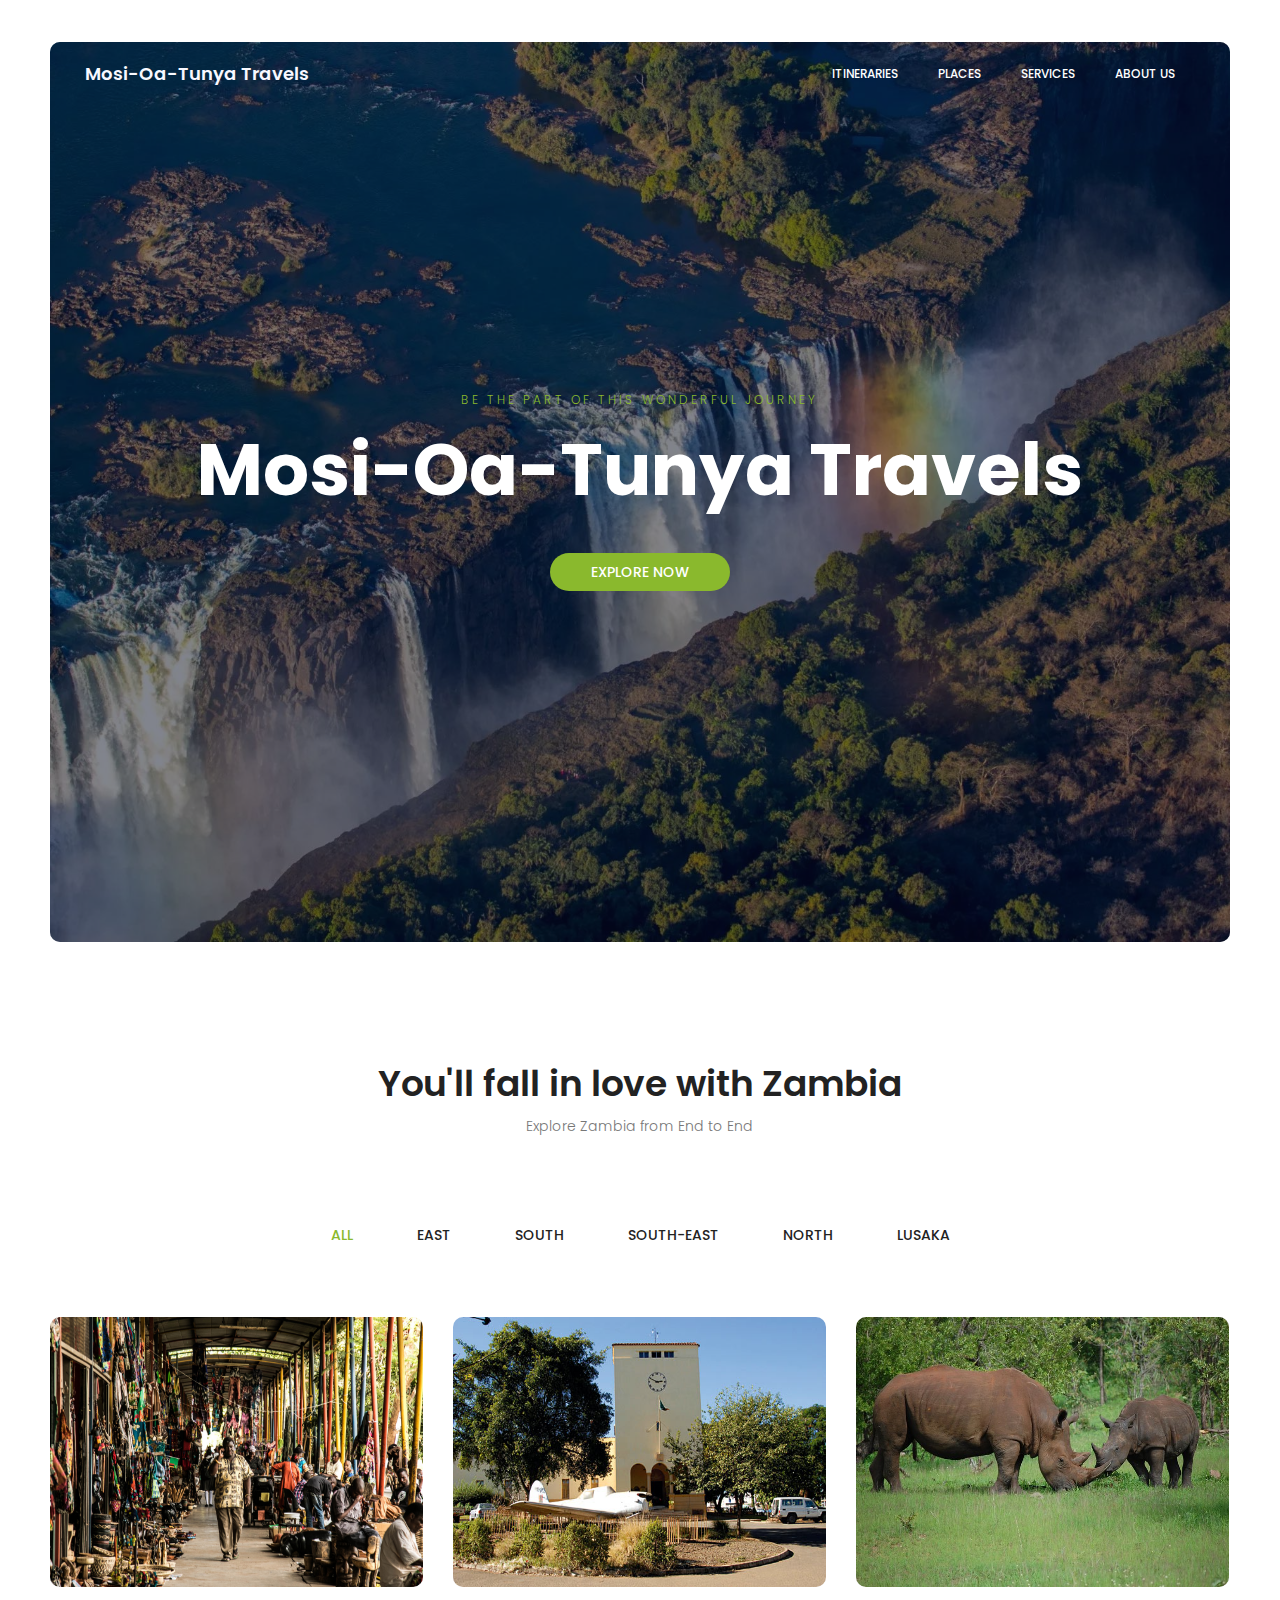
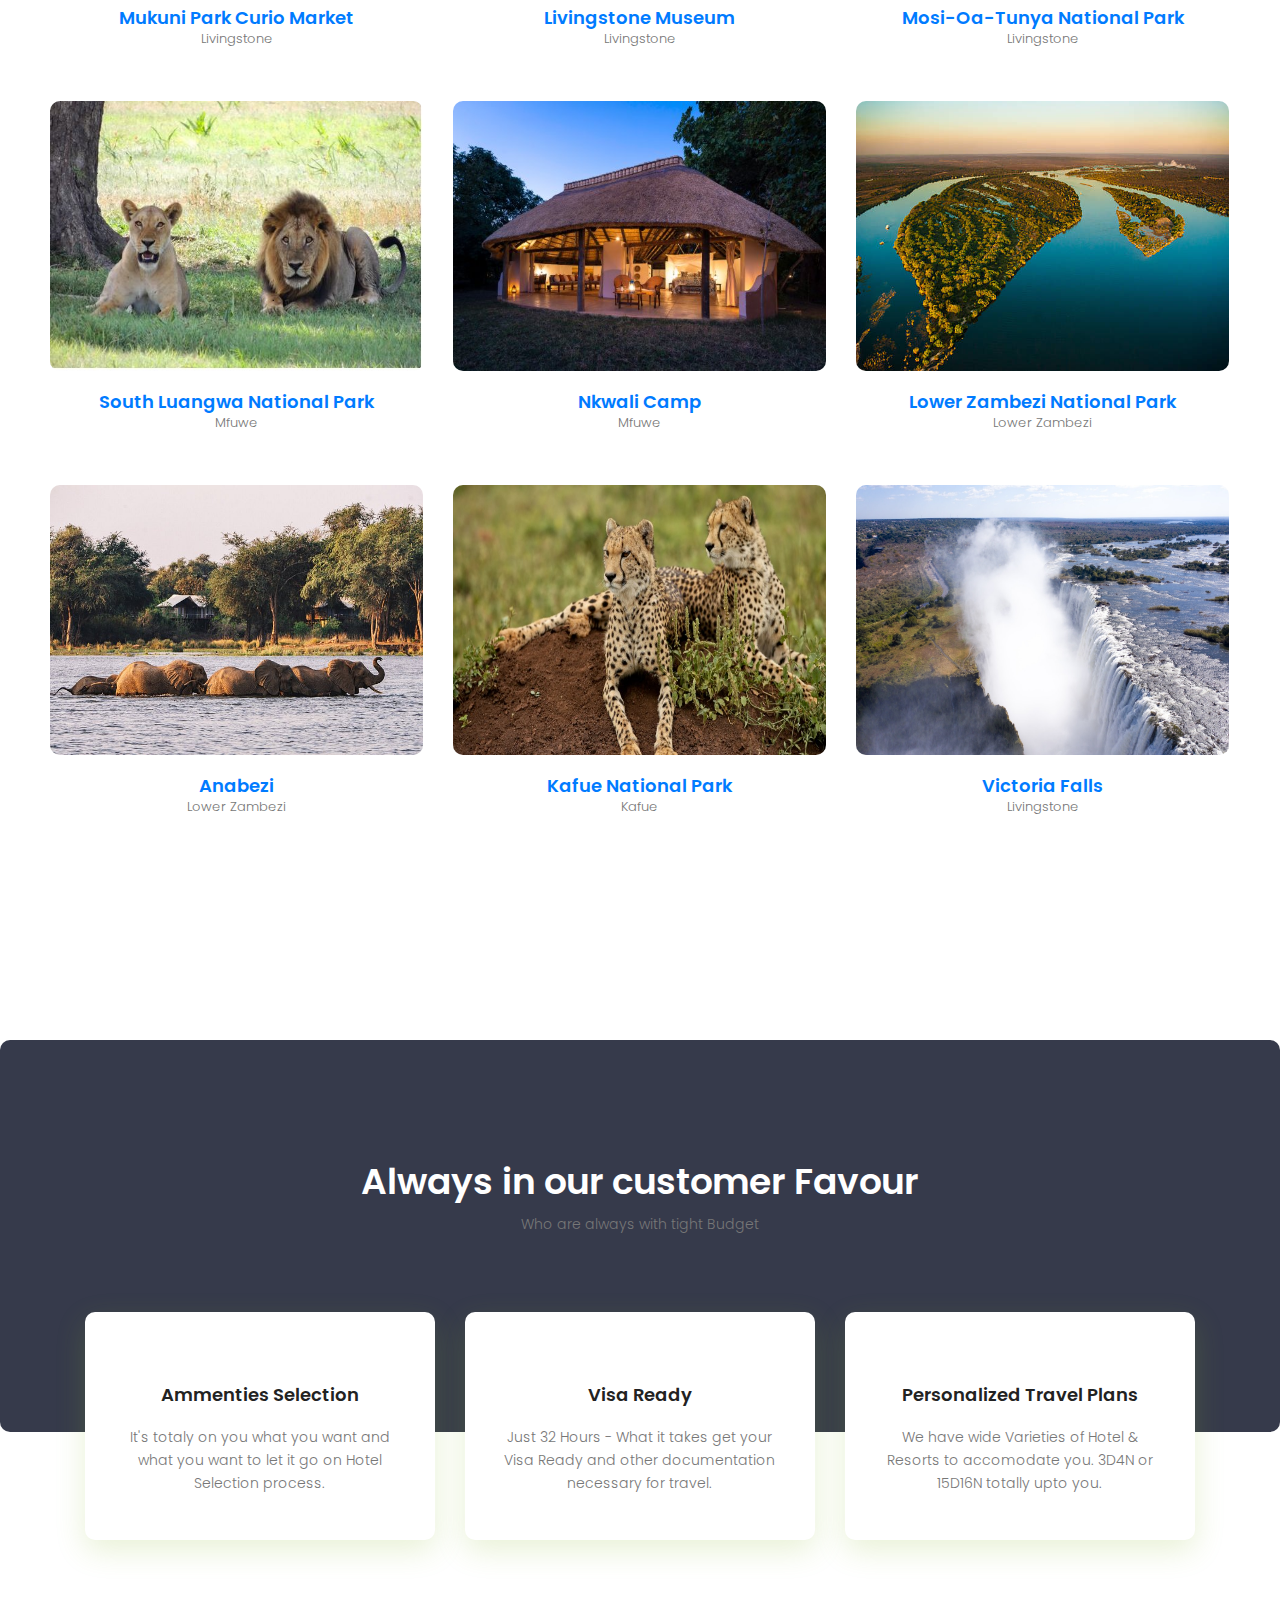
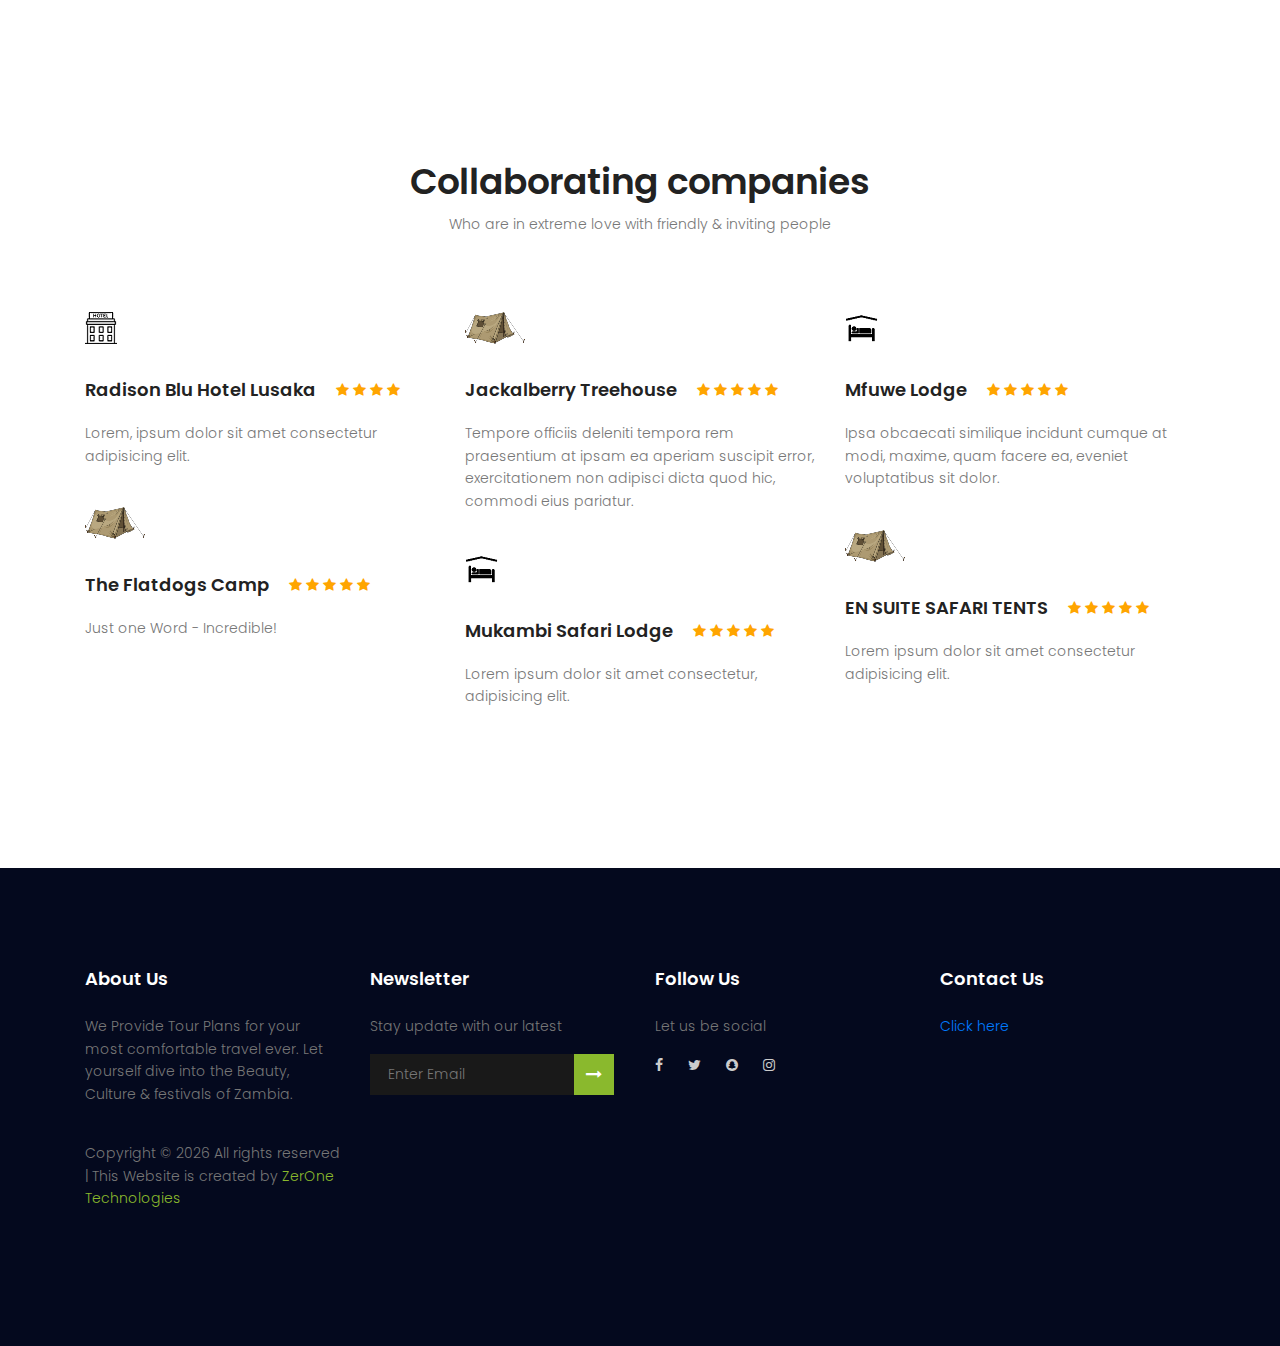
==== index.html @ 1f24ebfe "link and image delete update" ====
<!DOCTYPE html>
<html lang="zxx" class="no-js">

<head>
	<!-- Mobile Specific Meta -->
	<meta name="viewport" content="width=device-width, initial-scale=1, shrink-to-fit=no">
	<!-- Favicon-->
	<link rel="shortcut icon" href="img/fav.png">
	<!-- Author Meta -->
	<meta name="author" content="">
	<!-- Meta Description -->
	<meta name="description" content="">
	<!-- Meta Keyword -->
	<meta name="keywords" content="">
	<!-- meta character set -->
	<meta charset="UTF-8">
	<!-- Site Title -->
	<title>Mosi Travels</title>
	<link rel="icon" href="./img/vicparaglidding.jpg" type="image/jpg">
	<link href="https://fonts.googleapis.com/css?family=Poppins:100,200,400,300,500,600,700" rel="stylesheet">
	<!--CSS============================================= -->
	<link rel="stylesheet" href="css/linearicons.css">
	<link rel="stylesheet" href="css/font-awesome.min.css">
	<link rel="stylesheet" href="css/bootstrap.css">
	<link rel="stylesheet" href="css/magnific-popup.css">
	<link rel="stylesheet" href="css/nice-select.css">
	<link rel="stylesheet" href="css/animate.min.css">
	<link rel="stylesheet" href="css/owl.carousel.css">
	<link rel="stylesheet" href="css/main.css">
</head>

<body>
	<div class="protfolio-wrap">

		<!-- Start Header Area -->
		<header class="default-header">
			<nav class="navbar navbar-expand-lg  navbar-light">
				<div class="container">
					<a class="navbar-brand" href="index.html">
						<!-- <img src="img/logo.png" alt=""> -->
						<h4 style="color: ghostwhite;">Mosi-Oa-Tunya Travels</h4>
					</a>
					<button class="navbar-toggler" type="button" data-toggle="collapse"
						data-target="#navbarSupportedContent" aria-controls="navbarSupportedContent"
						aria-expanded="false" aria-label="Toggle navigation">
						<span class="text-white lnr lnr-menu"></span>
					</button>

					<div class="collapse navbar-collapse justify-content-end align-items-center"
						id="navbarSupportedContent">
						<ul class="navbar-nav">
							<li><a href="./Pages-inside/itenarary.html">Itineraries</a></li>
							<li><a href="#portfolio">Places</a></li>
							<li><a href="#service">Services</a></li>
							<li><a href="#about">About Us</a></li>
						</ul>
					</div>
				</div>
			</nav>
		</header>
		<!-- End Header Area -->
		<!-- start banner Area -->
		<section class="banner-area relative" id="home">
			<div class="overlay overlay-bg"></div>
			<div class="container">
				<div class="row fullscreen d-flex align-items-center justify-content-center">
					<div class="banner-content col-lg-10">
						<h5 class="text-uppercase">Be the part of this Wonderful Journey</h5>
						<h1>
							Mosi-Oa-Tunya Travels
						</h1>
						<a href="#portfolio" class="primary-btn text-uppercase">Explore Now</a>
					</div>
				</div>
			</div>
		</section>
		<!-- End banner Area -->

		<!-- Start portfolio-area Area -->
		<section class="portfolio-area section-gap" id="portfolio">
			<div class="container">
				<div class="row d-flex justify-content-center">
					<div class="menu-content col-lg-10">
						<div class="title text-center">
							<h1 class="mb-10">You'll fall in love with Zambia</h1>
							<p>Explore Zambia from End to End</p>
						</div>
					</div>
				</div>
			</div>
			<div class="filters">
				<ul>
					<li class="active" data-filter="*">All</li>
					<li data-filter=".east">East</li>
					<li data-filter=".south">South</li>
					<li data-filter=".southeast">South-East</li>
					<li data-filter=".north">North</li>
					<li data-filter=".lusaka">Lusaka</li>
				</ul>
			</div>

			<div class="filters-content">
				<div class="row grid">
					<div class="single-portfolio col-sm-12 col-md-6 col-lg-4 all south">
						<div class="item">
							<img src="pictures/Mukuni-park-curio-market/mukuni-park-curio-market.jpg" alt="Work 1">
							<div class="p-inner">
								<h4><a href="./Pages-inside/Mukuni-Market-Info.html">Mukuni Park Curio Market</a></h4>
								<div class="cat">Livingstone</div>
							</div>
						</div>
					</div>
					<div class="single-portfolio col-sm-12 col-md-6 col-lg-4 all south">
						<div class="item">
							<img src="img/museum.jpg" alt="Work 1">
							<div class="p-inner">
								<h4><a href="./Pages-inside/Livingstone-Museum.html">Livingstone Museum</a></h4>
								<div class="cat">Livingstone</div>
							</div>
						</div>
					</div>
					<div class="single-portfolio col-sm-12 col-md-6 col-lg-4 all south">
						<div class="item">
							<img src="img/mosipark.jpg" alt="Work 1">
							<div class="p-inner">
								<h4><a href="./Pages-inside/Mosi-Oa-Tunya-National-Park.html">Mosi-Oa-Tunya National
										Park</a></h4>
								<div class="cat">Livingstone</div>
							</div>
						</div>
					</div>
					<div class="single-portfolio col-sm-12 col-md-6 col-lg-4 all south">
						<div class="item">
							<img src="img/lions.jpg" alt="Work 1">
							<div class="p-inner">
								<h4><a href="./Pages-inside/South-Luangwa-National-Park.html">South Luangwa National
										Park</a></h4>
								<div class="cat">Mfuwe</div>
							</div>
						</div>
					</div>

					<div class="single-portfolio col-sm-12 col-md-6 col-lg-4 all east">
						<div class="item">
							<img src="img/nkwalicamp.jpg" alt="Work 1">
							<div class="p-inner">
								<h4><a href="./Pages-inside/Nkwali-Camp.html">Nkwali Camp</a></h4>
								<div class="cat">Mfuwe</div>
							</div>
						</div>
					</div>
					<div class="single-portfolio col-sm-12 col-md-6 col-lg-4 all southeast">
						<div class="item">
							<img src="img/lzambezi.jpg" alt="Work 1">
							<div class="p-inner">
								<h4><a href="./Pages-inside/Lower-Zambezi-National-Park.html">Lower Zambezi National
										Park</a></h4>
								<div class="cat">Lower Zambezi</div>
							</div>
						</div>
					</div>
					<div class="single-portfolio col-sm-12 col-md-6 col-lg-4 all southeast">
						<div class="item">
							<img src="img/anabezi.jpg" alt="Work 1">
							<div class="p-inner">
								<h4><a href="./Pages-inside/Anabezi.html">Anabezi</a></h4>
								<div class="cat">Lower Zambezi</div>
							</div>
						</div>
					</div>
					<div class="single-portfolio col-sm-12 col-md-6 col-lg-4 all lusaka">
						<div class="item">
							<img src="img/kafue.jpg" alt="Work 1">
							<div class="p-inner">
								<h4><a href="./Pages-inside/Kafue-National-Park.html">Kafue National Park</a></h4>
								<div class="cat">Kafue</div>
							</div>
						</div>
					</div>
					<div class="single-portfolio col-sm-12 col-md-6 col-lg-4 all south">
						<div class="item">
							<img src="img/thunderfalls.jpg" alt="Work 1">
							<div class="p-inner">
								<h4><a href="./Pages-inside/Vicfalls-Info.html">Victoria Falls</a></h4>
								<div class="cat">Livingstone</div>
							</div>
						</div>
					</div>

				</div>
			</div>
		</section>
	</div>

	<!-- End portfolio-area Area -->


	<!-- Start service Area -->
	<section class="service-area section-gap relative" id="service">
		<div class="overlay overlay-bg"></div>
		<div class="container">
			<div class="row d-flex justify-content-center">
				<div class="menu-content pb-60 col-lg-10">
					<div class="title text-center">
						<h1 class="mb-10 text-white">Always in our customer Favour</h1>
						<p>Who are always with tight Budget</p>
					</div>
				</div>
			</div>
		</div>
	</section>
	<!-- End service Area -->

	<!-- Start services Area -->
	<section class="services-area pb-100">
		<div class="container">
			<div class="row">
				<div class="col-lg-4">
					<div class="single-service">
						<img class="img-fluid" src="img/s1.png" alt="">
						<h4>Ammenties Selection</h4>
						<p>
							It's totaly on you what you want and what you want to let it go on Hotel Selection process.
						</p>
					</div>
				</div>
				<div class="col-lg-4">
					<div class="single-service">
						<img class="img-fluid" src="img/s2.png" alt="">
						<h4>Visa Ready</h4>
						<p>
							Just 32 Hours - What it takes get your Visa Ready and other documentation necessary for
							travel.
						</p>
					</div>
				</div>
				<div class="col-lg-4">
					<div class="single-service">
						<img class="img-fluid" src="img/s3.png" alt="">
						<h4>Personalized Travel Plans</h4>
						<p>
							We have wide Varieties of Hotel &amp; Resorts to accomodate you. 3D4N or 15D16N totally upto
							you.
						</p>
					</div>
				</div>
			</div>
		</div>
	</section>
	<!-- End services Area -->

	<!-- Start review Area -->
	<section class="review-area section-gap" id="testimonial">
		<div class="container">
			<div class="row d-flex justify-content-center">
				<div class="menu-content pb-60 col-lg-10">
					<div class="title text-center">
						<h1 class="mb-10">Collaborating companies</h1>
						<p>Who are in extreme love with friendly &amp; inviting people</p>
					</div>
				</div>
			</div>
			<div class="row">
				<div class="col-lg-4">
					<div class="single-review">
						<img src="img/hotel.png" alt="">
						<div class="title d-flex flex-row">
							<a href="#">
								<h4>Radison Blu Hotel Lusaka</h4>
							</a>
							<div class="star">
								<span class="fa fa-star checked"></span>
								<span class="fa fa-star checked"></span>
								<span class="fa fa-star checked"></span>
								<span class="fa fa-star checked"></span>
							</div>
						</div>
						<p>
							Lorem, ipsum dolor sit amet consectetur adipisicing elit.
						</p>
					</div>
					<div class="single-review">
						<img src="img/camp.png" alt="">
						<div class="title d-flex flex-row">
							<a href="#">
								<h4>The Flatdogs Camp</h4>
							</a>
							<div class="star">
								<span class="fa fa-star checked"></span>
								<span class="fa fa-star checked"></span>
								<span class="fa fa-star checked"></span>
								<span class="fa fa-star checked"></span>
								<span class="fa fa-star checked"></span>
							</div>
						</div>
						<p>
							Just one Word - Incredible!
						</p>
					</div>
				</div>
				<div class="col-lg-4">
					<div class="single-review">
						<img src="img/camp.png" alt="">
						<div class="title d-flex flex-row">
							<a href="#">
								<h4>Jackalberry Treehouse</h4>
							</a>
							<div class="star">
								<span class="fa fa-star checked"></span>
								<span class="fa fa-star checked"></span>
								<span class="fa fa-star checked"></span>
								<span class="fa fa-star checked"></span>
								<span class="fa fa-star checked"></span>
							</div>
						</div>
						<p>
							Tempore officiis deleniti tempora rem praesentium at ipsam ea aperiam suscipit error, exercitationem non adipisci dicta quod hic, commodi eius pariatur.
						</p>
					</div>
					<div class="single-review">
						<img src="img/lodge.png" alt="">
						<div class="title d-flex flex-row">
							<a href="#">
								<h4>Mukambi Safari Lodge</h4>
							</a>
							<div class="star">
								<span class="fa fa-star checked"></span>
								<span class="fa fa-star checked"></span>
								<span class="fa fa-star checked"></span>
								<span class="fa fa-star checked"></span>
								<span class="fa fa-star checked"></span>
							</div>
						</div>
						<p>
							Lorem ipsum dolor sit amet consectetur, adipisicing elit.
						</p>
					</div>
				</div>
				<div class="col-lg-4">
					<div class="single-review">
						<img src="img/lodge.png" alt="">
						<div class="title d-flex flex-row">
							<a href="#">
								<h4>Mfuwe Lodge</h4>
							</a>
							<div class="star">
								<span class="fa fa-star checked"></span>
								<span class="fa fa-star checked"></span>
								<span class="fa fa-star checked"></span>
								<span class="fa fa-star checked"></span>
								<span class="fa fa-star checked"></span>
							</div>
						</div>
						<p>
							Ipsa obcaecati similique incidunt cumque at modi, maxime, quam facere ea, eveniet voluptatibus sit dolor.
						</p>
					</div>
					<div class="single-review">
						<img src="img/camp.png" alt="">
						<div class="title d-flex flex-row">
							<a href="#">
								<h4>EN SUITE SAFARI TENTS</h4>
							</a>
							<div class="star">
								<span class="fa fa-star checked"></span>
								<span class="fa fa-star checked"></span>
								<span class="fa fa-star checked"></span>
								<span class="fa fa-star checked"></span>
								<span class="fa fa-star checked"></span>
							</div>
						</div>
						<p>
							Lorem ipsum dolor sit amet consectetur adipisicing elit. 
						</p>
					</div>
				</div>
			</div>
		</div>
	</section>
	<!-- End review Area -->


	<!-- start footer Area -->
	<footer class="footer-area section-gap">
		<div class="container">
			<div class="row">
				<div class="col-lg-3 col-md-3 col-sm-6">
					<div class="single-footer-widget">
						<h6 id="about">About Us</h6>
						<p>
							We Provide Tour Plans for your most comfortable travel ever. Let yourself dive into the
							Beauty, Culture &amp; festivals of Zambia.
						</p>
						<p class="footer-text">
							Copyright &copy;
							<script>document.write(new Date().getFullYear());</script> All rights reserved | This
							Website is created by <a href="https://zeronetechlimited.com/index.html" target="_blank">ZerOne Technologies</a>
						</p>
					</div>
				</div>
				<div class="col-lg-3 col-md-3 col-sm-6">
					<div class="single-footer-widget">
						<h6>Newsletter</h6>
						<p>Stay update with our latest</p>
						<div class="" id="mc_embed_signup">
							<form target="_blank" action="" method="get" class="form-inline">
								<input class="form-control" name="EMAIL" placeholder="Enter Email"
									onfocus="this.placeholder = ''" onblur="this.placeholder = 'Enter Your Email Here '"
									required="" type="email">
								<button class="click-btn btn btn-default"><i class="fa fa-long-arrow-right"
										aria-hidden="true"></i></button>

								<div class="info"></div>
							</form>
						</div>
					</div>
				</div>
				<div class="col-lg-3 col-md-3 col-sm-6 social-widget">
					<div class="single-footer-widget">
						<h6>Follow Us</h6>
						<p>Let us be social</p>
						<div class="footer-social d-flex align-items-center">
							<a href="#"><i class="fa fa-facebook"></i></a>
							<a href="#"><i class="fa fa-twitter"></i></a>
							<a href="#"><i class="fa fa-snapchat"></i></a>
							<a href="#"><i class="fa fa-instagram"></i></a>
						</div>
					</div>
				</div>
				<div class="col-lg-3 col-md-3 col-sm-6 social-widget">
					<div class="single-footer-widget">
						<h6>Contact Us</h6>
						<a href="" data-toggle="modal" data-target="#exampleModalCenter"> Click here</a>
					</div>
				</div>
			</div>
		</div>
	</footer>

	<!-- Modal -->
	<div class="modal fade" id="exampleModalCenter" tabindex="-1" role="dialog"
		aria-labelledby="exampleModalCenterTitle" aria-hidden="true" style="border-radius: 0px;">
		<div class="modal-dialog modal-dialog-centered" role="document">
			<div class="modal-content">
				<div class="modal-header">
					<h5 class="modal-title" id="exampleModalLongTitle">Contact Us</h5>
					<button type="button" class="close" data-dismiss="modal" style="color: ghostwhite;" aria-label="Close">
						<span aria-hidden="true">&times;</span>
					</button>
				</div>
				<div class="modal-body">
					<form>
						<div class="mb-2">
							<label for="customer-name" class="col-form-label">Name:</label>
							<input type="text" class="form-control" id="recipient-name" required>
						</div>
						<div class="mb-2">
							<label for="customer-number" class="col-form-label">Phone:</label>
							<input type="number" class="form-control" id="recipient-number" required>
						</div>
						<div class="mb-2">
							<label for="customer-email" class="col-form-label">Email:</label>
							<input type="email" class="form-control" id="email" required>
						</div>
						<div class="mb-2">
							<label for="travel-date" class="col-form-label">Travel Date: </label>
							<input type="date" class="form-control" id="date" required>
						</div>
						<div class="mb-2">
							<label for="message-text" class="col-form-label">Message:</label>
							<textarea class="form-control" id="message-text"></textarea>
						</div>
					</form>
				</div>
				<div class="modal-footer">
					<button type="button" class="tbutton" data-dismiss="modal">Close</button>
					<button type="button" class="tbutton">Save changes</button>
				</div>
			</div>
		</div>
	</div>
	<!-- modals -->
	<!-- End footer Area -->

	<script src="js/vendor/jquery-2.2.4.min.js"></script>
	<script src="https://cdnjs.cloudflare.com/ajax/libs/popper.js/1.12.9/umd/popper.min.js"
		integrity="sha384-ApNbgh9B+Y1QKtv3Rn7W3mgPxhU9K/ScQsAP7hUibX39j7fakFPskvXusvfa0b4Q"
		crossorigin="anonymous"></script>
	<script src="js/vendor/bootstrap.min.js"></script>
	<script src="js/easing.min.js"></script>
	<script src="js/jquery.ajaxchimp.min.js"></script>
	<script src="js/jquery.magnific-popup.min.js"></script>
	<script src="js/owl.carousel.min.js"></script>
	<script src="js/jquery.sticky.js"></script>
	<script src="js/jquery.nice-select.min.js"></script>
	<script src="js/parallax.min.js"></script>
	<script src="js/mail-script.js"></script>
	<script src="js/isotope.pkgd.min.js"></script>
	<script src="js/main.js"></script>
</body>

</html>
---- css/linearicons.css ----
@font-face {
	font-family: 'Linearicons-Free';
	src:url('../fonts/Linearicons-Free.eot?w118d');
	src:url('../fonts/Linearicons-Free.eot?#iefixw118d') format('embedded-opentype'),
		url('../fonts/Linearicons-Free.woff2?w118d') format('woff2'),
		url('../fonts/Linearicons-Free.woff?w118d') format('woff'),
		url('../fonts/Linearicons-Free.ttf?w118d') format('truetype'),
		url('../fonts/Linearicons-Free.svg?w118d#Linearicons-Free') format('svg');
	font-weight: normal;
	font-style: normal;
}

.lnr {
	font-family: 'Linearicons-Free';
	speak: none;
	font-style: normal;
	font-weight: normal;
	font-variant: normal;
	text-transform: none;
	line-height: 1;

	/* Better Font Rendering =========== */
	-webkit-font-smoothing: antialiased;
	-moz-osx-font-smoothing: grayscale;
}

.lnr-home:before {
	content: "\e800";
}
.lnr-apartment:before {
	content: "\e801";
}
.lnr-pencil:before {
	content: "\e802";
}
.lnr-magic-wand:before {
	content: "\e803";
}
.lnr-drop:before {
	content: "\e804";
}
.lnr-lighter:before {
	content: "\e805";
}
.lnr-poop:before {
	content: "\e806";
}
.lnr-sun:before {
	content: "\e807";
}
.lnr-moon:before {
	content: "\e808";
}
.lnr-cloud:before {
	content: "\e809";
}
.lnr-cloud-upload:before {
	content: "\e80a";
}
.lnr-cloud-download:before {
	content: "\e80b";
}
.lnr-cloud-sync:before {
	content: "\e80c";
}
.lnr-cloud-check:before {
	content: "\e80d";
}
.lnr-database:before {
	content: "\e80e";
}
.lnr-lock:before {
	content: "\e80f";
}
.lnr-cog:before {
	content: "\e810";
}
.lnr-trash:before {
	content: "\e811";
}
.lnr-dice:before {
	content: "\e812";
}
.lnr-heart:before {
	content: "\e813";
}
.lnr-star:before {
	content: "\e814";
}
.lnr-star-half:before {
	content: "\e815";
}
.lnr-star-empty:before {
	content: "\e816";
}
.lnr-flag:before {
	content: "\e817";
}
.lnr-envelope:before {
	content: "\e818";
}
.lnr-paperclip:before {
	content: "\e819";
}
.lnr-inbox:before {
	content: "\e81a";
}
.lnr-eye:before {
	content: "\e81b";
}
.lnr-printer:before {
	content: "\e81c";
}
.lnr-file-empty:before {
	content: "\e81d";
}
.lnr-file-add:before {
	content: "\e81e";
}
.lnr-enter:before {
	content: "\e81f";
}
.lnr-exit:before {
	content: "\e820";
}
.lnr-graduation-hat:before {
	content: "\e821";
}
.lnr-license:before {
	content: "\e822";
}
.lnr-music-note:before {
	content: "\e823";
}
.lnr-film-play:before {
	content: "\e824";
}
.lnr-camera-video:before {
	content: "\e825";
}
.lnr-camera:before {
	content: "\e826";
}
.lnr-picture:before {
	content: "\e827";
}
.lnr-book:before {
	content: "\e828";
}
.lnr-bookmark:before {
	content: "\e829";
}
.lnr-user:before {
	content: "\e82a";
}
.lnr-users:before {
	content: "\e82b";
}
.lnr-shirt:before {
	content: "\e82c";
}
.lnr-store:before {
	content: "\e82d";
}
.lnr-cart:before {
	content: "\e82e";
}
.lnr-tag:before {
	content: "\e82f";
}
.lnr-phone-handset:before {
	content: "\e830";
}
.lnr-phone:before {
	content: "\e831";
}
.lnr-pushpin:before {
	content: "\e832";
}
.lnr-map-marker:before {
	content: "\e833";
}
.lnr-map:before {
	content: "\e834";
}
.lnr-location:before {
	content: "\e835";
}
.lnr-calendar-full:before {
	content: "\e836";
}
.lnr-keyboard:before {
	content: "\e837";
}
.lnr-spell-check:before {
	content: "\e838";
}
.lnr-screen:before {
	content: "\e839";
}
.lnr-smartphone:before {
	content: "\e83a";
}
.lnr-tablet:before {
	content: "\e83b";
}
.lnr-laptop:before {
	content: "\e83c";
}
.lnr-laptop-phone:before {
	content: "\e83d";
}
.lnr-power-switch:before {
	content: "\e83e";
}
.lnr-bubble:before {
	content: "\e83f";
}
.lnr-heart-pulse:before {
	content: "\e840";
}
.lnr-construction:before {
	content: "\e841";
}
.lnr-pie-chart:before {
	content: "\e842";
}
.lnr-chart-bars:before {
	content: "\e843";
}
.lnr-gift:before {
	content: "\e844";
}
.lnr-diamond:before {
	content: "\e845";
}
.lnr-linearicons:before {
	content: "\e846";
}
.lnr-dinner:before {
	content: "\e847";
}
.lnr-coffee-cup:before {
	content: "\e848";
}
.lnr-leaf:before {
	content: "\e849";
}
.lnr-paw:before {
	content: "\e84a";
}
.lnr-rocket:before {
	content: "\e84b";
}
.lnr-briefcase:before {
	content: "\e84c";
}
.lnr-bus:before {
	content: "\e84d";
}
.lnr-car:before {
	content: "\e84e";
}
.lnr-train:before {
	content: "\e84f";
}
.lnr-bicycle:before {
	content: "\e850";
}
.lnr-wheelchair:before {
	content: "\e851";
}
.lnr-select:before {
	content: "\e852";
}
.lnr-earth:before {
	content: "\e853";
}
.lnr-smile:before {
	content: "\e854";
}
.lnr-sad:before {
	content: "\e855";
}
.lnr-neutral:before {
	content: "\e856";
}
.lnr-mustache:before {
	content: "\e857";
}
.lnr-alarm:before {
	content: "\e858";
}
.lnr-bullhorn:before {
	content: "\e859";
}
.lnr-volume-high:before {
	content: "\e85a";
}
.lnr-volume-medium:before {
	content: "\e85b";
}
.lnr-volume-low:before {
	content: "\e85c";
}
.lnr-volume:before {
	content: "\e85d";
}
.lnr-mic:before {
	content: "\e85e";
}
.lnr-hourglass:before {
	content: "\e85f";
}
.lnr-undo:before {
	content: "\e860";
}
.lnr-redo:before {
	content: "\e861";
}
.lnr-sync:before {
	content: "\e862";
}
.lnr-history:before {
	content: "\e863";
}
.lnr-clock:before {
	content: "\e864";
}
.lnr-download:before {
	content: "\e865";
}
.lnr-upload:before {
	content: "\e866";
}
.lnr-enter-down:before {
	content: "\e867";
}
.lnr-exit-up:before {
	content: "\e868";
}
.lnr-bug:before {
	content: "\e869";
}
.lnr-code:before {
	content: "\e86a";
}
.lnr-link:before {
	content: "\e86b";
}
.lnr-unlink:before {
	content: "\e86c";
}
.lnr-thumbs-up:before {
	content: "\e86d";
}
.lnr-thumbs-down:before {
	content: "\e86e";
}
.lnr-magnifier:before {
	content: "\e86f";
}
.lnr-cross:before {
	content: "\e870";
}
.lnr-menu:before {
	content: "\e871";
}
.lnr-list:before {
	content: "\e872";
}
.lnr-chevron-up:before {
	content: "\e873";
}
.lnr-chevron-down:before {
	content: "\e874";
}
.lnr-chevron-left:before {
	content: "\e875";
}
.lnr-chevron-right:before {
	content: "\e876";
}
.lnr-arrow-up:before {
	content: "\e877";
}
.lnr-arrow-down:before {
	content: "\e878";
}
.lnr-arrow-left:before {
	content: "\e879";
}
.lnr-arrow-right:before {
	content: "\e87a";
}
.lnr-move:before {
	content: "\e87b";
}
.lnr-warning:before {
	content: "\e87c";
}
.lnr-question-circle:before {
	content: "\e87d";
}
.lnr-menu-circle:before {
	content: "\e87e";
}
.lnr-checkmark-circle:before {
	content: "\e87f";
}
.lnr-cross-circle:before {
	content: "\e880";
}
.lnr-plus-circle:before {
	content: "\e881";
}
.lnr-circle-minus:before {
	content: "\e882";
}
.lnr-arrow-up-circle:before {
	content: "\e883";
}
.lnr-arrow-down-circle:before {
	content: "\e884";
}
.lnr-arrow-left-circle:before {
	content: "\e885";
}
.lnr-arrow-right-circle:before {
	content: "\e886";
}
.lnr-chevron-up-circle:before {
	content: "\e887";
}
.lnr-chevron-down-circle:before {
	content: "\e888";
}
.lnr-chevron-left-circle:before {
	content: "\e889";
}
.lnr-chevron-right-circle:before {
	content: "\e88a";
}
.lnr-crop:before {
	content: "\e88b";
}
.lnr-frame-expand:before {
	content: "\e88c";
}
.lnr-frame-contract:before {
	content: "\e88d";
}
.lnr-layers:before {
	content: "\e88e";
}
.lnr-funnel:before {
	content: "\e88f";
}
.lnr-text-format:before {
	content: "\e890";
}
.lnr-text-format-remove:before {
	content: "\e891";
}
.lnr-text-size:before {
	content: "\e892";
}
.lnr-bold:before {
	content: "\e893";
}
.lnr-italic:before {
	content: "\e894";
}
.lnr-underline:before {
	content: "\e895";
}
.lnr-strikethrough:before {
	content: "\e896";
}
.lnr-highlight:before {
	content: "\e897";
}
.lnr-text-align-left:before {
	content: "\e898";
}
.lnr-text-align-center:before {
	content: "\e899";
}
.lnr-text-align-right:before {
	content: "\e89a";
}
.lnr-text-align-justify:before {
	content: "\e89b";
}
.lnr-line-spacing:before {
	content: "\e89c";
}
.lnr-indent-increase:before {
	content: "\e89d";
}
.lnr-indent-decrease:before {
	content: "\e89e";
}
.lnr-pilcrow:before {
	content: "\e89f";
}
.lnr-direction-ltr:before {
	content: "\e8a0";
}
.lnr-direction-rtl:before {
	content: "\e8a1";
}
.lnr-page-break:before {
	content: "\e8a2";
}
.lnr-sort-alpha-asc:before {
	content: "\e8a3";
}
.lnr-sort-amount-asc:before {
	content: "\e8a4";
}
.lnr-hand:before {
	content: "\e8a5";
}
.lnr-pointer-up:before {
	content: "\e8a6";
}
.lnr-pointer-right:before {
	content: "\e8a7";
}
.lnr-pointer-down:before {
	content: "\e8a8";
}
.lnr-pointer-left:before {
	content: "\e8a9";
}
---- css/nice-select.css ----
.nice-select {
  -webkit-tap-highlight-color: transparent;
  background-color: #fff;
  border-radius: 5px;
  border: solid 1px #e8e8e8;
  box-sizing: border-box;
  clear: both;
  cursor: pointer;
  display: block;
  float: left;
  font-family: inherit;
  font-size: 14px;
  font-weight: normal;
  height: 42px;
  line-height: 40px;
  outline: none;
  padding-left: 18px;
  padding-right: 30px;
  position: relative;
  text-align: left !important;
  -webkit-transition: all 0.2s ease-in-out;
  transition: all 0.2s ease-in-out;
  -webkit-user-select: none;
     -moz-user-select: none;
      -ms-user-select: none;
          user-select: none;
  white-space: nowrap;
  width: auto; }
  .nice-select:hover {
    border-color: #dbdbdb; }
  .nice-select:active, .nice-select.open, .nice-select:focus {
    border-color: #999; }
  .nice-select:after {
    border-bottom: 2px solid #999;
    border-right: 2px solid #999;
    content: '';
    display: block;
    height: 5px;
    margin-top: -4px;
    pointer-events: none;
    position: absolute;
    right: 12px;
    top: 50%;
    -webkit-transform-origin: 66% 66%;
        -ms-transform-origin: 66% 66%;
            transform-origin: 66% 66%;
    -webkit-transform: rotate(45deg);
        -ms-transform: rotate(45deg);
            transform: rotate(45deg);
    -webkit-transition: all 0.15s ease-in-out;
    transition: all 0.15s ease-in-out;
    width: 5px; }
  .nice-select.open:after {
    -webkit-transform: rotate(-135deg);
        -ms-transform: rotate(-135deg);
            transform: rotate(-135deg); }
  .nice-select.open .list {
    opacity: 1;
    pointer-events: auto;
    -webkit-transform: scale(1) translateY(0);
        -ms-transform: scale(1) translateY(0);
            transform: scale(1) translateY(0); }
  .nice-select.disabled {
    border-color: #ededed;
    color: #999;
    pointer-events: none; }
    .nice-select.disabled:after {
      border-color: #cccccc; }
  .nice-select.wide {
    width: 100%; }
    .nice-select.wide .list {
      left: 0 !important;
      right: 0 !important; }
  .nice-select.right {
    float: right; }
    .nice-select.right .list {
      left: auto;
      right: 0; }
  .nice-select.small {
    font-size: 12px;
    height: 36px;
    line-height: 34px; }
    .nice-select.small:after {
      height: 4px;
      width: 4px; }
    .nice-select.small .option {
      line-height: 34px;
      min-height: 34px; }
  .nice-select .list {
    background-color: #fff;
    border-radius: 5px;
    box-shadow: 0 0 0 1px rgba(68, 68, 68, 0.11);
    box-sizing: border-box;
    margin-top: 4px;
    opacity: 0;
    overflow: hidden;
    padding: 0;
    pointer-events: none;
    position: absolute;
    top: 100%;
    left: 0;
    -webkit-transform-origin: 50% 0;
        -ms-transform-origin: 50% 0;
            transform-origin: 50% 0;
    -webkit-transform: scale(0.75) translateY(-21px);
        -ms-transform: scale(0.75) translateY(-21px);
            transform: scale(0.75) translateY(-21px);
    -webkit-transition: all 0.2s cubic-bezier(0.5, 0, 0, 1.25), opacity 0.15s ease-out;
    transition: all 0.2s cubic-bezier(0.5, 0, 0, 1.25), opacity 0.15s ease-out;
    z-index: 9; }
    .nice-select .list:hover .option:not(:hover) {
      background-color: transparent !important; }
  .nice-select .option {
    cursor: pointer;
    font-weight: 400;
    line-height: 40px;
    list-style: none;
    min-height: 40px;
    outline: none;
    padding-left: 18px;
    padding-right: 29px;
    text-align: left;
    -webkit-transition: all 0.2s;
    transition: all 0.2s; }
    .nice-select .option:hover, .nice-select .option.focus, .nice-select .option.selected.focus {
      background-color: #f6f6f6; }
    .nice-select .option.selected {
      font-weight: bold; }
    .nice-select .option.disabled {
      background-color: transparent;
      color: #999;
      cursor: default; }

.no-csspointerevents .nice-select .list {
  display: none; }

.no-csspointerevents .nice-select.open .list {
  display: block; }
---- css/main.css ----
/*--------------------------- Color variations ----------------------*/
/* Medium Layout: 1280px */
/* Tablet Layout: 768px */
/* Mobile Layout: 320px */
/* Wide Mobile Layout: 480px */
/* =================================== */
/*  Basic Style 
/* =================================== */
::-moz-selection {
  /* Code for Firefox */
  background-color: #8ab92d;
  color: #fff;
}

::selection {
  background-color: #8ab92d;
  color: #fff;
}

::-webkit-input-placeholder {
  /* WebKit, Blink, Edge */
  color: #777777;
  font-weight: 300;
}

:-moz-placeholder {
  /* Mozilla Firefox 4 to 18 */
  color: #777777;
  opacity: 1;
  font-weight: 300;
}

::-moz-placeholder {
  /* Mozilla Firefox 19+ */
  color: #777777;
  opacity: 1;
  font-weight: 300;
}

:-ms-input-placeholder {
  /* Internet Explorer 10-11 */
  color: #777777;
  font-weight: 300;
}

::-ms-input-placeholder {
  /* Microsoft Edge */
  color: #777777;
  font-weight: 300;
}

body {
  color: #777777;
  font-family: "Poppins", sans-serif;
  font-size: 14px;
  font-weight: 300;
  line-height: 1.625em;
  position: relative;
}

ol,
ul {
  margin: 0;
  padding: 0;
  list-style: none;
}

select {
  display: block;
}

figure {
  margin: 0;
}

a {
  -webkit-transition: all 0.3s ease 0s;
  -moz-transition: all 0.3s ease 0s;
  -o-transition: all 0.3s ease 0s;
  transition: all 0.3s ease 0s;
}

iframe {
  border: 0;
}

a,
a:focus,
a:hover {
  text-decoration: none;
  outline: 0;
}

.btn.active.focus,
.btn.active:focus,
.btn.focus,
.btn.focus:active,
.btn:active:focus,
.btn:focus {
  text-decoration: none;
  outline: 0;
}

.card-panel {
  margin: 0;
  padding: 60px;
}

/**
 *  Typography
 *
 **/
.btn i,
.btn-large i,
.btn-floating i,
.btn-large i,
.btn-flat i {
  font-size: 1em;
  line-height: inherit;
}

.gray-bg {
  background: #f9f9ff;
}

h1,
h2,
h3,
h4,
h5,
h6 {
  font-family: "Poppins", sans-serif;
  color: #222222;
  line-height: 1.2em !important;
  margin-bottom: 0;
  margin-top: 0;
  font-weight: 600;
}

.h1,
.h2,
.h3,
.h4,
.h5,
.h6 {
  margin-bottom: 0;
  margin-top: 0;
  font-family: "Poppins", sans-serif;
  font-weight: 600;
  color: #222222;
}

h1,
.h1 {
  font-size: 36px;
}

h2,
.h2 {
  font-size: 30px;
}

h3,
.h3 {
  font-size: 24px;
}

h4,
.h4 {
  font-size: 18px;
}

h5,
.h5 {
  font-size: 16px;
}

h6,
.h6 {
  font-size: 14px;
  color: #222222;
}

td,
th {
  border-radius: 0px;
}

/**
 * For modern browsers
 * 1. The space content is one way to avoid an Opera bug when the
 *    contenteditable attribute is included anywhere else in the document.
 *    Otherwise it causes space to appear at the top and bottom of elements
 *    that are clearfixed.
 * 2. The use of `table` rather than `block` is only necessary if using
 *    `:before` to contain the top-margins of child elements.
 */
.clear::before,
.clear::after {
  content: " ";
  display: table;
}

.clear::after {
  clear: both;
}

.fz-11 {
  font-size: 11px;
}

.fz-12 {
  font-size: 12px;
}

.fz-13 {
  font-size: 13px;
}

.fz-14 {
  font-size: 14px;
}

.fz-15 {
  font-size: 15px;
}

.fz-16 {
  font-size: 16px;
}

.fz-18 {
  font-size: 18px;
}

.fz-30 {
  font-size: 30px;
}

.fz-48 {
  font-size: 48px !important;
}

.fw100 {
  font-weight: 100;
}

.fw300 {
  font-weight: 300;
}

.fw400 {
  font-weight: 400 !important;
}

.fw500 {
  font-weight: 500;
}

.f700 {
  font-weight: 700;
}

.fsi {
  font-style: italic;
}

.mt-10 {
  margin-top: 10px;
}

.mt-15 {
  margin-top: 15px;
}

.mt-20 {
  margin-top: 20px;
}

.mt-25 {
  margin-top: 25px;
}

.mt-30 {
  margin-top: 30px;
}

.mt-35 {
  margin-top: 35px;
}

.mt-40 {
  margin-top: 40px;
}

.mt-50 {
  margin-top: 50px;
}

.mt-60 {
  margin-top: 60px;
}

.mt-70 {
  margin-top: 70px;
}

.mt-80 {
  margin-top: 80px;
}

.mt-100 {
  margin-top: 100px;
}

.mt-120 {
  margin-top: 120px;
}

.mt-150 {
  margin-top: 150px;
}

.ml-0 {
  margin-left: 0 !important;
}

.ml-5 {
  margin-left: 5px !important;
}

.ml-10 {
  margin-left: 10px;
}

.ml-15 {
  margin-left: 15px;
}

.ml-20 {
  margin-left: 20px;
}

.ml-30 {
  margin-left: 30px;
}

.ml-50 {
  margin-left: 50px;
}

.mr-0 {
  margin-right: 0 !important;
}

.mr-5 {
  margin-right: 5px !important;
}

.mr-15 {
  margin-right: 15px;
}

.mr-10 {
  margin-right: 10px;
}

.mr-20 {
  margin-right: 20px;
}

.mr-30 {
  margin-right: 30px;
}

.mr-50 {
  margin-right: 50px;
}

.mb-0 {
  margin-bottom: 0px;
}

.mb-0-i {
  margin-bottom: 0px !important;
}

.mb-5 {
  margin-bottom: 5px;
}

.mb-10 {
  margin-bottom: 10px;
}

.mb-15 {
  margin-bottom: 15px;
}

.mb-20 {
  margin-bottom: 20px;
}

.mb-25 {
  margin-bottom: 25px;
}

.mb-30 {
  margin-bottom: 30px;
}

.mb-40 {
  margin-bottom: 40px;
}

.mb-50 {
  margin-bottom: 50px;
}

.mb-60 {
  margin-bottom: 60px;
}

.mb-70 {
  margin-bottom: 70px;
}

.mb-80 {
  margin-bottom: 80px;
}

.mb-90 {
  margin-bottom: 90px;
}

.mb-100 {
  margin-bottom: 100px;
}

.pt-0 {
  padding-top: 0px;
}

.pt-10 {
  padding-top: 10px;
}

.pt-15 {
  padding-top: 15px;
}

.pt-20 {
  padding-top: 20px;
}

.pt-25 {
  padding-top: 25px;
}

.pt-30 {
  padding-top: 30px;
}

.pt-40 {
  padding-top: 40px;
}

.pt-50 {
  padding-top: 50px;
}

.pt-60 {
  padding-top: 60px;
}

.pt-70 {
  padding-top: 70px;
}

.pt-80 {
  padding-top: 80px;
}

.pt-90 {
  padding-top: 90px;
}

.pt-100 {
  padding-top: 100px;
}

.pt-120 {
  padding-top: 120px;
}

.pt-150 {
  padding-top: 150px;
}

.pt-170 {
  padding-top: 170px;
}

.pb-0 {
  padding-bottom: 0px;
}

.pb-10 {
  padding-bottom: 10px;
}

.pb-15 {
  padding-bottom: 15px;
}

.pb-20 {
  padding-bottom: 20px;
}

.pb-25 {
  padding-bottom: 25px;
}

.pb-30 {
  padding-bottom: 30px;
}

.pb-40 {
  padding-bottom: 40px;
}

.pb-50 {
  padding-bottom: 50px;
}

.pb-60 {
  padding-bottom: 60px;
}

.pb-70 {
  padding-bottom: 70px;
}

.pb-80 {
  padding-bottom: 80px;
}

.pb-90 {
  padding-bottom: 90px;
}

.pb-100 {
  padding-bottom: 100px;
}

.pb-120 {
  padding-bottom: 120px;
}

.pb-150 {
  padding-bottom: 150px;
}

.pr-30 {
  padding-right: 30px;
}

.pl-30 {
  padding-left: 30px;
}

.pl-90 {
  padding-left: 90px;
}

.p-40 {
  padding: 40px;
}

.float-left {
  float: left;
}

.float-right {
  float: right;
}

.text-italic {
  font-style: italic;
}

.text-white {
  color: #fff;
}

.text-black {
  color: #000;
}

.transition {
  -webkit-transition: all 0.3s ease 0s;
  -moz-transition: all 0.3s ease 0s;
  -o-transition: all 0.3s ease 0s;
  transition: all 0.3s ease 0s;
}

.section-full {
  padding: 100px 0;
}

.section-half {
  padding: 75px 0;
}

.text-center {
  text-align: center;
}

.text-left {
  text-align: left;
}

.text-rigth {
  text-align: right;
}

.flex {
  display: -webkit-box;
  display: -webkit-flex;
  display: -moz-flex;
  display: -ms-flexbox;
  display: flex;
}

.inline-flex {
  display: -webkit-inline-box;
  display: -webkit-inline-flex;
  display: -moz-inline-flex;
  display: -ms-inline-flexbox;
  display: inline-flex;
}

.flex-grow {
  -webkit-box-flex: 1;
  -webkit-flex-grow: 1;
  -moz-flex-grow: 1;
  -ms-flex-positive: 1;
  flex-grow: 1;
}

.flex-wrap {
  -webkit-flex-wrap: wrap;
  -moz-flex-wrap: wrap;
  -ms-flex-wrap: wrap;
  flex-wrap: wrap;
}

.flex-left {
  -webkit-box-pack: start;
  -ms-flex-pack: start;
  -webkit-justify-content: flex-start;
  -moz-justify-content: flex-start;
  justify-content: flex-start;
}

.flex-middle {
  -webkit-box-align: center;
  -ms-flex-align: center;
  -webkit-align-items: center;
  -moz-align-items: center;
  align-items: center;
}

.flex-right {
  -webkit-box-pack: end;
  -ms-flex-pack: end;
  -webkit-justify-content: flex-end;
  -moz-justify-content: flex-end;
  justify-content: flex-end;
}

.flex-top {
  -webkit-align-self: flex-start;
  -moz-align-self: flex-start;
  -ms-flex-item-align: start;
  align-self: flex-start;
}

.flex-center {
  -webkit-box-pack: center;
  -ms-flex-pack: center;
  -webkit-justify-content: center;
  -moz-justify-content: center;
  justify-content: center;
}

.flex-bottom {
  -webkit-align-self: flex-end;
  -moz-align-self: flex-end;
  -ms-flex-item-align: end;
  align-self: flex-end;
}

.space-between {
  -webkit-box-pack: justify;
  -ms-flex-pack: justify;
  -webkit-justify-content: space-between;
  -moz-justify-content: space-between;
  justify-content: space-between;
}

.space-around {
  -ms-flex-pack: distribute;
  -webkit-justify-content: space-around;
  -moz-justify-content: space-around;
  justify-content: space-around;
}

.flex-column {
  -webkit-box-direction: normal;
  -webkit-box-orient: vertical;
  -webkit-flex-direction: column;
  -moz-flex-direction: column;
  -ms-flex-direction: column;
  flex-direction: column;
}

.flex-cell {
  display: -webkit-box;
  display: -webkit-flex;
  display: -moz-flex;
  display: -ms-flexbox;
  display: flex;
  -webkit-box-flex: 1;
  -webkit-flex-grow: 1;
  -moz-flex-grow: 1;
  -ms-flex-positive: 1;
  flex-grow: 1;
}

.display-table {
  display: table;
}

.light {
  color: #fff;
}

.dark {
  color: #222;
}

.relative {
  position: relative;
}

.overflow-hidden {
  overflow: hidden;
}

.overlay {
  position: absolute;
  left: 0;
  right: 0;
  top: 0;
  bottom: 0;
}

.container.fullwidth {
  width: 100%;
}

.container.no-padding {
  padding-left: 0;
  padding-right: 0;
}

.no-padding {
  padding: 0;
}

.section-bg {
  background: #f9fafc;
}

@media (max-width: 767px) {
  .no-flex-xs {
    display: block !important;
  }
}

.row.no-margin {
  margin-left: 0;
  margin-right: 0;
}

.sample-text-area {
  background: #fff;
  padding: 100px 0 70px 0;
}

.text-heading {
  margin-bottom: 30px;
  font-size: 24px;
}

b,
sup,
sub,
u,
del {
  color: #8ab92d;
}

h1 {
  font-size: 36px;
}

h2 {
  font-size: 30px;
}

h3 {
  font-size: 24px;
}

h4 {
  font-size: 18px;
}

h5 {
  font-size: 16px;
}

h6 {
  font-size: 14px;
}

h1,
h2,
h3,
h4,
h5,
h6 {
  line-height: 1.5em;
}

.typography h1,
.typography h2,
.typography h3,
.typography h4,
.typography h5,
.typography h6 {
  color: #777777;
}

.button-area {
  background: #fff;
}

.button-area .border-top-generic {
  padding: 70px 15px;
  border-top: 1px dotted #eee;
}

.button-group-area .genric-btn {
  margin-right: 10px;
  margin-top: 10px;
}

.button-group-area .genric-btn:last-child {
  margin-right: 0;
}

.genric-btn {
  display: inline-block;
  outline: none;
  line-height: 40px;
  padding: 0 30px;
  font-size: 0.8em;
  text-align: center;
  text-decoration: none;
  font-weight: 500;
  cursor: pointer;
  -webkit-transition: all 0.3s ease 0s;
  -moz-transition: all 0.3s ease 0s;
  -o-transition: all 0.3s ease 0s;
  transition: all 0.3s ease 0s;
}

.genric-btn:focus {
  outline: none;
}

.genric-btn.e-large {
  padding: 0 40px;
  line-height: 50px;
}

.genric-btn.large {
  line-height: 45px;
}

.genric-btn.medium {
  line-height: 30px;
}

.genric-btn.small {
  line-height: 25px;
}

.genric-btn.radius {
  border-radius: 3px;
}

.genric-btn.circle {
  border-radius: 20px;
}

.genric-btn.arrow {
  display: -webkit-inline-box;
  display: -ms-inline-flexbox;
  display: inline-flex;
  -webkit-box-align: center;
  -ms-flex-align: center;
  align-items: center;
}

.genric-btn.arrow span {
  margin-left: 10px;
}

.genric-btn.default {
  color: #222222;
  background: #f9f9ff;
  border: 1px solid transparent;
}

.genric-btn.default:hover {
  border: 1px solid #f9f9ff;
  background: #fff;
}

.genric-btn.default-border {
  border: 1px solid #f9f9ff;
  background: #fff;
}

.genric-btn.default-border:hover {
  color: #222222;
  background: #f9f9ff;
  border: 1px solid transparent;
}

.genric-btn.primary {
  color: #fff;
  background: #8ab92d;
  border: 1px solid transparent;
}

.genric-btn.primary:hover {
  color: #8ab92d;
  border: 1px solid #8ab92d;
  background: #fff;
}

.genric-btn.primary-border {
  color: #8ab92d;
  border: 1px solid #8ab92d;
  background: #fff;
}

.genric-btn.primary-border:hover {
  color: #fff;
  background: #8ab92d;
  border: 1px solid transparent;
}

.genric-btn.success {
  color: #fff;
  background: #4cd3e3;
  border: 1px solid transparent;
}

.genric-btn.success:hover {
  color: #4cd3e3;
  border: 1px solid #4cd3e3;
  background: #fff;
}

.genric-btn.success-border {
  color: #4cd3e3;
  border: 1px solid #4cd3e3;
  background: #fff;
}

.genric-btn.success-border:hover {
  color: #fff;
  background: #4cd3e3;
  border: 1px solid transparent;
}

.genric-btn.info {
  color: #fff;
  background: #38a4ff;
  border: 1px solid transparent;
}

.genric-btn.info:hover {
  color: #38a4ff;
  border: 1px solid #38a4ff;
  background: #fff;
}

.genric-btn.info-border {
  color: #38a4ff;
  border: 1px solid #38a4ff;
  background: #fff;
}

.genric-btn.info-border:hover {
  color: #fff;
  background: #38a4ff;
  border: 1px solid transparent;
}

.genric-btn.warning {
  color: #fff;
  background: #f4e700;
  border: 1px solid transparent;
}

.genric-btn.warning:hover {
  color: #f4e700;
  border: 1px solid #f4e700;
  background: #fff;
}

.genric-btn.warning-border {
  color: #f4e700;
  border: 1px solid #f4e700;
  background: #fff;
}

.genric-btn.warning-border:hover {
  color: #fff;
  background: #f4e700;
  border: 1px solid transparent;
}

.genric-btn.danger {
  color: #fff;
  background: #f44a40;
  border: 1px solid transparent;
}

.genric-btn.danger:hover {
  color: #f44a40;
  border: 1px solid #f44a40;
  background: #fff;
}

.genric-btn.danger-border {
  color: #f44a40;
  border: 1px solid #f44a40;
  background: #fff;
}

.genric-btn.danger-border:hover {
  color: #fff;
  background: #f44a40;
  border: 1px solid transparent;
}

.genric-btn.link {
  color: #222222;
  background: #f9f9ff;
  text-decoration: underline;
  border: 1px solid transparent;
}

.genric-btn.link:hover {
  color: #222222;
  border: 1px solid #f9f9ff;
  background: #fff;
}

.genric-btn.link-border {
  color: #222222;
  border: 1px solid #f9f9ff;
  background: #fff;
  text-decoration: underline;
}

.genric-btn.link-border:hover {
  color: #222222;
  background: #f9f9ff;
  border: 1px solid transparent;
}

.genric-btn.disable {
  color: #222222, 0.3;
  background: #f9f9ff;
  border: 1px solid transparent;
  cursor: not-allowed;
}

.generic-blockquote {
  padding: 30px 50px 30px 30px;
  background: #f9f9ff;
  border-left: 2px solid #8ab92d;
}

@media (max-width: 990px) {
  .progress-table-wrap {
    overflow-x: scroll;
  }
}

.progress-table {
  background: #f9f9ff;
  padding: 15px 0px 30px 0px;
  min-width: 800px;
}

.progress-table .serial {
  width: 11.83%;
  padding-left: 30px;
}

.progress-table .country {
  width: 28.07%;
}

.progress-table .visit {
  width: 19.74%;
}

.progress-table .percentage {
  width: 40.36%;
  padding-right: 50px;
}

.progress-table .table-head {
  display: flex;
}

.progress-table .table-head .serial,
.progress-table .table-head .country,
.progress-table .table-head .visit,
.progress-table .table-head .percentage {
  color: #222222;
  line-height: 40px;
  text-transform: uppercase;
  font-weight: 500;
}

.progress-table .table-row {
  padding: 15px 0;
  border-top: 1px solid #edf3fd;
  display: flex;
}

.progress-table .table-row .serial,
.progress-table .table-row .country,
.progress-table .table-row .visit,
.progress-table .table-row .percentage {
  display: flex;
  align-items: center;
}

.progress-table .table-row .country img {
  margin-right: 15px;
}

.progress-table .table-row .percentage .progress {
  width: 80%;
  border-radius: 0px;
  background: transparent;
}

.progress-table .table-row .percentage .progress .progress-bar {
  height: 5px;
  line-height: 5px;
}

.progress-table .table-row .percentage .progress .progress-bar.color-1 {
  background-color: #6382e6;
}

.progress-table .table-row .percentage .progress .progress-bar.color-2 {
  background-color: #e66686;
}

.progress-table .table-row .percentage .progress .progress-bar.color-3 {
  background-color: #f09359;
}

.progress-table .table-row .percentage .progress .progress-bar.color-4 {
  background-color: #73fbaf;
}

.progress-table .table-row .percentage .progress .progress-bar.color-5 {
  background-color: #73fbaf;
}

.progress-table .table-row .percentage .progress .progress-bar.color-6 {
  background-color: #6382e6;
}

.progress-table .table-row .percentage .progress .progress-bar.color-7 {
  background-color: #a367e7;
}

.progress-table .table-row .percentage .progress .progress-bar.color-8 {
  background-color: #e66686;
}

.single-gallery-image {
  margin-top: 30px;
  background-repeat: no-repeat !important;
  background-position: center center !important;
  background-size: cover !important;
  height: 200px;
}

.list-style {
  width: 14px;
  height: 14px;
}

.unordered-list li {
  position: relative;
  padding-left: 30px;
  line-height: 1.82em !important;
}

.unordered-list li:before {
  content: "";
  position: absolute;
  width: 14px;
  height: 14px;
  border: 3px solid #8ab92d;
  background: #fff;
  top: 4px;
  left: 0;
  border-radius: 50%;
}

.ordered-list {
  margin-left: 30px;
}

.ordered-list li {
  list-style-type: decimal-leading-zero;
  color: #8ab92d;
  font-weight: 500;
  line-height: 1.82em !important;
}

.ordered-list li span {
  font-weight: 300;
  color: #777777;
}

.ordered-list-alpha li {
  margin-left: 30px;
  list-style-type: lower-alpha;
  color: #8ab92d;
  font-weight: 500;
  line-height: 1.82em !important;
}

.ordered-list-alpha li span {
  font-weight: 300;
  color: #777777;
}

.ordered-list-roman li {
  margin-left: 30px;
  list-style-type: lower-roman;
  color: #8ab92d;
  font-weight: 500;
  line-height: 1.82em !important;
}

.ordered-list-roman li span {
  font-weight: 300;
  color: #777777;
}

.single-input {
  display: block;
  width: 100%;
  line-height: 40px;
  border: none;
  outline: none;
  background: #f9f9ff;
  padding: 0 20px;
}

.single-input:focus {
  outline: none;
}

.input-group-icon {
  position: relative;
}

.input-group-icon .icon {
  position: absolute;
  left: 20px;
  top: 0;
  line-height: 40px;
  z-index: 3;
}

.input-group-icon .icon i {
  color: #797979;
}

.input-group-icon .single-input {
  padding-left: 45px;
}

.single-textarea {
  display: block;
  width: 100%;
  line-height: 40px;
  border: none;
  outline: none;
  background: #f9f9ff;
  padding: 0 20px;
  height: 100px;
  resize: none;
}

.single-textarea:focus {
  outline: none;
}

.single-input-primary {
  display: block;
  width: 100%;
  line-height: 40px;
  border: 1px solid transparent;
  outline: none;
  background: #f9f9ff;
  padding: 0 20px;
}

.single-input-primary:focus {
  outline: none;
  border: 1px solid #8ab92d;
}

.single-input-accent {
  display: block;
  width: 100%;
  line-height: 40px;
  border: 1px solid transparent;
  outline: none;
  background: #f9f9ff;
  padding: 0 20px;
}

.single-input-accent:focus {
  outline: none;
  border: 1px solid #eb6b55;
}

.single-input-secondary {
  display: block;
  width: 100%;
  line-height: 40px;
  border: 1px solid transparent;
  outline: none;
  background: #f9f9ff;
  padding: 0 20px;
}

.single-input-secondary:focus {
  outline: none;
  border: 1px solid #f09359;
}

.default-switch {
  width: 35px;
  height: 17px;
  border-radius: 8.5px;
  background: #f9f9ff;
  position: relative;
  cursor: pointer;
}

.default-switch input {
  position: absolute;
  left: 0;
  top: 0;
  right: 0;
  bottom: 0;
  width: 100%;
  height: 100%;
  opacity: 0;
  cursor: pointer;
}

.default-switch input + label {
  position: absolute;
  top: 1px;
  left: 1px;
  width: 15px;
  height: 15px;
  border-radius: 50%;
  background: #8ab92d;
  -webkit-transition: all 0.2s;
  -moz-transition: all 0.2s;
  -o-transition: all 0.2s;
  transition: all 0.2s;
  box-shadow: 0px 4px 5px 0px rgba(0, 0, 0, 0.2);
  cursor: pointer;
}

.default-switch input:checked + label {
  left: 19px;
}

.primary-switch {
  width: 35px;
  height: 17px;
  border-radius: 8.5px;
  background: #f9f9ff;
  position: relative;
  cursor: pointer;
}

.primary-switch input {
  position: absolute;
  left: 0;
  top: 0;
  right: 0;
  bottom: 0;
  width: 100%;
  height: 100%;
  opacity: 0;
}

.primary-switch input + label {
  position: absolute;
  left: 0;
  top: 0;
  right: 0;
  bottom: 0;
  width: 100%;
  height: 100%;
}

.primary-switch input + label:before {
  content: "";
  position: absolute;
  left: 0;
  top: 0;
  right: 0;
  bottom: 0;
  width: 100%;
  height: 100%;
  background: transparent;
  border-radius: 8.5px;
  cursor: pointer;
  -webkit-transition: all 0.2s;
  -moz-transition: all 0.2s;
  -o-transition: all 0.2s;
  transition: all 0.2s;
}

.primary-switch input + label:after {
  content: "";
  position: absolute;
  top: 1px;
  left: 1px;
  width: 15px;
  height: 15px;
  border-radius: 50%;
  background: #fff;
  -webkit-transition: all 0.2s;
  -moz-transition: all 0.2s;
  -o-transition: all 0.2s;
  transition: all 0.2s;
  box-shadow: 0px 4px 5px 0px rgba(0, 0, 0, 0.2);
  cursor: pointer;
}

.primary-switch input:checked + label:after {
  left: 19px;
}

.primary-switch input:checked + label:before {
  background: #8ab92d;
}

.confirm-switch {
  width: 35px;
  height: 17px;
  border-radius: 8.5px;
  background: #f9f9ff;
  position: relative;
  cursor: pointer;
}

.confirm-switch input {
  position: absolute;
  left: 0;
  top: 0;
  right: 0;
  bottom: 0;
  width: 100%;
  height: 100%;
  opacity: 0;
}

.confirm-switch input + label {
  position: absolute;
  left: 0;
  top: 0;
  right: 0;
  bottom: 0;
  width: 100%;
  height: 100%;
}

.confirm-switch input + label:before {
  content: "";
  position: absolute;
  left: 0;
  top: 0;
  right: 0;
  bottom: 0;
  width: 100%;
  height: 100%;
  background: transparent;
  border-radius: 8.5px;
  -webkit-transition: all 0.2s;
  -moz-transition: all 0.2s;
  -o-transition: all 0.2s;
  transition: all 0.2s;
  cursor: pointer;
}

.confirm-switch input + label:after {
  content: "";
  position: absolute;
  top: 1px;
  left: 1px;
  width: 15px;
  height: 15px;
  border-radius: 50%;
  background: #fff;
  -webkit-transition: all 0.2s;
  -moz-transition: all 0.2s;
  -o-transition: all 0.2s;
  transition: all 0.2s;
  box-shadow: 0px 4px 5px 0px rgba(0, 0, 0, 0.2);
  cursor: pointer;
}

.confirm-switch input:checked + label:after {
  left: 19px;
}

.confirm-switch input:checked + label:before {
  background: #4cd3e3;
}

.primary-checkbox {
  width: 16px;
  height: 16px;
  border-radius: 3px;
  background: #f9f9ff;
  position: relative;
  cursor: pointer;
}

.primary-checkbox input {
  position: absolute;
  left: 0;
  top: 0;
  right: 0;
  bottom: 0;
  width: 100%;
  height: 100%;
  opacity: 0;
}

.primary-checkbox input + label {
  position: absolute;
  left: 0;
  top: 0;
  right: 0;
  bottom: 0;
  width: 100%;
  height: 100%;
  border-radius: 3px;
  cursor: pointer;
  border: 1px solid #f1f1f1;
}

.primary-checkbox input:checked + label {
  background: url(../img/elements/primary-check.png) no-repeat center
    center/cover;
  border: none;
}

.confirm-checkbox {
  width: 16px;
  height: 16px;
  border-radius: 3px;
  background: #f9f9ff;
  position: relative;
  cursor: pointer;
}

.confirm-checkbox input {
  position: absolute;
  left: 0;
  top: 0;
  right: 0;
  bottom: 0;
  width: 100%;
  height: 100%;
  opacity: 0;
}

.confirm-checkbox input + label {
  position: absolute;
  left: 0;
  top: 0;
  right: 0;
  bottom: 0;
  width: 100%;
  height: 100%;
  border-radius: 3px;
  cursor: pointer;
  border: 1px solid #f1f1f1;
}

.confirm-checkbox input:checked + label {
  background: url(../img/elements/success-check.png) no-repeat center
    center/cover;
  border: none;
}

.disabled-checkbox {
  width: 16px;
  height: 16px;
  border-radius: 3px;
  background: #f9f9ff;
  position: relative;
  cursor: pointer;
}

.disabled-checkbox input {
  position: absolute;
  left: 0;
  top: 0;
  right: 0;
  bottom: 0;
  width: 100%;
  height: 100%;
  opacity: 0;
}

.disabled-checkbox input + label {
  position: absolute;
  left: 0;
  top: 0;
  right: 0;
  bottom: 0;
  width: 100%;
  height: 100%;
  border-radius: 3px;
  cursor: pointer;
  border: 1px solid #f1f1f1;
}

.disabled-checkbox input:disabled {
  cursor: not-allowed;
  z-index: 3;
}

.disabled-checkbox input:checked + label {
  background: url(../img/elements/disabled-check.png) no-repeat center
    center/cover;
  border: none;
}

.primary-radio {
  width: 16px;
  height: 16px;
  border-radius: 8px;
  background: #f9f9ff;
  position: relative;
  cursor: pointer;
}

.primary-radio input {
  position: absolute;
  left: 0;
  top: 0;
  right: 0;
  bottom: 0;
  width: 100%;
  height: 100%;
  opacity: 0;
}

.primary-radio input + label {
  position: absolute;
  left: 0;
  top: 0;
  right: 0;
  bottom: 0;
  width: 100%;
  height: 100%;
  border-radius: 8px;
  cursor: pointer;
  border: 1px solid #f1f1f1;
}

.primary-radio input:checked + label {
  background: url(../img/elements/primary-radio.png) no-repeat center
    center/cover;
  border: none;
}

.confirm-radio {
  width: 16px;
  height: 16px;
  border-radius: 8px;
  background: #f9f9ff;
  position: relative;
  cursor: pointer;
}

.confirm-radio input {
  position: absolute;
  left: 0;
  top: 0;
  right: 0;
  bottom: 0;
  width: 100%;
  height: 100%;
  opacity: 0;
}

.confirm-radio input + label {
  position: absolute;
  left: 0;
  top: 0;
  right: 0;
  bottom: 0;
  width: 100%;
  height: 100%;
  border-radius: 8px;
  cursor: pointer;
  border: 1px solid #f1f1f1;
}

.confirm-radio input:checked + label {
  background: url(../img/elements/success-radio.png) no-repeat center
    center/cover;
  border: none;
}

.disabled-radio {
  width: 16px;
  height: 16px;
  border-radius: 8px;
  background: #f9f9ff;
  position: relative;
  cursor: pointer;
}

.disabled-radio input {
  position: absolute;
  left: 0;
  top: 0;
  right: 0;
  bottom: 0;
  width: 100%;
  height: 100%;
  opacity: 0;
}

.disabled-radio input + label {
  position: absolute;
  left: 0;
  top: 0;
  right: 0;
  bottom: 0;
  width: 100%;
  height: 100%;
  border-radius: 8px;
  cursor: pointer;
  border: 1px solid #f1f1f1;
}

.disabled-radio input:disabled {
  cursor: not-allowed;
  z-index: 3;
}

.disabled-radio input:checked + label {
  background: url(../img/elements/disabled-radio.png) no-repeat center
    center/cover;
  border: none;
}

.default-select {
  height: 40px;
}

.default-select .nice-select {
  border: none;
  border-radius: 0px;
  height: 40px;
  background: #f9f9ff;
  padding-left: 20px;
  padding-right: 40px;
}

.default-select .nice-select .list {
  margin-top: 0;
  border: none;
  border-radius: 0px;
  box-shadow: none;
  width: 100%;
  padding: 10px 0 10px 0px;
}

.default-select .nice-select .list .option {
  font-weight: 300;
  -webkit-transition: all 0.3s ease 0s;
  -moz-transition: all 0.3s ease 0s;
  -o-transition: all 0.3s ease 0s;
  transition: all 0.3s ease 0s;
  line-height: 28px;
  min-height: 28px;
  font-size: 12px;
  padding-left: 20px;
}

.default-select .nice-select .list .option.selected {
  color: #8ab92d;
  background: transparent;
}

.default-select .nice-select .list .option:hover {
  color: #8ab92d;
  background: transparent;
}

.default-select .current {
  margin-right: 50px;
  font-weight: 300;
}

.default-select .nice-select::after {
  right: 20px;
}

.form-select {
  height: 40px;
  width: 100%;
}

.form-select .nice-select {
  border: none;
  border-radius: 0px;
  height: 40px;
  background: #f9f9ff;
  padding-left: 45px;
  padding-right: 40px;
  width: 100%;
}

.form-select .nice-select .list {
  margin-top: 0;
  border: none;
  border-radius: 0px;
  box-shadow: none;
  width: 100%;
  padding: 10px 0 10px 0px;
}

.form-select .nice-select .list .option {
  font-weight: 300;
  -webkit-transition: all 0.3s ease 0s;
  -moz-transition: all 0.3s ease 0s;
  -o-transition: all 0.3s ease 0s;
  transition: all 0.3s ease 0s;
  line-height: 28px;
  min-height: 28px;
  font-size: 12px;
  padding-left: 45px;
}

.form-select .nice-select .list .option.selected {
  color: #8ab92d;
  background: transparent;
}

.form-select .nice-select .list .option:hover {
  color: #8ab92d;
  background: transparent;
}

.form-select .current {
  margin-right: 50px;
  font-weight: 300;
}

.form-select .nice-select::after {
  right: 20px;
}

@media (max-width: 992px) {
  .navbar-nav {
    height: auto;
    max-height: 400px;
    overflow-x: hidden;
  }
}

.is-sticky .default-header {
  background-color: rgba(4, 9, 30, 0.8);
  -webkit-transition: all 0.3s ease 0s;
  -moz-transition: all 0.3s ease 0s;
  -o-transition: all 0.3s ease 0s;
  transition: all 0.3s ease 0s;
}

.collapse.show {
  background-color: rgba(4, 9, 30, 0.8);
  padding: 0px 12px;
}

.is-sticky .collapse.show {
  background-color: transparent;
}

@media (max-width: 800px) {
  .navbar {
    margin: 0px 40px;
  }
}

@media (max-width: 414px) {
  .navbar {
    margin: 0px 0px;
  }
}

@media (max-width: 1024px) {
  .navbar-brand img {
    margin-left: 5px;
  }
}

.default-header {
  position: absolute;
  top: 0;
  left: 0;
  width: 100%;
  z-index: 9;
}

.menu-bar {
  cursor: pointer;
}

.menu-bar span {
  color: #222;
  font-size: 24px;
}

.main-menubar {
  display: none !important;
}

@media (max-width: 991.98px) {
  .main-menubar {
    display: block !important;
  }
}

.navbar-light .navbar-toggler {
  color: #fff;
  border-color: #fff;
}

.navbar-nav a {
  text-transform: uppercase;
  font-weight: 500;
  font-size: 12px;
  color: #fff;
  padding: 20px;
}

.navbar-nav a:hover {
  color: #8ab92d;
}

@media (max-width: 992px) {
  .navbar-nav {
    margin-top: 10px;
  }
  .navbar-nav a {
    padding: 0;
  }
  .navbar-nav li {
    padding: 15px 0;
  }
}

.dropdown-item {
  font-size: 14px;
  width: auto !important;
  text-align: left;
}

@media (max-width: 767px) {
  .dropdown-item {
    text-align: left;
    padding: 0.25rem;
  }
}

@media (min-width: 768px) {
  .dropdown .dropdown-menu {
    display: block;
    opacity: 0;
    -webkit-transition: all 200ms ease-in;
    -moz-transition: all 200ms ease-in;
    -ms-transition: all 200ms ease-in;
    -o-transition: all 200ms ease-in;
    transition: all 200ms ease-in;
  }
  .dropdown:hover .dropdown-menu {
    display: block;
    opacity: 1;
  }
}

.dropdown-menu {
  background: rgba(4, 9, 30, 0.9);
  border-radius: 0;
  margin-top: 15px;
  border: none;
}

.dropdown-menu a {
  padding: 5px 15px;
}

@media (max-width: 767px) {
  .dropdown-menu {
    margin-top: 0px;
  }
}

.dropdown-item:focus,
.dropdown-item:hover {
  color: #16181b;
  text-decoration: none;
  background-color: transparent;
}

.fixed {
  position: fixed;
  top: -90px;
  left: 0;
  right: 0;
  z-index: 999;
  transition: 0.4s top cubic-bezier(0.3, 0.73, 0.3, 0.74);
  background: rgba(4, 9, 30, 0.9);
  margin-left: 50px;
  margin-right: 50px;
  width: auto;
  animation: smoothScroll 1s forwards;
}

@media (max-width: 767px) {
  .fixed {
    margin: 30px;
  }
}

@media (max-width: 575px) {
  .fixed {
    margin: 10px;
  }
}

.fixed.slideDown {
  top: 0;
}

.protfolio-wrap {
  margin: 50px;
}

@media (max-width: 767px) {
  .protfolio-wrap {
    margin: 30px;
  }
}

@media (max-width: 575px) {
  .protfolio-wrap {
    margin: 10px;
  }
}

.section-gap {
  padding: 120px 0;
}

.section-title {
  padding-bottom: 30px;
}

.section-title h2 {
  margin-bottom: 20px;
}

.section-title p {
  font-size: 16px;
  margin-bottom: 0;
}

@media (max-width: 991.98px) {
  .section-title p br {
    display: none;
  }
}

.primary-btn {
  background-color: #8ab92d;
  line-height: 36px;
  padding-left: 30px;
  padding-right: 60px;
  border-radius: 25px;
  border: none;
  color: #fff;
  display: inline-block;
  font-weight: 500;
  position: relative;
  -webkit-transition: all 0.3s ease 0s;
  -moz-transition: all 0.3s ease 0s;
  -o-transition: all 0.3s ease 0s;
  transition: all 0.3s ease 0s;
  cursor: pointer;
  text-transform: uppercase;
  position: relative;
}

.primary-btn:focus {
  outline: none;
}

.primary-btn span {
  color: #fff;
  position: absolute;
  top: 50%;
  transform: translateY(-60%);
  right: 30px;
  -webkit-transition: all 0.3s ease 0s;
  -moz-transition: all 0.3s ease 0s;
  -o-transition: all 0.3s ease 0s;
  transition: all 0.3s ease 0s;
}

.primary-btn:hover {
  color: #fff;
}

.primary-btn:hover span {
  color: #fff;
  right: 20px;
}

.primary-btn.white {
  border: 1px solid #fff;
  color: #fff;
}

.primary-btn.white span {
  color: #fff;
}

.primary-btn.white:hover {
  background: #fff;
  color: #8ab92d;
}

.primary-btn.white:hover span {
  color: #8ab92d;
}

.overlay {
  position: absolute;
  left: 0;
  right: 0;
  top: 0;
  bottom: 0;
}

.banner-area {
  margin-top: -56px;
  border-radius: 10px;
  background: url(../img/mosioatunya.jpg) center;
  background-size: cover;
}

@media (max-width: 1199.98px) {
  .banner-area .fullscreen {
    height: 800px !important;
  }
}

.banner-area .overlay-bg {
  border-radius: 10px;
  background-color: rgba(4, 9, 30, 0.5);
}

.banner-content {
  text-align: center;
}

.banner-content h1 {
  color: #fff;
  font-size: 72px;
  font-weight: 700;
  line-height: 1em;
  margin-top: 20px;
  margin-bottom: 40px;
}

.banner-content h1 span {
  font-weight: 700;
}

@media (max-width: 991.98px) {
  .banner-content h1 {
    font-size: 36px;
  }
}

@media (max-width: 991.98px) {
  .banner-content h1 br {
    display: none;
  }
}

@media (max-width: 1199.98px) {
  .banner-content h1 {
    font-size: 45px;
  }
}

@media (max-width: 414px) {
  .banner-content h1 {
    font-size: 40px;
  }
}

.banner-content h5 {
  color: #8ab92d;
  font-weight: 300;
  letter-spacing: 3px;
  font-size: 12px;
}

@media (max-width: 1280px) {
  .banner-content br {
    display: none;
  }
}

.primary-btn {
  background: #8ab92d;
  border: 1px solid transparent;
  color: #fff;
  padding-left: 40px;
  padding-right: 40px;
  border-radius: 50px;
}

.primary-btn:hover {
  border: 1px solid #fff;
  background: transparent;
  color: #fff;
}

.portfolio-area .primary-btn {
  color: #fff;
  background-color: #8ab92d;
  margin-left: auto;
  margin-right: auto;
}

.portfolio-area .filters {
  text-align: center;
  margin-top: 50px;
}

.portfolio-area .filters ul {
  padding: 0;
}

.portfolio-area .filters ul li {
  list-style: none;
  display: inline-block;
  padding: 20px 30px;
  cursor: pointer;
  position: relative;
  text-transform: uppercase;
  color: #222;
  font-weight: 500;
}

@media (max-width: 736px) {
  .portfolio-area .filters ul li {
    padding: 6px 6px;
  }
}

.portfolio-area .filters ul li:after {
  content: "";
  display: block;
  width: calc(0% - 60px);
  position: absolute;
  height: 2px;
  background: #333;
  transition: width 350ms ease-out;
}

.portfolio-area .filters ul li:hover:after {
  width: calc(100% - 60px);
  transition: width 350ms ease-out;
}

.portfolio-area .filters ul li.active {
  color: #8ab92d;
}

.portfolio-area .filters-content {
  margin-top: 50px;
}

.portfolio-area .filters-content .show {
  opacity: 1;
  visibility: visible;
  transition: all 350ms;
}

.portfolio-area .filters-content .hide {
  opacity: 0;
  visibility: hidden;
  transition: all 350ms;
}

.portfolio-area .filters-content .item {
  text-align: center;
  cursor: pointer;
  margin-bottom: 30px;
}

.portfolio-area .filters-content .item .p-inner {
  padding: 20px 0px;
}

.portfolio-area .filters-content .item .p-inner h5 {
  font-size: 15px;
}

.portfolio-area .filters-content .item .p-inner .cat {
  font-size: 13px;
}

/* image styling */
.portfolio-area .filters-content .item img {
  width: 100%;
  border-radius: 10px;
}

@media (min-width:1285px) {
  .portfolio-area .filters-content .item img {
    width: 100%;
    height: 42vh;
    border-radius: 10px;
  }
  
}

@media (min-width:991px) and (max-width:1284px) {
  .portfolio-area .filters-content .item img {
    width: 100%;
    height: 30vh;
    border-radius: 10px;
  }
  
}

@media (min-width:765px) and (max-width:991px) {
  .portfolio-area .filters-content .item img {
    width: 100%;
    height: 40vh;
    border-radius: 10px;
  }
  
}

.service-area {
  background: url(../img/service-bg.jpg) center;
  background-size: cover;
  border-radius: 10px;
}

.service-area .overlay-bg {
  border-radius: 10px;
  background: rgba(4, 9, 30, 0.8);
}

.services-area {
  margin-top: -120px;
}

.single-service {
  border-radius: 10px;
  text-align: center;
  padding: 30px;
  background-color: white;
  box-shadow: 0px 10px 30px 0px rgba(138, 185, 45, 0.2);
}

.single-service h4 {
  padding: 20px 0px;
}

@media (max-width: 960px) {
  .single-service {
    margin-bottom: 30px;
  }
}

.single-review h4 {
  color: #222;
}

.single-review .star .checked {
  color: orange;
}

.single-review {
  margin-bottom: 40px;
}

.single-review img {
  margin-bottom: 15px;
}

.single-review .title {
  padding: 20px 0;
}

.single-review .star {
  margin-left: 20px;
}

.footer-area {
  padding-top: 100px;
  background-color: #04091e;
}

h6 {
  color: #fff;
  margin-bottom: 25px;
  font-size: 18px;
  font-weight: 600;
}

.copy-right-text i,
.copy-right-text a {
  color: #8ab92d;
}

.footer-social a {
  padding-right: 25px;
  -webkit-transition: all 0.3s ease 0s;
  -moz-transition: all 0.3s ease 0s;
  -o-transition: all 0.3s ease 0s;
  transition: all 0.3s ease 0s;
}

.footer-social a:hover i {
  color: #8ab92d;
}

.footer-social i {
  color: #cccccc;
  -webkit-transition: all 0.3s ease 0s;
  -moz-transition: all 0.3s ease 0s;
  -o-transition: all 0.3s ease 0s;
  transition: all 0.3s ease 0s;
}

@media (max-width: 991.98px) {
  .footer-social {
    text-align: left;
  }
}

.single-footer-widget input {
  border: none;
  width: 80% !important;
  font-weight: 300;
  background: #191919;
  color: #777;
  padding-left: 20px;
  border-radius: 0;
  font-size: 14px;
  padding: 10px 18px;
}

.single-footer-widget input:focus {
  background-color: #191919;
}

.single-footer-widget .bb-btn {
  color: #8ab92d;
  color: #fff;
  font-weight: 300;
  border-radius: 0;
  z-index: 9999;
  cursor: pointer;
}

.single-footer-widget .info {
  position: absolute;
  margin-top: 20%;
  color: #fff;
  font-size: 12px;
}

.single-footer-widget .info.valid {
  color: green;
}

.single-footer-widget .info.error {
  color: red;
}

.single-footer-widget .click-btn {
  background-color: #8ab92d;
  color: #fff;
  border-radius: 0;
  border-top-left-radius: 0px;
  border-bottom-left-radius: 0px;
  padding: 8px 12px;
  border: 0;
}

.single-footer-widget ::-moz-selection {
  /* Code for Firefox */
  background-color: #191919 !important;
  color: #777777;
}

.single-footer-widget ::selection {
  background-color: #191919 !important;
  color: #777777;
}

.single-footer-widget ::-webkit-input-placeholder {
  /* WebKit, Blink, Edge */
  color: #777777;
  font-weight: 300;
}

.single-footer-widget :-moz-placeholder {
  /* Mozilla Firefox 4 to 18 */
  color: #777777;
  opacity: 1;
  font-weight: 300;
}

.single-footer-widget ::-moz-placeholder {
  /* Mozilla Firefox 19+ */
  color: #777777;
  opacity: 1;
  font-weight: 300;
}

.single-footer-widget :-ms-input-placeholder {
  /* Internet Explorer 10-11 */
  color: #777777;
  font-weight: 300;
}

.single-footer-widget ::-ms-input-placeholder {
  /* Microsoft Edge */
  color: #777777;
  font-weight: 300;
}

@media (max-width: 991.98px) {
  .single-footer-widget {
    margin-bottom: 30px;
  }
}

@media (max-width: 800px) {
  .social-widget {
    margin-top: 30px;
  }
}

.footer-text {
  padding-top: 20px;
}

.footer-text a,
.footer-text i {
  color: #8ab92d;
}

.whole-wrap {
  background-color: #fff;
}

.generic-banner {
  margin-top: -56px;
  background-color: #04091e;
  text-align: center;
}

.generic-banner .height {
  height: 600px;
}

@media (max-width: 767.98px) {
  .generic-banner .height {
    height: 400px;
  }
}

.generic-banner .generic-banner-content h2 {
  line-height: 1.2em;
  margin-bottom: 20px;
}

@media (max-width: 991.98px) {
  .generic-banner .generic-banner-content h2 br {
    display: none;
  }
}

.generic-banner .generic-banner-content p {
  text-align: center;
  font-size: 16px;
}

@media (max-width: 991.98px) {
  .generic-banner .generic-banner-content p br {
    display: none;
  }
}

.generic-content h1 {
  font-weight: 600;
}

.about-generic-area {
  background: #fff;
}

.about-generic-area p {
  margin-bottom: 20px;
}

.white-bg {
  background: #fff;
}

.section-top-border {
  padding: 70px 0;
  border-top: 1px dotted #eee;
}

.switch-wrap {
  margin-bottom: 10px;
}

.switch-wrap p {
  margin: 0;
}

/* custom buttons etc */
.tbutton{
  border-color: #04091e;
  border-radius: 10px;

}

.tbutton:hover {
  color: #fff;
  background-color: #04091e;
  border-color: #545b62;
}

.tbutton:focus, .btn-secondary.focus {
  box-shadow: 0 0 0 0.2rem rgba(108, 117, 125, 0.5);
}

/*modal tweaks*/
.modal-header{
  background-color:#04091e;
  border-top-left-radius: 10px;
  border-top-right-radius: 10px;
}

.modal-content{
  border-radius: 10px;
}

.modal-title{
  color: ghostwhite;
}

.col-form-label{
  font-weight: bold;
}
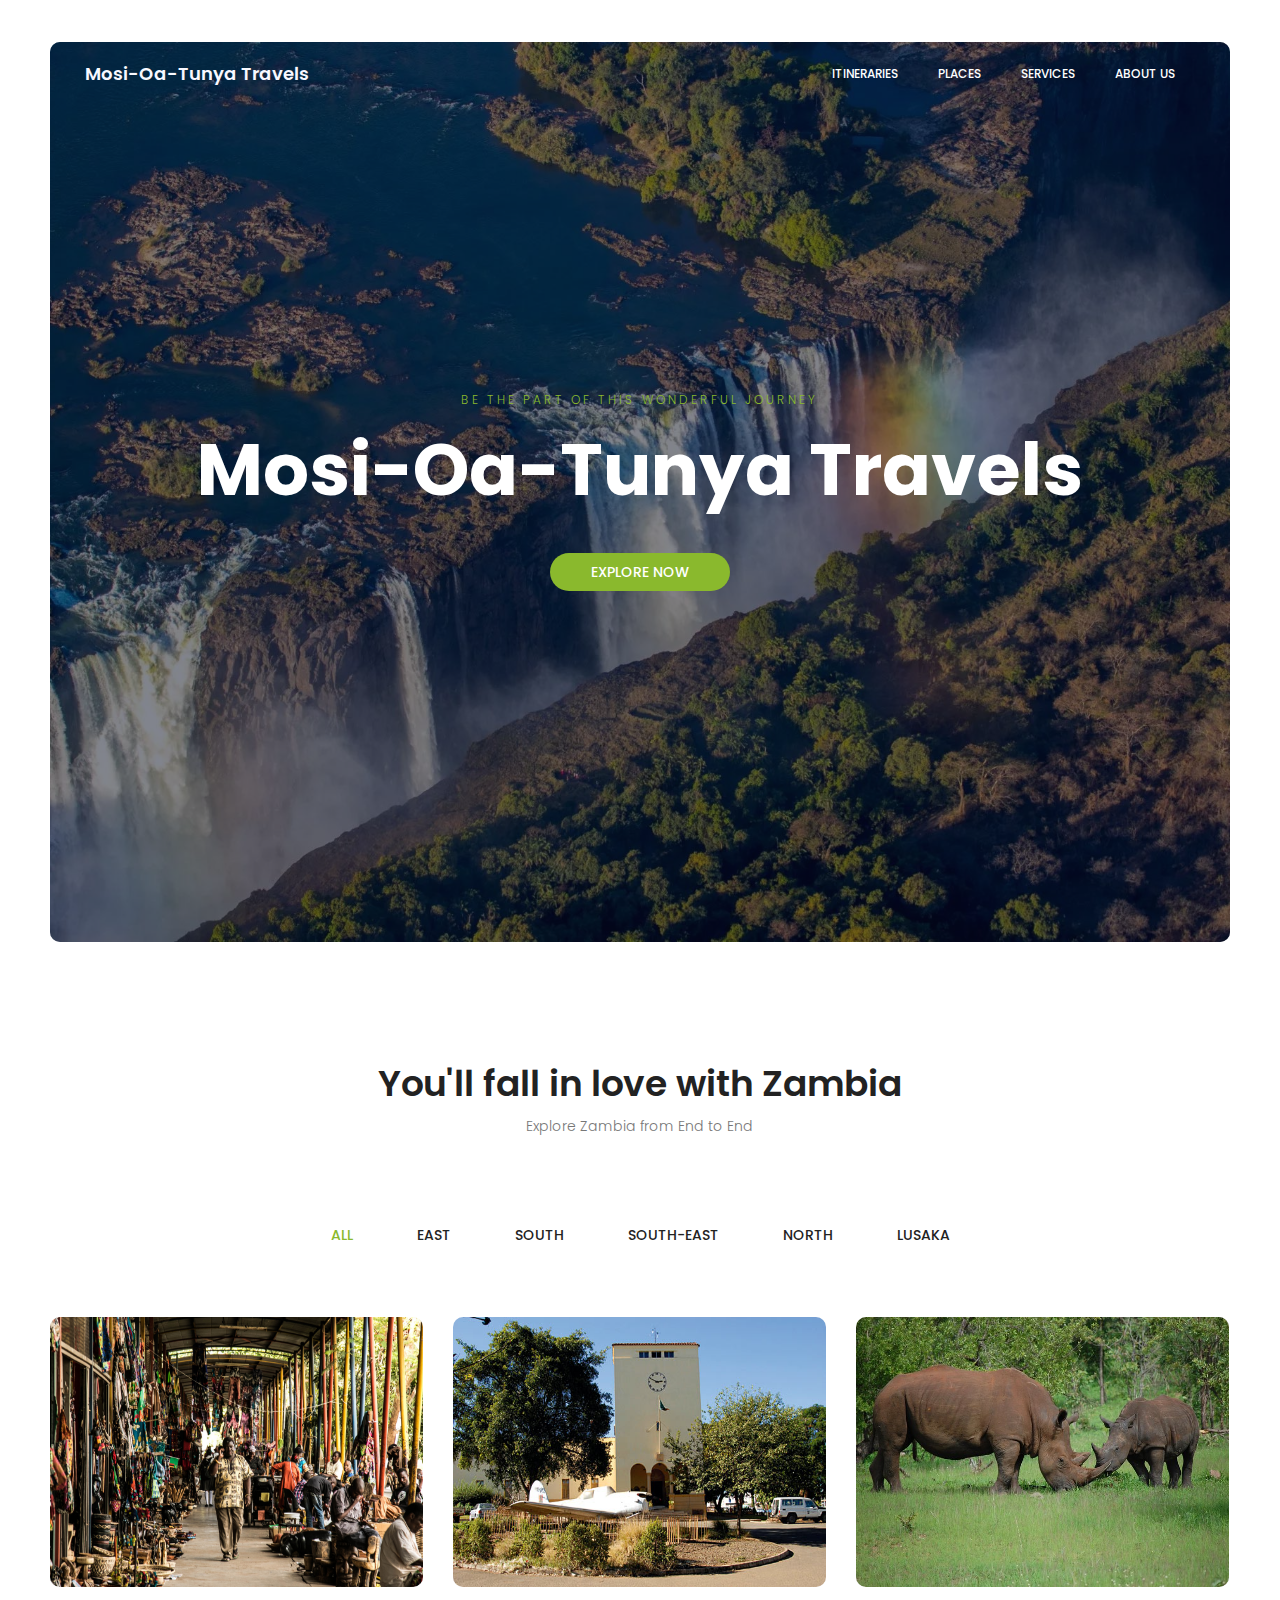
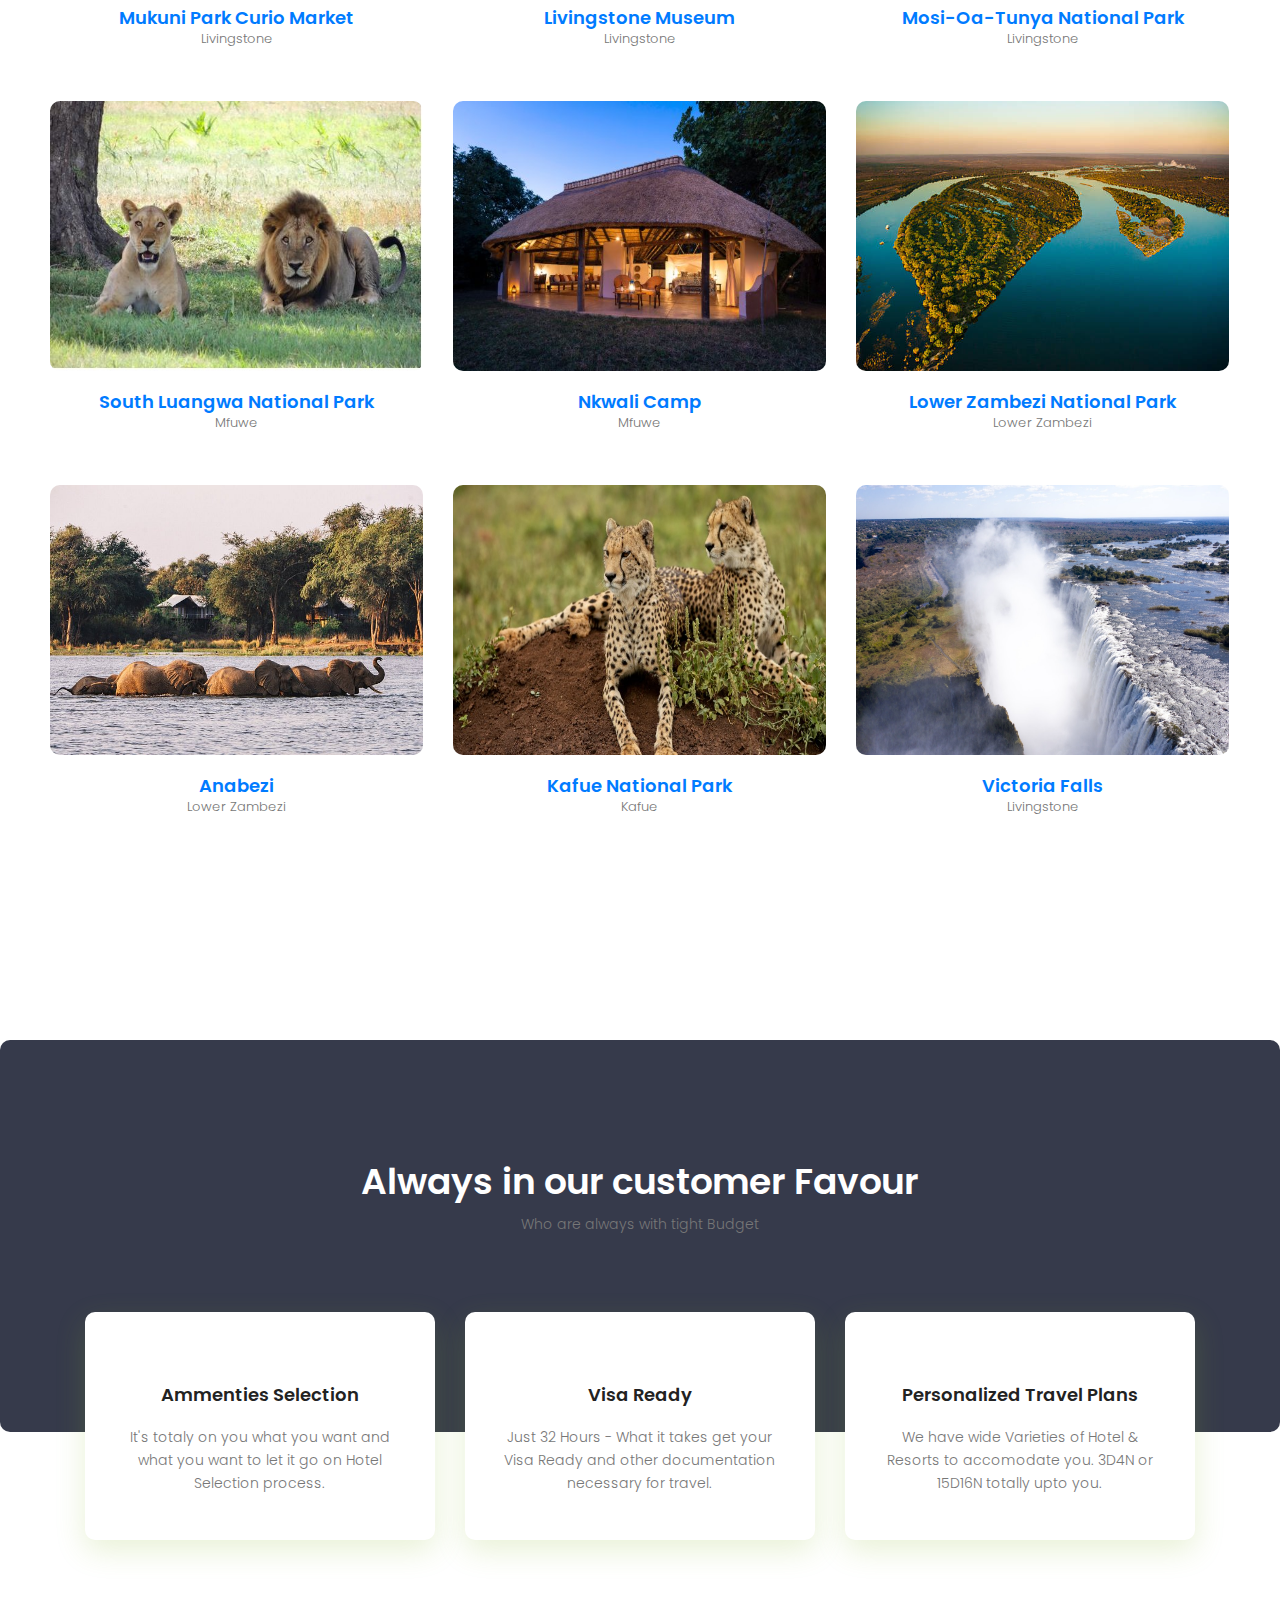
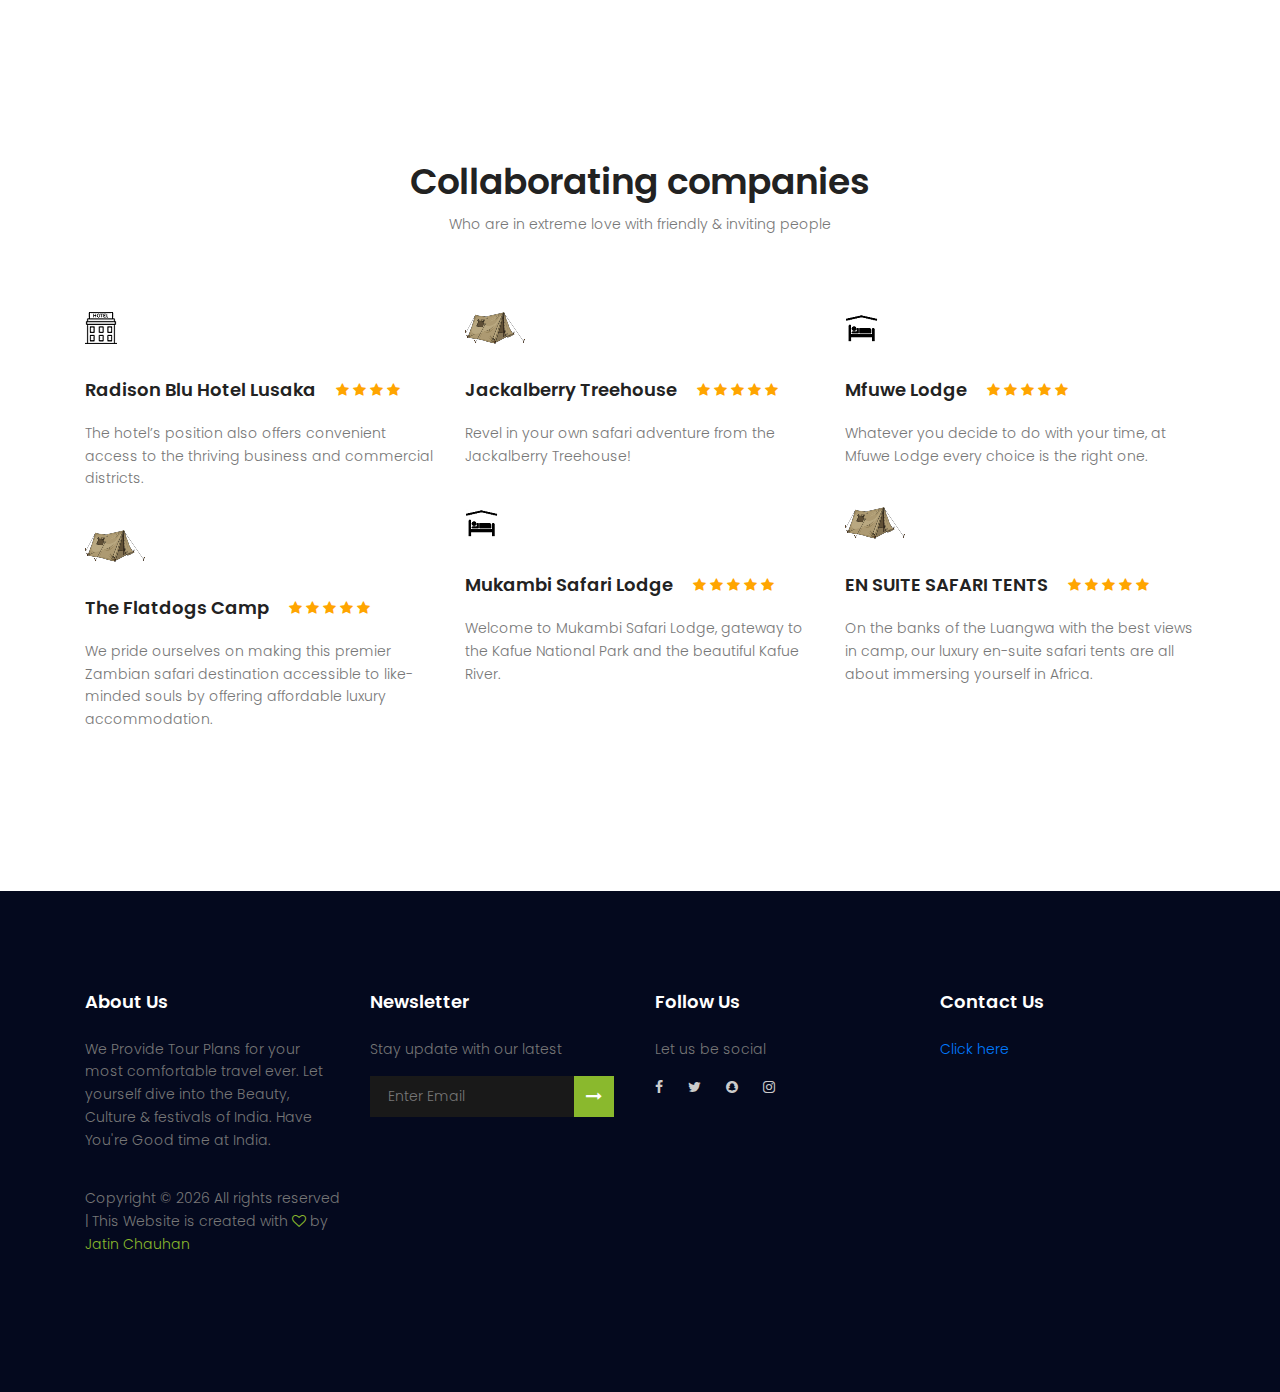
==== commit bfadaf36: "Collaborating companies text changed" ====
--- a/index.html
+++ b/index.html
@@ -16,7 +16,7 @@
 	<meta charset="UTF-8">
 	<!-- Site Title -->
 	<title>Mosi Travels</title>
-	<link rel="icon" href="./img/vicparaglidding.jpg" type="image/jpg">
+	<link rel="icon" href="./img/j.jpg" type="image/jpg">
 	<link href="https://fonts.googleapis.com/css?family=Poppins:100,200,400,300,500,600,700" rel="stylesheet">
 	<!--CSS============================================= -->
 	<link rel="stylesheet" href="css/linearicons.css">
@@ -276,7 +276,7 @@
 							</div>
 						</div>
 						<p>
-							Lorem, ipsum dolor sit amet consectetur adipisicing elit.
+							The hotel’s position also offers convenient access to the thriving business and commercial districts.
 						</p>
 					</div>
 					<div class="single-review">
@@ -294,7 +294,7 @@
 							</div>
 						</div>
 						<p>
-							Just one Word - Incredible!
+							We pride ourselves on making this premier Zambian safari destination accessible to like-minded souls by offering affordable luxury accommodation.
 						</p>
 					</div>
 				</div>
@@ -314,7 +314,7 @@
 							</div>
 						</div>
 						<p>
-							Tempore officiis deleniti tempora rem praesentium at ipsam ea aperiam suscipit error, exercitationem non adipisci dicta quod hic, commodi eius pariatur.
+							Revel in your own safari adventure from the Jackalberry Treehouse!
 						</p>
 					</div>
 					<div class="single-review">
@@ -332,7 +332,7 @@
 							</div>
 						</div>
 						<p>
-							Lorem ipsum dolor sit amet consectetur, adipisicing elit.
+							Welcome to Mukambi Safari Lodge, gateway to the Kafue National Park and the beautiful Kafue River.
 						</p>
 					</div>
 				</div>
@@ -352,7 +352,7 @@
 							</div>
 						</div>
 						<p>
-							Ipsa obcaecati similique incidunt cumque at modi, maxime, quam facere ea, eveniet voluptatibus sit dolor.
+							Whatever you decide to do with your time, at Mfuwe Lodge every choice is the right one.
 						</p>
 					</div>
 					<div class="single-review">
@@ -370,7 +370,7 @@
 							</div>
 						</div>
 						<p>
-							Lorem ipsum dolor sit amet consectetur adipisicing elit. 
+							On the banks of the Luangwa with the best views in camp, our luxury en-suite safari tents are all about immersing yourself in Africa.
 						</p>
 					</div>
 				</div>
@@ -389,12 +389,13 @@
 						<h6 id="about">About Us</h6>
 						<p>
 							We Provide Tour Plans for your most comfortable travel ever. Let yourself dive into the
-							Beauty, Culture &amp; festivals of Zambia.
+							Beauty, Culture &amp; festivals of India. Have You're Good time at India.
 						</p>
 						<p class="footer-text">
 							Copyright &copy;
 							<script>document.write(new Date().getFullYear());</script> All rights reserved | This
-							Website is created by <a href="https://zeronetechlimited.com/index.html" target="_blank">ZerOne Technologies</a>
+							Website is created with <i class="fa fa-heart-o" aria-hidden="true"></i> by <a
+								href="https://github.com/mrjatinchauhan" target="_blank">Jatin Chauhan</a>
 						</p>
 					</div>
 				</div>
@@ -444,7 +445,7 @@
 			<div class="modal-content">
 				<div class="modal-header">
 					<h5 class="modal-title" id="exampleModalLongTitle">Contact Us</h5>
-					<button type="button" class="close" data-dismiss="modal" style="color: ghostwhite;" aria-label="Close">
+					<button type="button" class="close" data-dismiss="modal" style="color: ghostwhite; aria-label="Close">
 						<span aria-hidden="true">&times;</span>
 					</button>
 				</div>
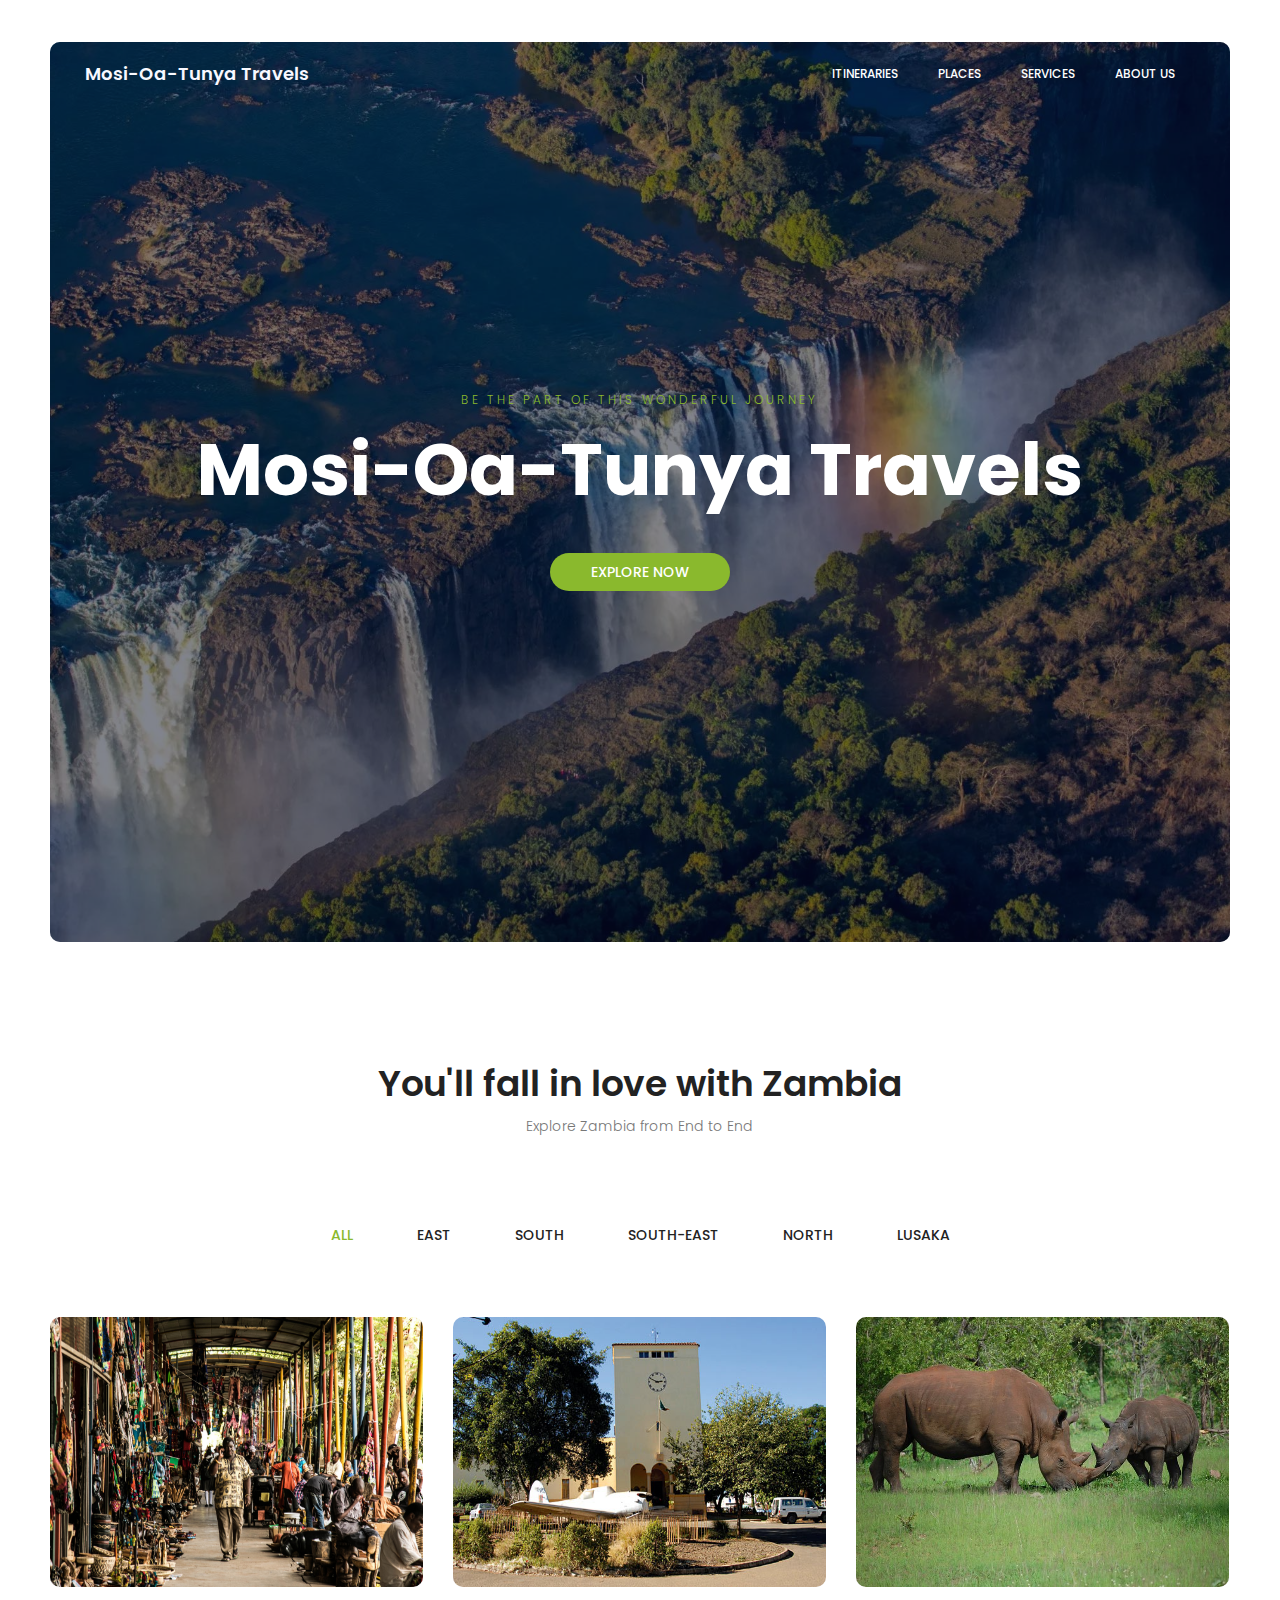
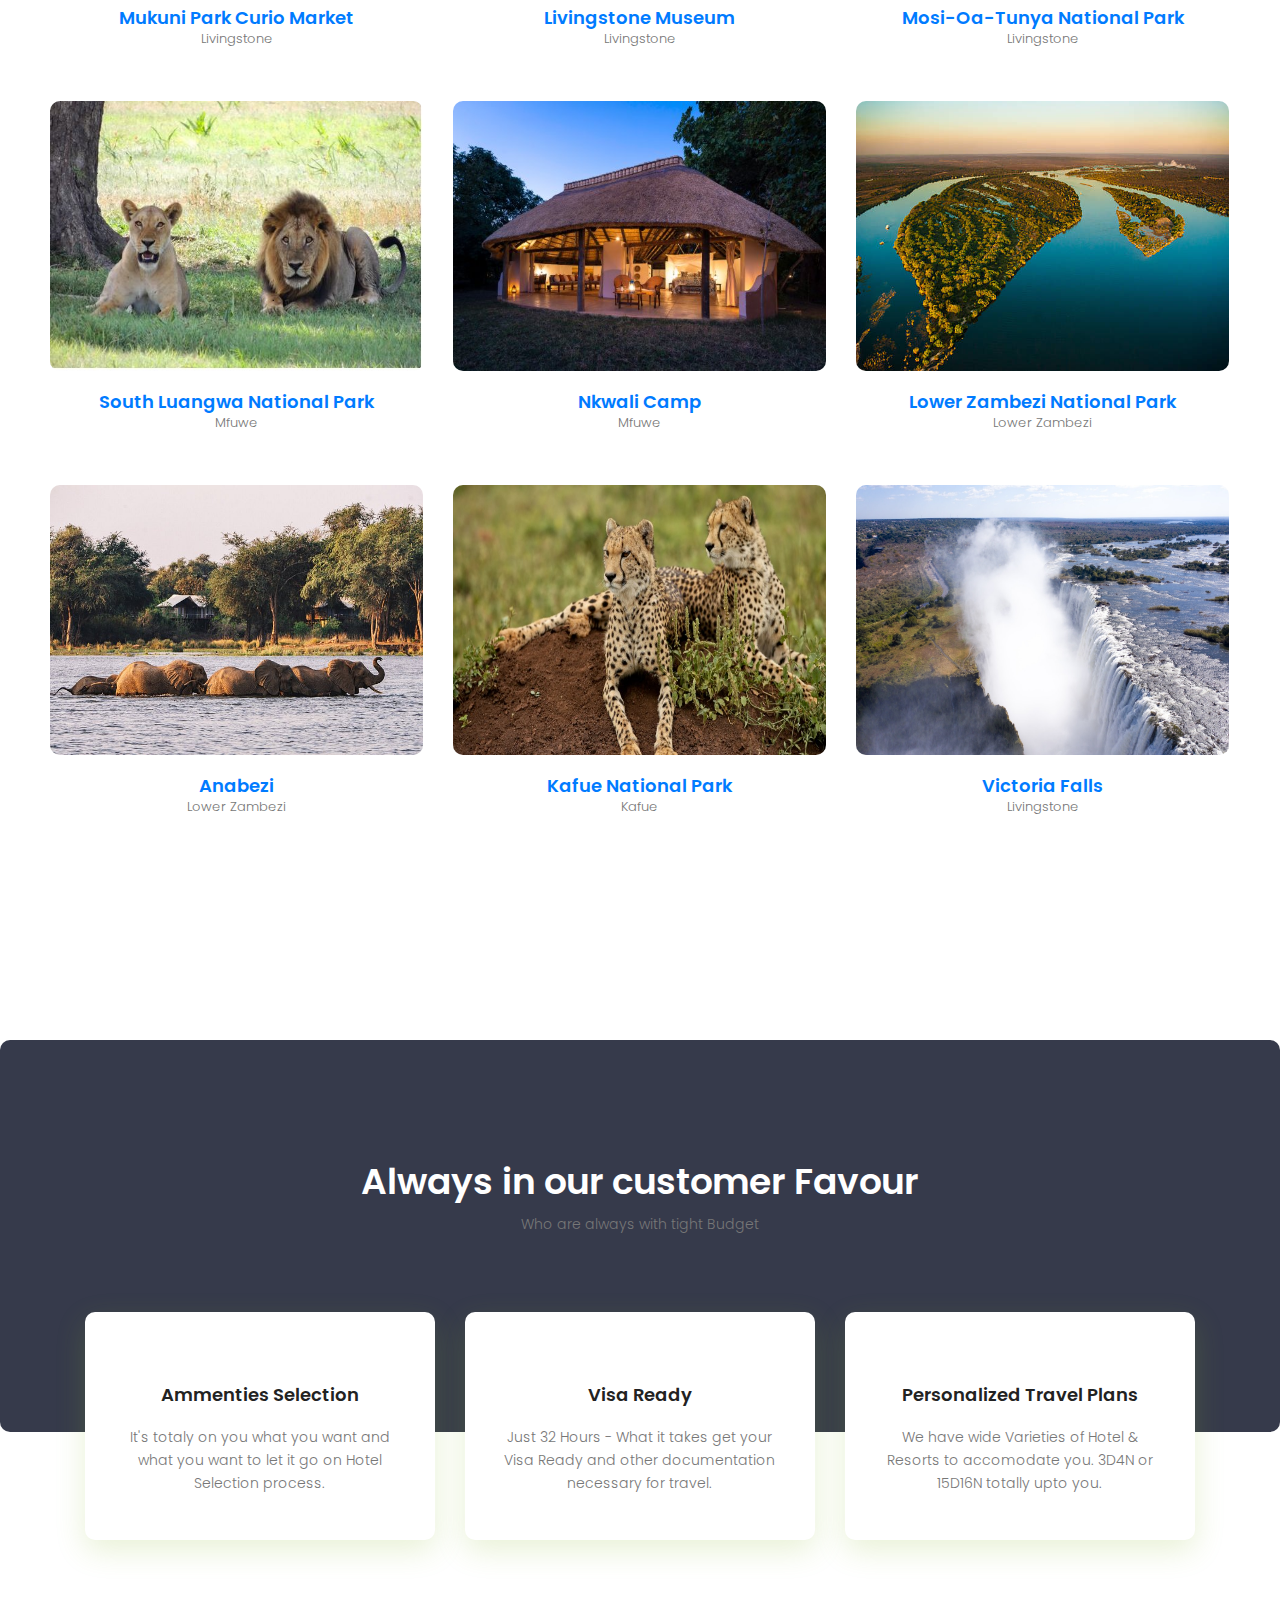
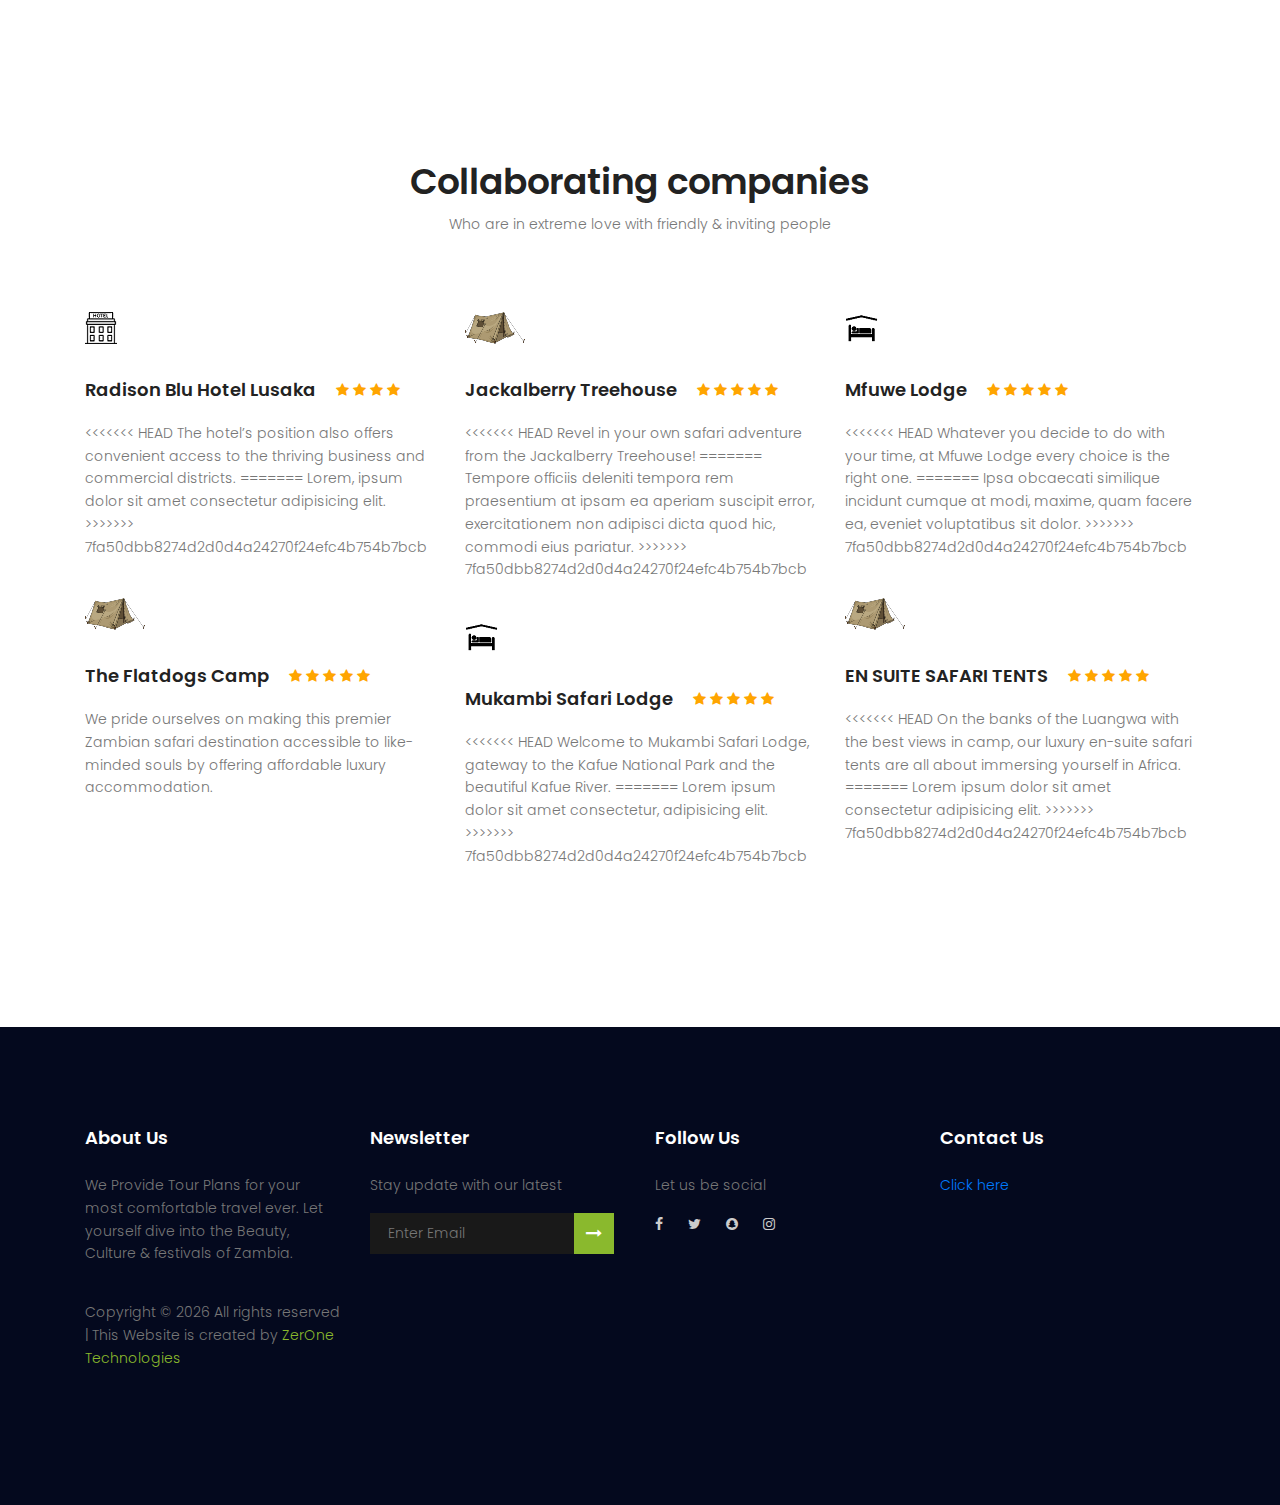
==== commit 3db867e0: "Merge branch 'main' of https://github.com/ZerOne-Technologies-Limited/mosi-travels" ====
--- a/index.html
+++ b/index.html
@@ -16,7 +16,7 @@
 	<meta charset="UTF-8">
 	<!-- Site Title -->
 	<title>Mosi Travels</title>
-	<link rel="icon" href="./img/j.jpg" type="image/jpg">
+	<link rel="icon" href="../img/vicparaglidding.jpg" type="image/jpg">
 	<link href="https://fonts.googleapis.com/css?family=Poppins:100,200,400,300,500,600,700" rel="stylesheet">
 	<!--CSS============================================= -->
 	<link rel="stylesheet" href="css/linearicons.css">
@@ -276,7 +276,11 @@
 							</div>
 						</div>
 						<p>
+<<<<<<< HEAD
 							The hotel’s position also offers convenient access to the thriving business and commercial districts.
+=======
+							Lorem, ipsum dolor sit amet consectetur adipisicing elit.
+>>>>>>> 7fa50dbb8274d2d0d4a24270f24efc4b754b7bcb
 						</p>
 					</div>
 					<div class="single-review">
@@ -314,7 +318,11 @@
 							</div>
 						</div>
 						<p>
+<<<<<<< HEAD
 							Revel in your own safari adventure from the Jackalberry Treehouse!
+=======
+							Tempore officiis deleniti tempora rem praesentium at ipsam ea aperiam suscipit error, exercitationem non adipisci dicta quod hic, commodi eius pariatur.
+>>>>>>> 7fa50dbb8274d2d0d4a24270f24efc4b754b7bcb
 						</p>
 					</div>
 					<div class="single-review">
@@ -332,7 +340,11 @@
 							</div>
 						</div>
 						<p>
+<<<<<<< HEAD
 							Welcome to Mukambi Safari Lodge, gateway to the Kafue National Park and the beautiful Kafue River.
+=======
+							Lorem ipsum dolor sit amet consectetur, adipisicing elit.
+>>>>>>> 7fa50dbb8274d2d0d4a24270f24efc4b754b7bcb
 						</p>
 					</div>
 				</div>
@@ -352,7 +364,11 @@
 							</div>
 						</div>
 						<p>
+<<<<<<< HEAD
 							Whatever you decide to do with your time, at Mfuwe Lodge every choice is the right one.
+=======
+							Ipsa obcaecati similique incidunt cumque at modi, maxime, quam facere ea, eveniet voluptatibus sit dolor.
+>>>>>>> 7fa50dbb8274d2d0d4a24270f24efc4b754b7bcb
 						</p>
 					</div>
 					<div class="single-review">
@@ -370,7 +386,11 @@
 							</div>
 						</div>
 						<p>
+<<<<<<< HEAD
 							On the banks of the Luangwa with the best views in camp, our luxury en-suite safari tents are all about immersing yourself in Africa.
+=======
+							Lorem ipsum dolor sit amet consectetur adipisicing elit. 
+>>>>>>> 7fa50dbb8274d2d0d4a24270f24efc4b754b7bcb
 						</p>
 					</div>
 				</div>
@@ -389,13 +409,12 @@
 						<h6 id="about">About Us</h6>
 						<p>
 							We Provide Tour Plans for your most comfortable travel ever. Let yourself dive into the
-							Beauty, Culture &amp; festivals of India. Have You're Good time at India.
+							Beauty, Culture &amp; festivals of Zambia.
 						</p>
 						<p class="footer-text">
 							Copyright &copy;
 							<script>document.write(new Date().getFullYear());</script> All rights reserved | This
-							Website is created with <i class="fa fa-heart-o" aria-hidden="true"></i> by <a
-								href="https://github.com/mrjatinchauhan" target="_blank">Jatin Chauhan</a>
+							Website is created by <a href="https://zeronetechlimited.com/index.html" target="_blank">ZerOne Technologies</a>
 						</p>
 					</div>
 				</div>
@@ -445,7 +464,7 @@
 			<div class="modal-content">
 				<div class="modal-header">
 					<h5 class="modal-title" id="exampleModalLongTitle">Contact Us</h5>
-					<button type="button" class="close" data-dismiss="modal" style="color: ghostwhite; aria-label="Close">
+					<button type="button" class="close" data-dismiss="modal" style="color: ghostwhite;" aria-label="Close">
 						<span aria-hidden="true">&times;</span>
 					</button>
 				</div>
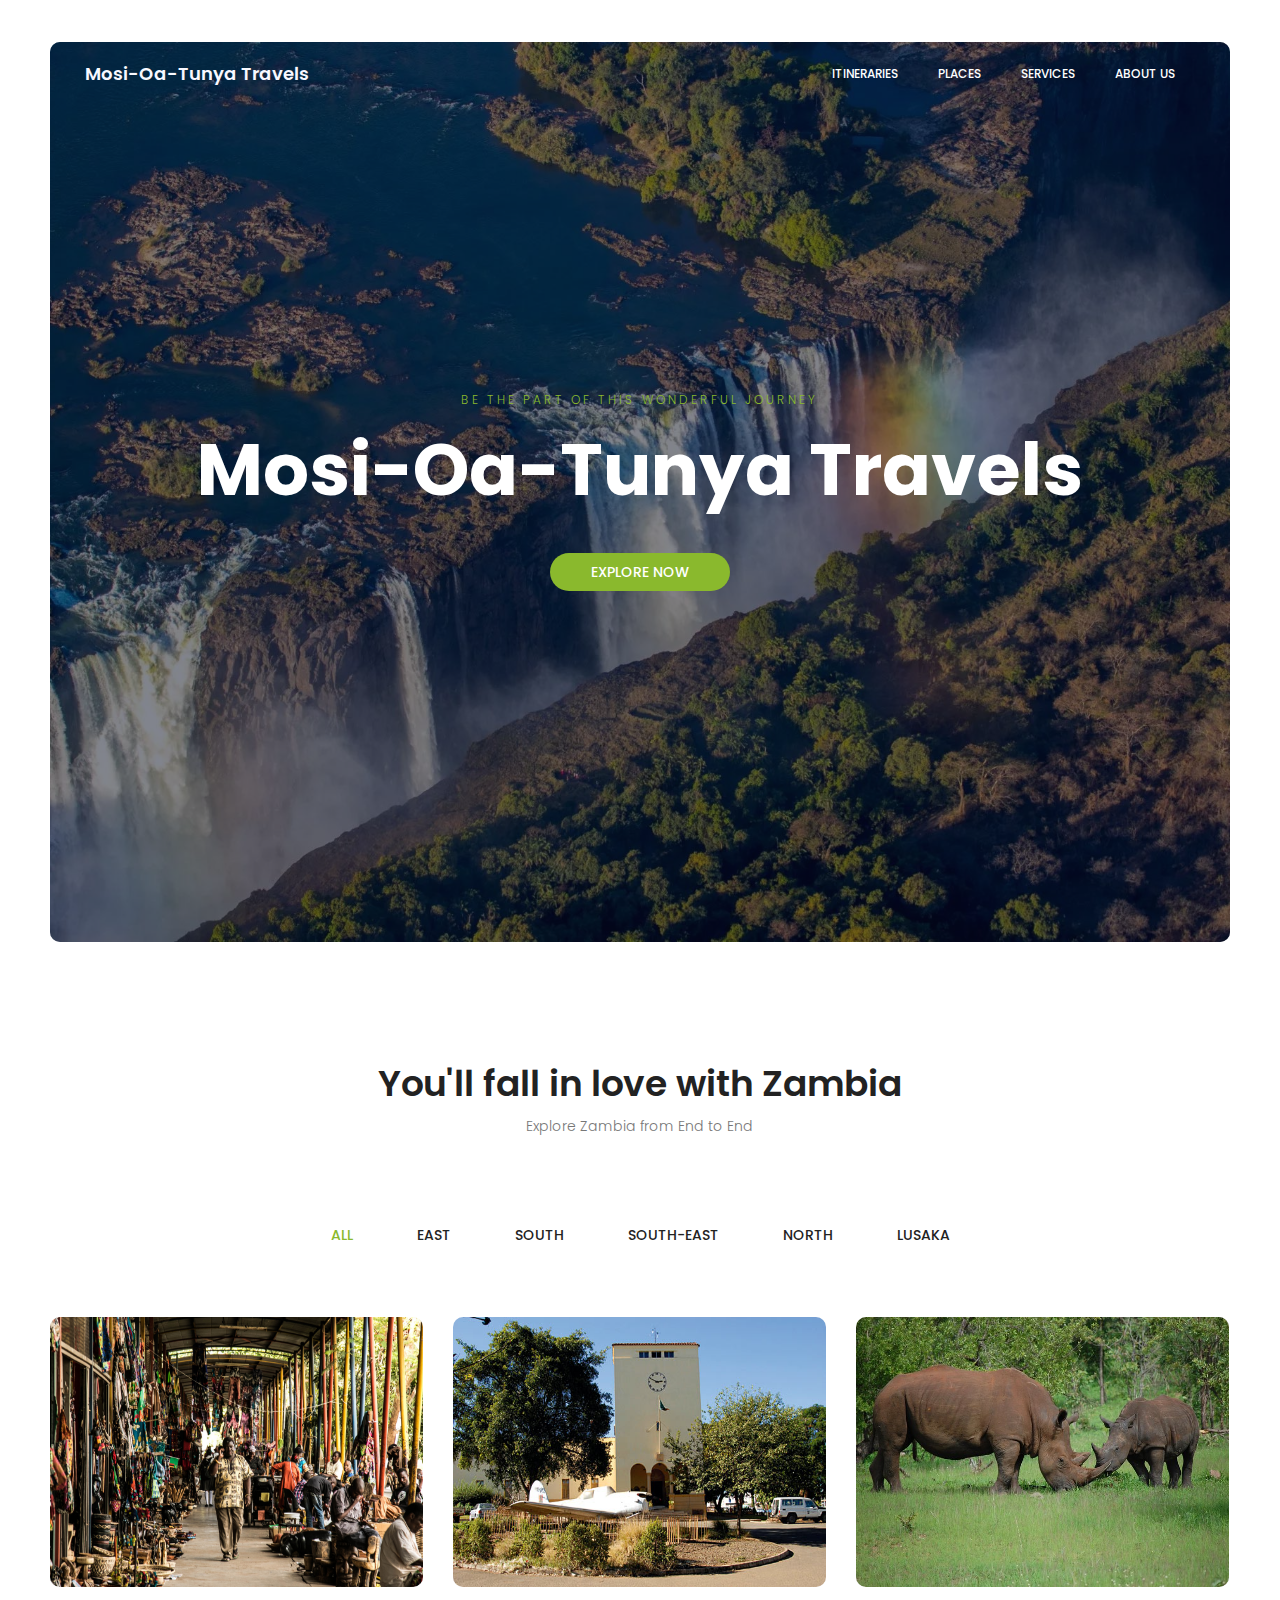
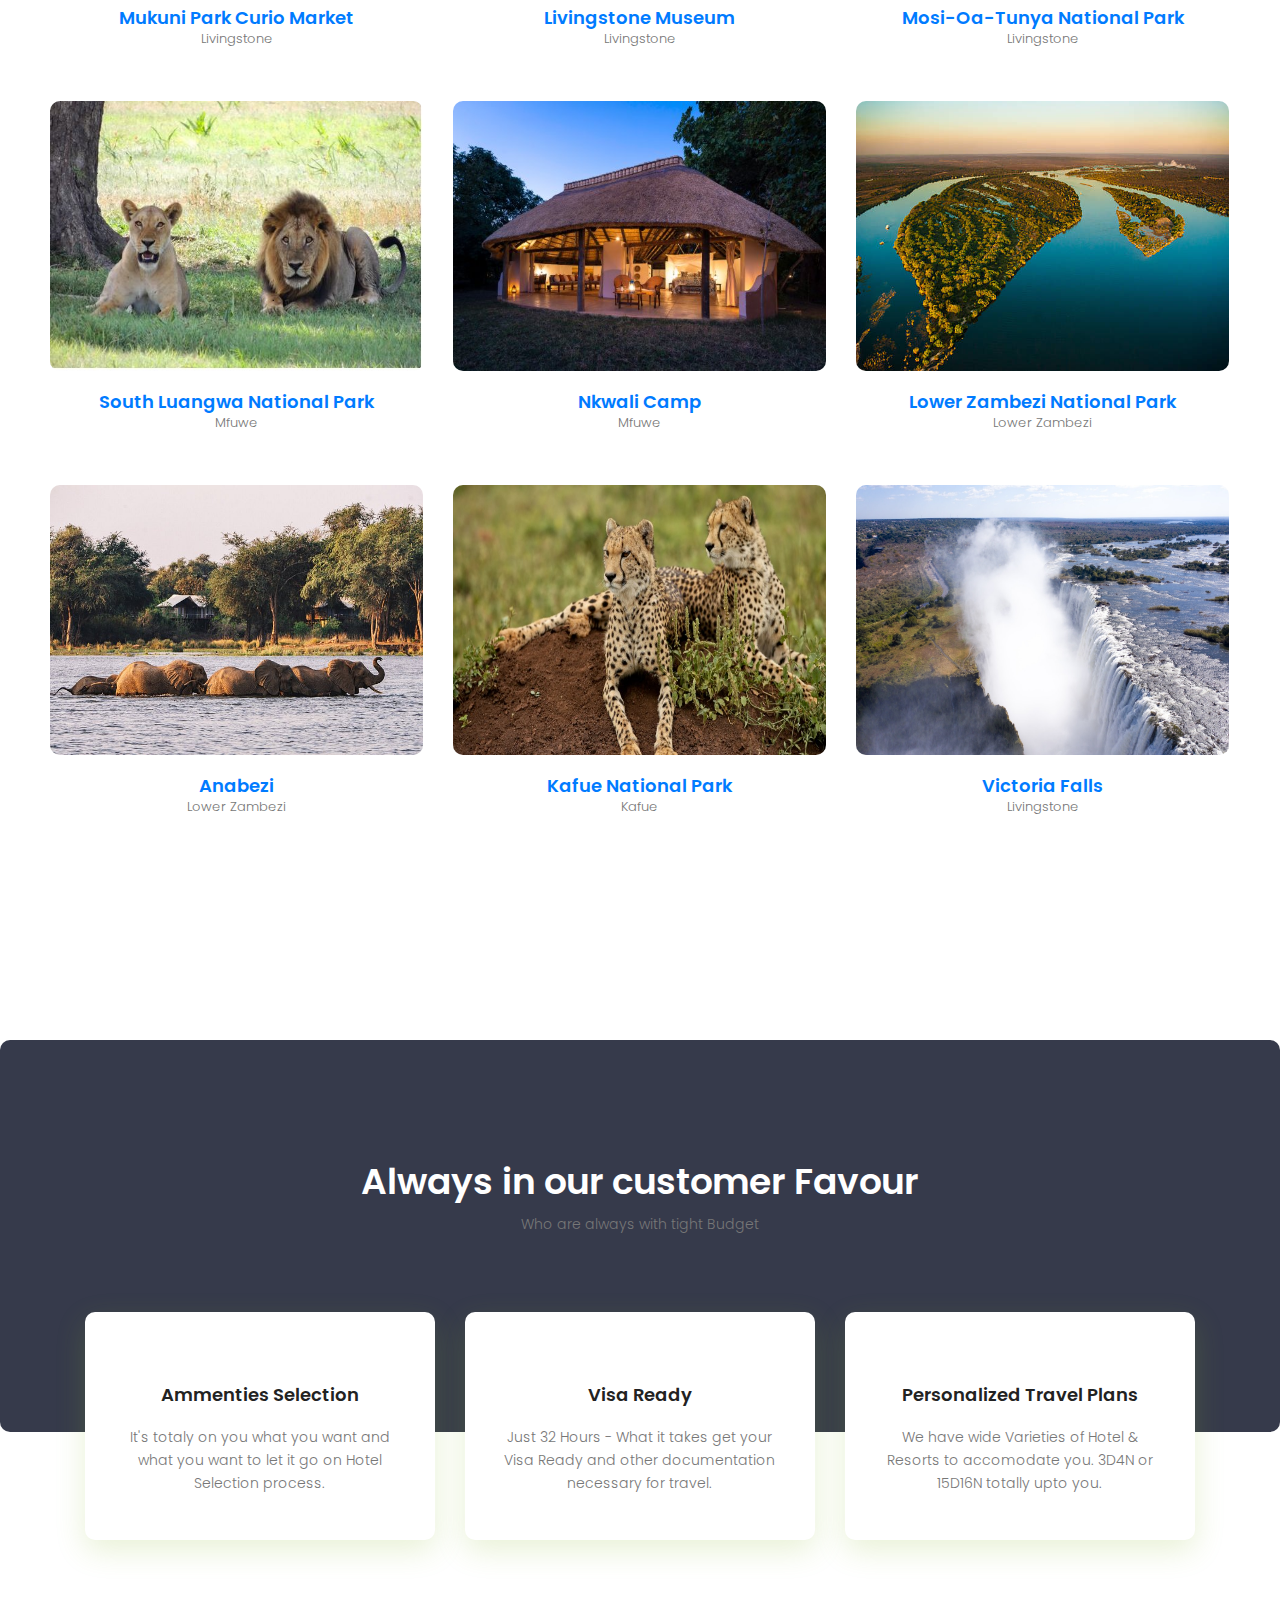
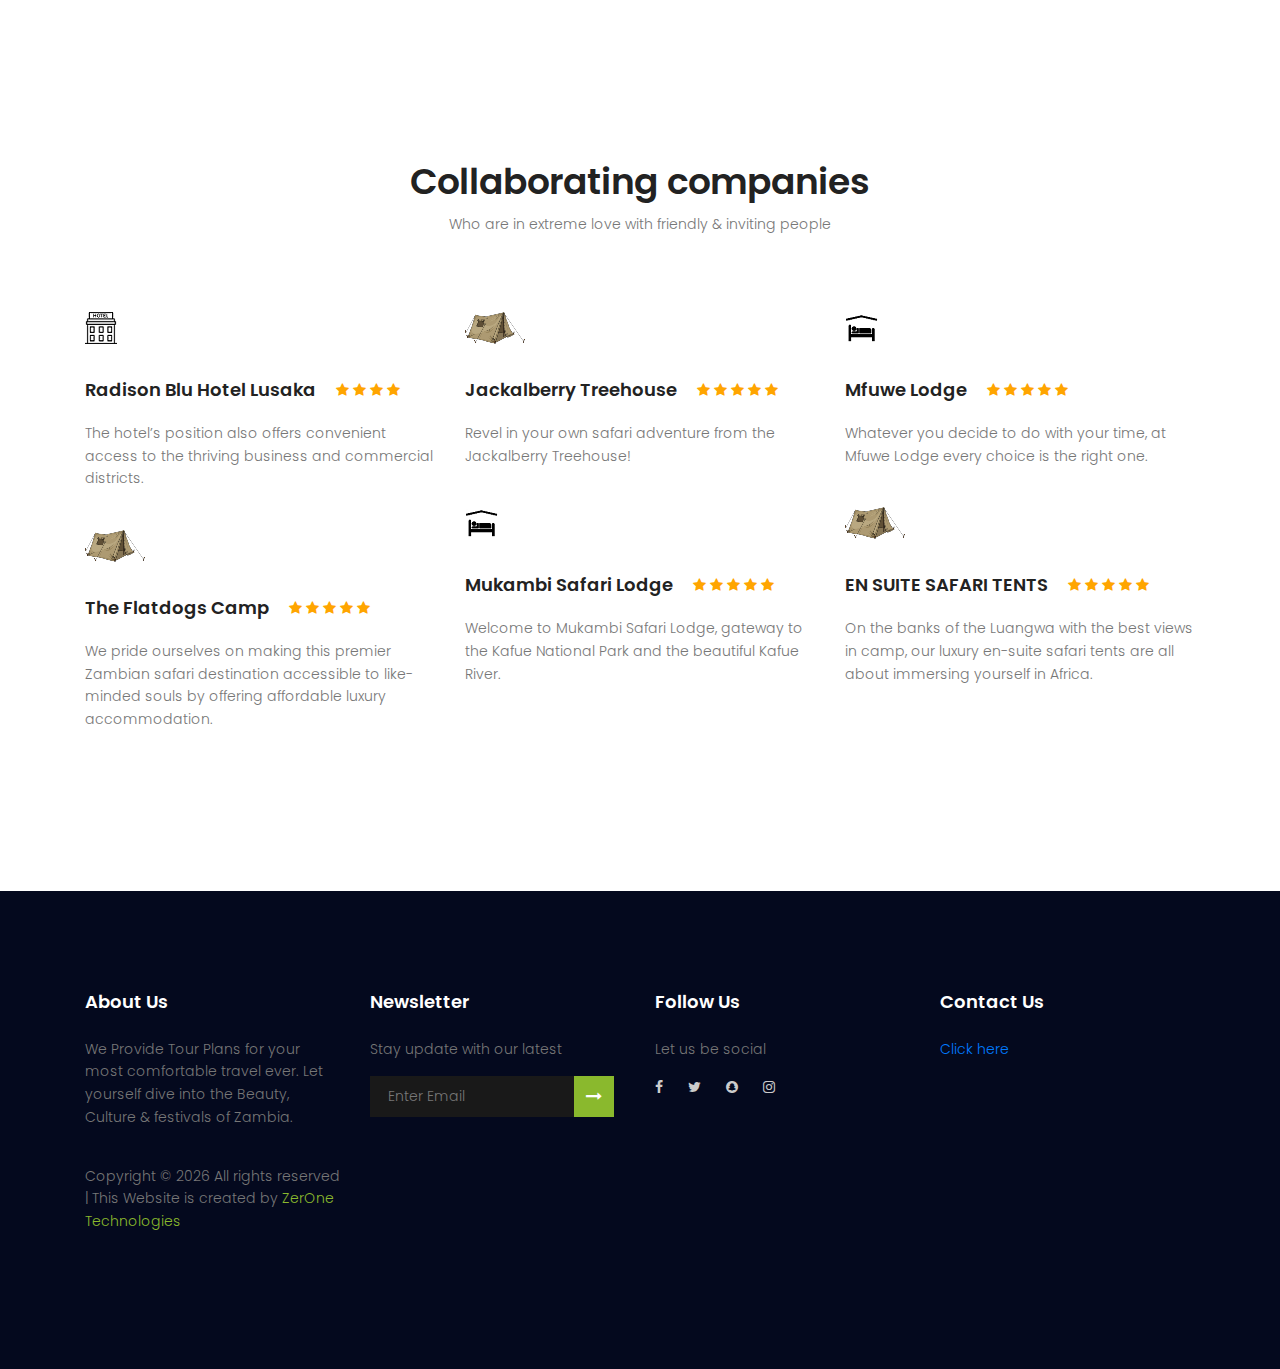
==== commit 0886a917: "Index updated" ====
--- a/index.html
+++ b/index.html
@@ -276,11 +276,7 @@
 							</div>
 						</div>
 						<p>
-<<<<<<< HEAD
 							The hotel’s position also offers convenient access to the thriving business and commercial districts.
-=======
-							Lorem, ipsum dolor sit amet consectetur adipisicing elit.
->>>>>>> 7fa50dbb8274d2d0d4a24270f24efc4b754b7bcb
 						</p>
 					</div>
 					<div class="single-review">
@@ -318,11 +314,7 @@
 							</div>
 						</div>
 						<p>
-<<<<<<< HEAD
 							Revel in your own safari adventure from the Jackalberry Treehouse!
-=======
-							Tempore officiis deleniti tempora rem praesentium at ipsam ea aperiam suscipit error, exercitationem non adipisci dicta quod hic, commodi eius pariatur.
->>>>>>> 7fa50dbb8274d2d0d4a24270f24efc4b754b7bcb
 						</p>
 					</div>
 					<div class="single-review">
@@ -340,11 +332,7 @@
 							</div>
 						</div>
 						<p>
-<<<<<<< HEAD
 							Welcome to Mukambi Safari Lodge, gateway to the Kafue National Park and the beautiful Kafue River.
-=======
-							Lorem ipsum dolor sit amet consectetur, adipisicing elit.
->>>>>>> 7fa50dbb8274d2d0d4a24270f24efc4b754b7bcb
 						</p>
 					</div>
 				</div>
@@ -364,11 +352,7 @@
 							</div>
 						</div>
 						<p>
-<<<<<<< HEAD
 							Whatever you decide to do with your time, at Mfuwe Lodge every choice is the right one.
-=======
-							Ipsa obcaecati similique incidunt cumque at modi, maxime, quam facere ea, eveniet voluptatibus sit dolor.
->>>>>>> 7fa50dbb8274d2d0d4a24270f24efc4b754b7bcb
 						</p>
 					</div>
 					<div class="single-review">
@@ -386,11 +370,7 @@
 							</div>
 						</div>
 						<p>
-<<<<<<< HEAD
 							On the banks of the Luangwa with the best views in camp, our luxury en-suite safari tents are all about immersing yourself in Africa.
-=======
-							Lorem ipsum dolor sit amet consectetur adipisicing elit. 
->>>>>>> 7fa50dbb8274d2d0d4a24270f24efc4b754b7bcb
 						</p>
 					</div>
 				</div>
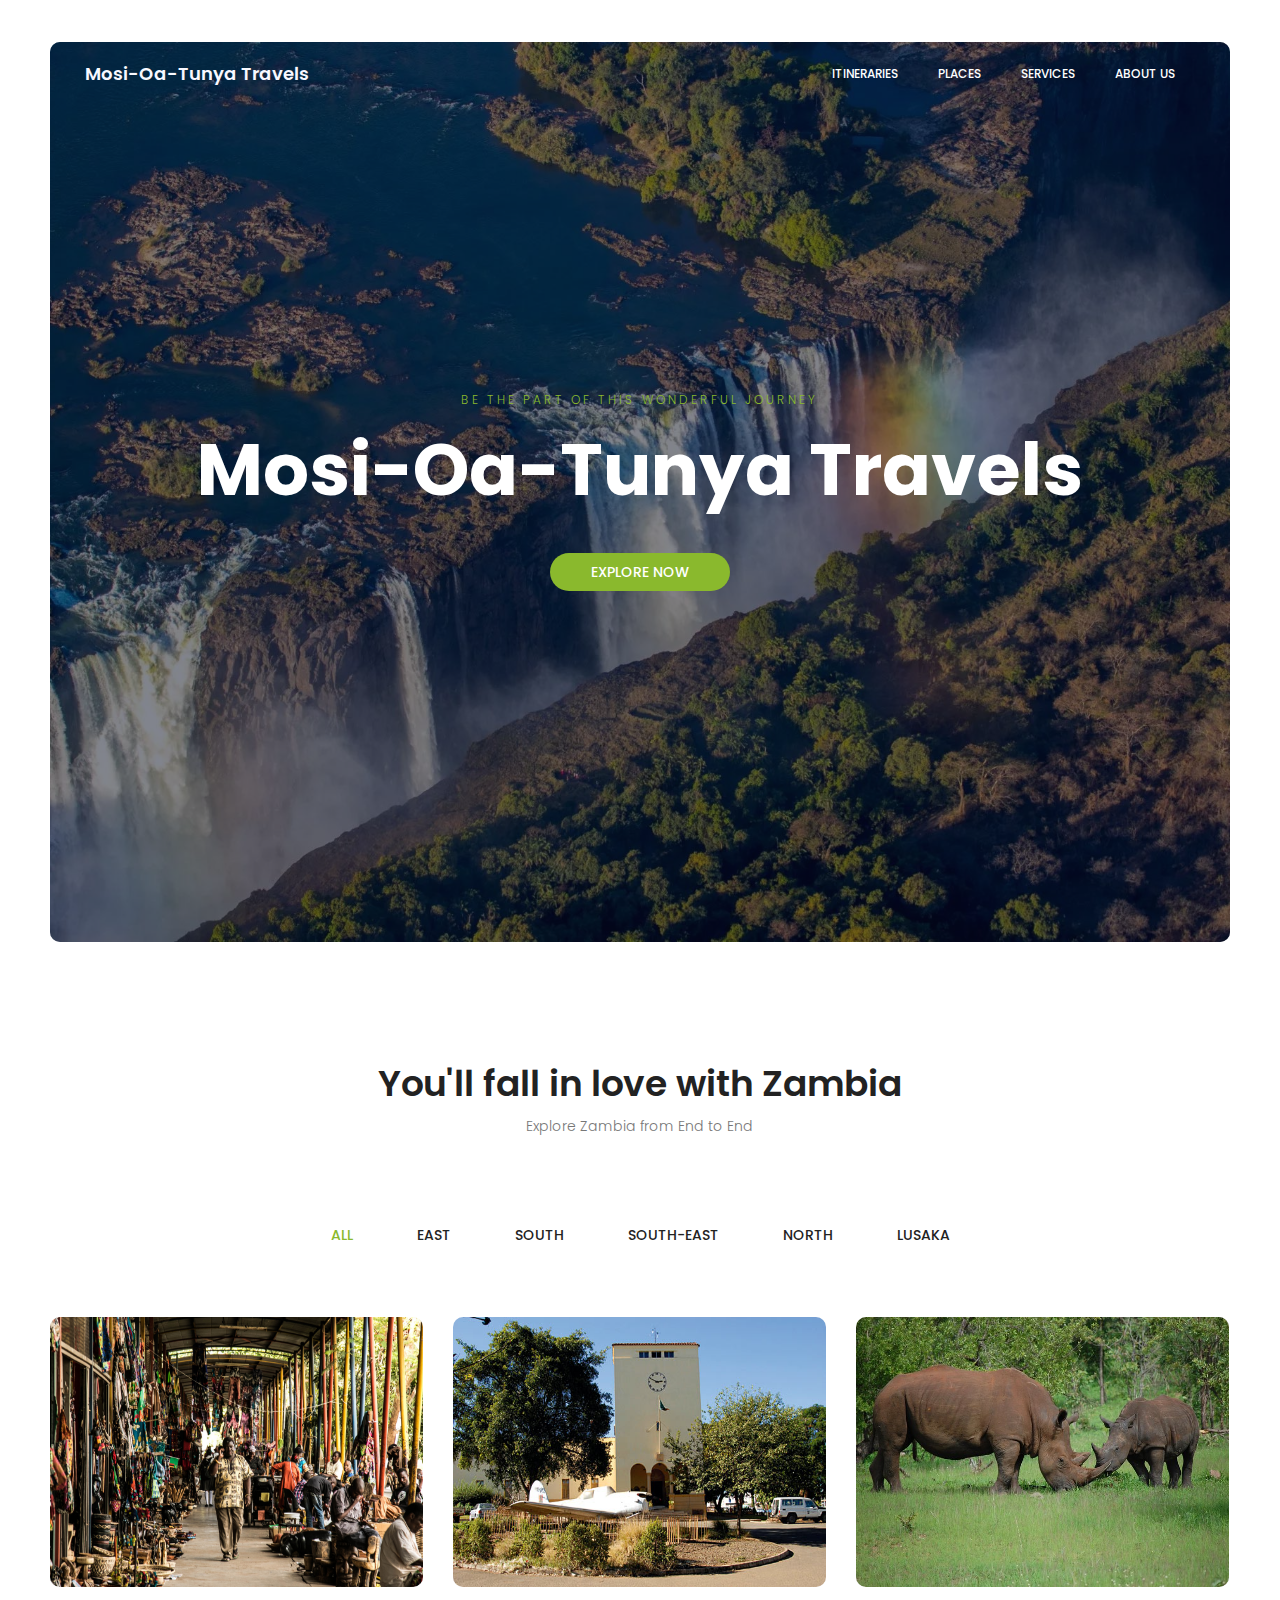
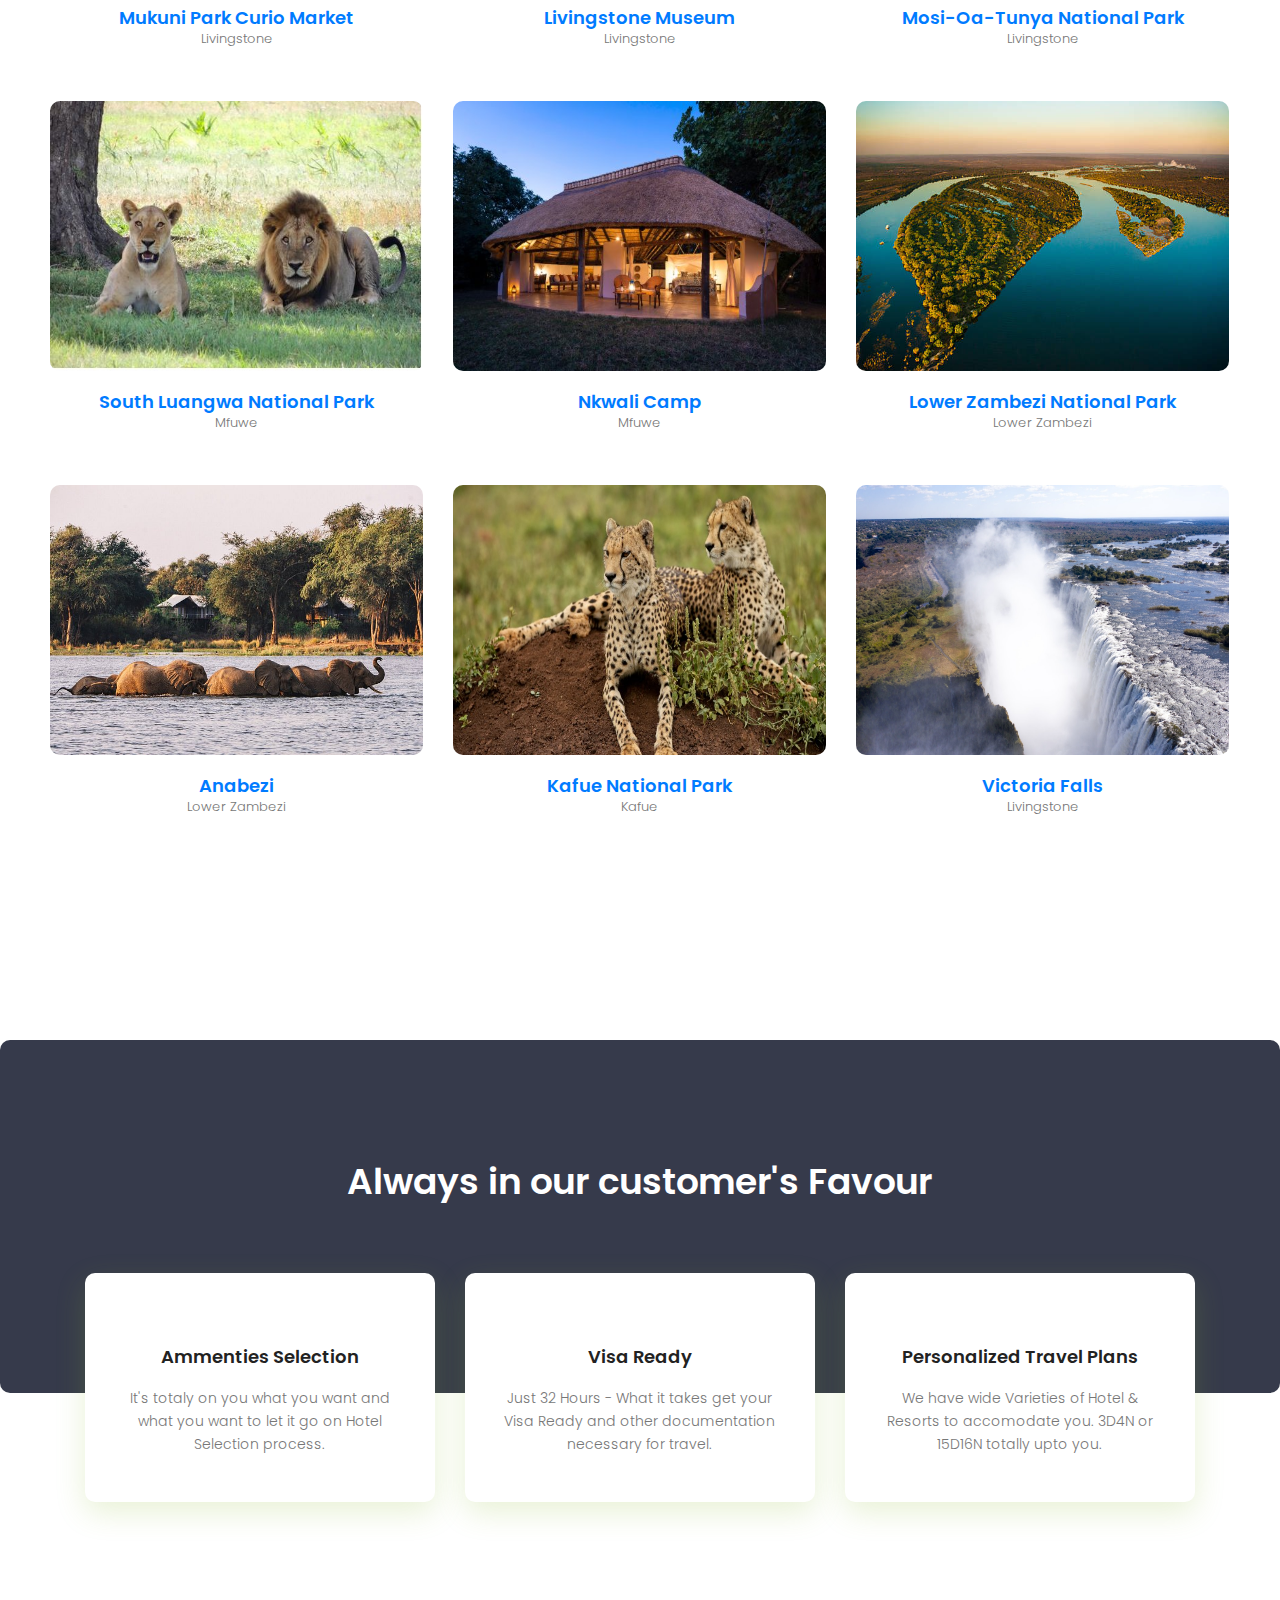
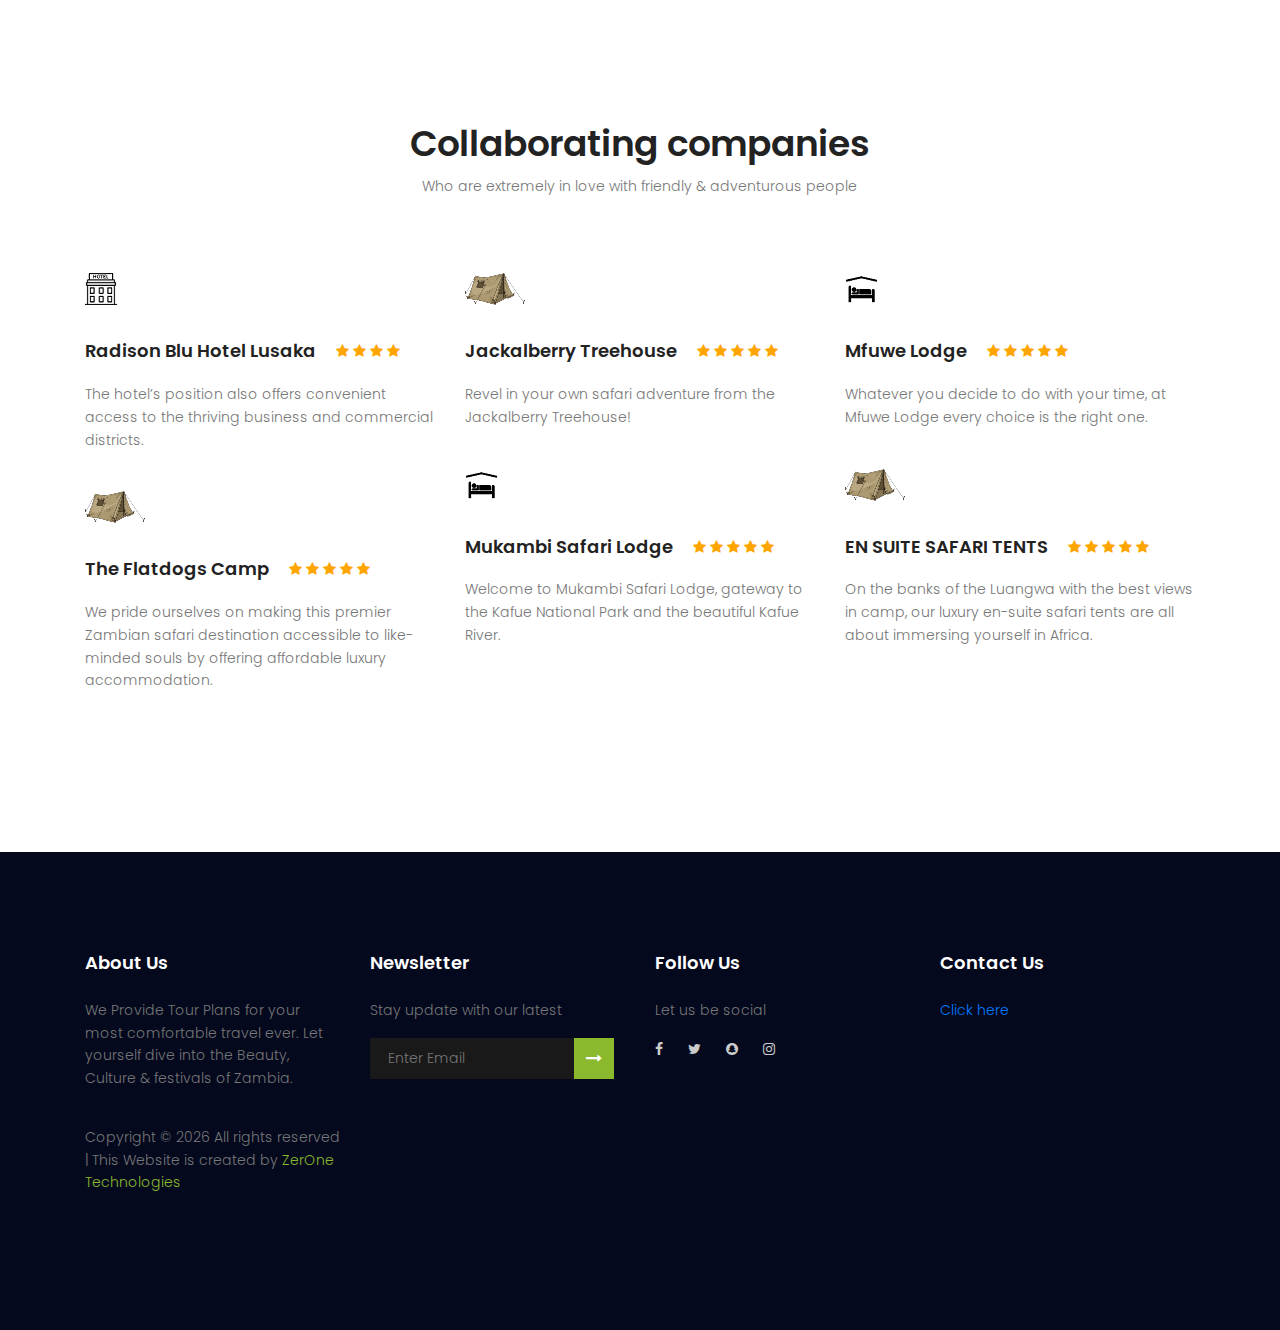
==== commit 00b4d2f4: "collaborating companies minor change" ====
--- a/index.html
+++ b/index.html
@@ -202,8 +202,7 @@
 			<div class="row d-flex justify-content-center">
 				<div class="menu-content pb-60 col-lg-10">
 					<div class="title text-center">
-						<h1 class="mb-10 text-white">Always in our customer Favour</h1>
-						<p>Who are always with tight Budget</p>
+						<h1 class="mb-10 text-white">Always in our customer's Favour</h1>
 					</div>
 				</div>
 			</div>
@@ -256,7 +255,7 @@
 				<div class="menu-content pb-60 col-lg-10">
 					<div class="title text-center">
 						<h1 class="mb-10">Collaborating companies</h1>
-						<p>Who are in extreme love with friendly &amp; inviting people</p>
+						<p>Who are extremely in love with friendly &amp; adventurous people</p>
 					</div>
 				</div>
 			</div>
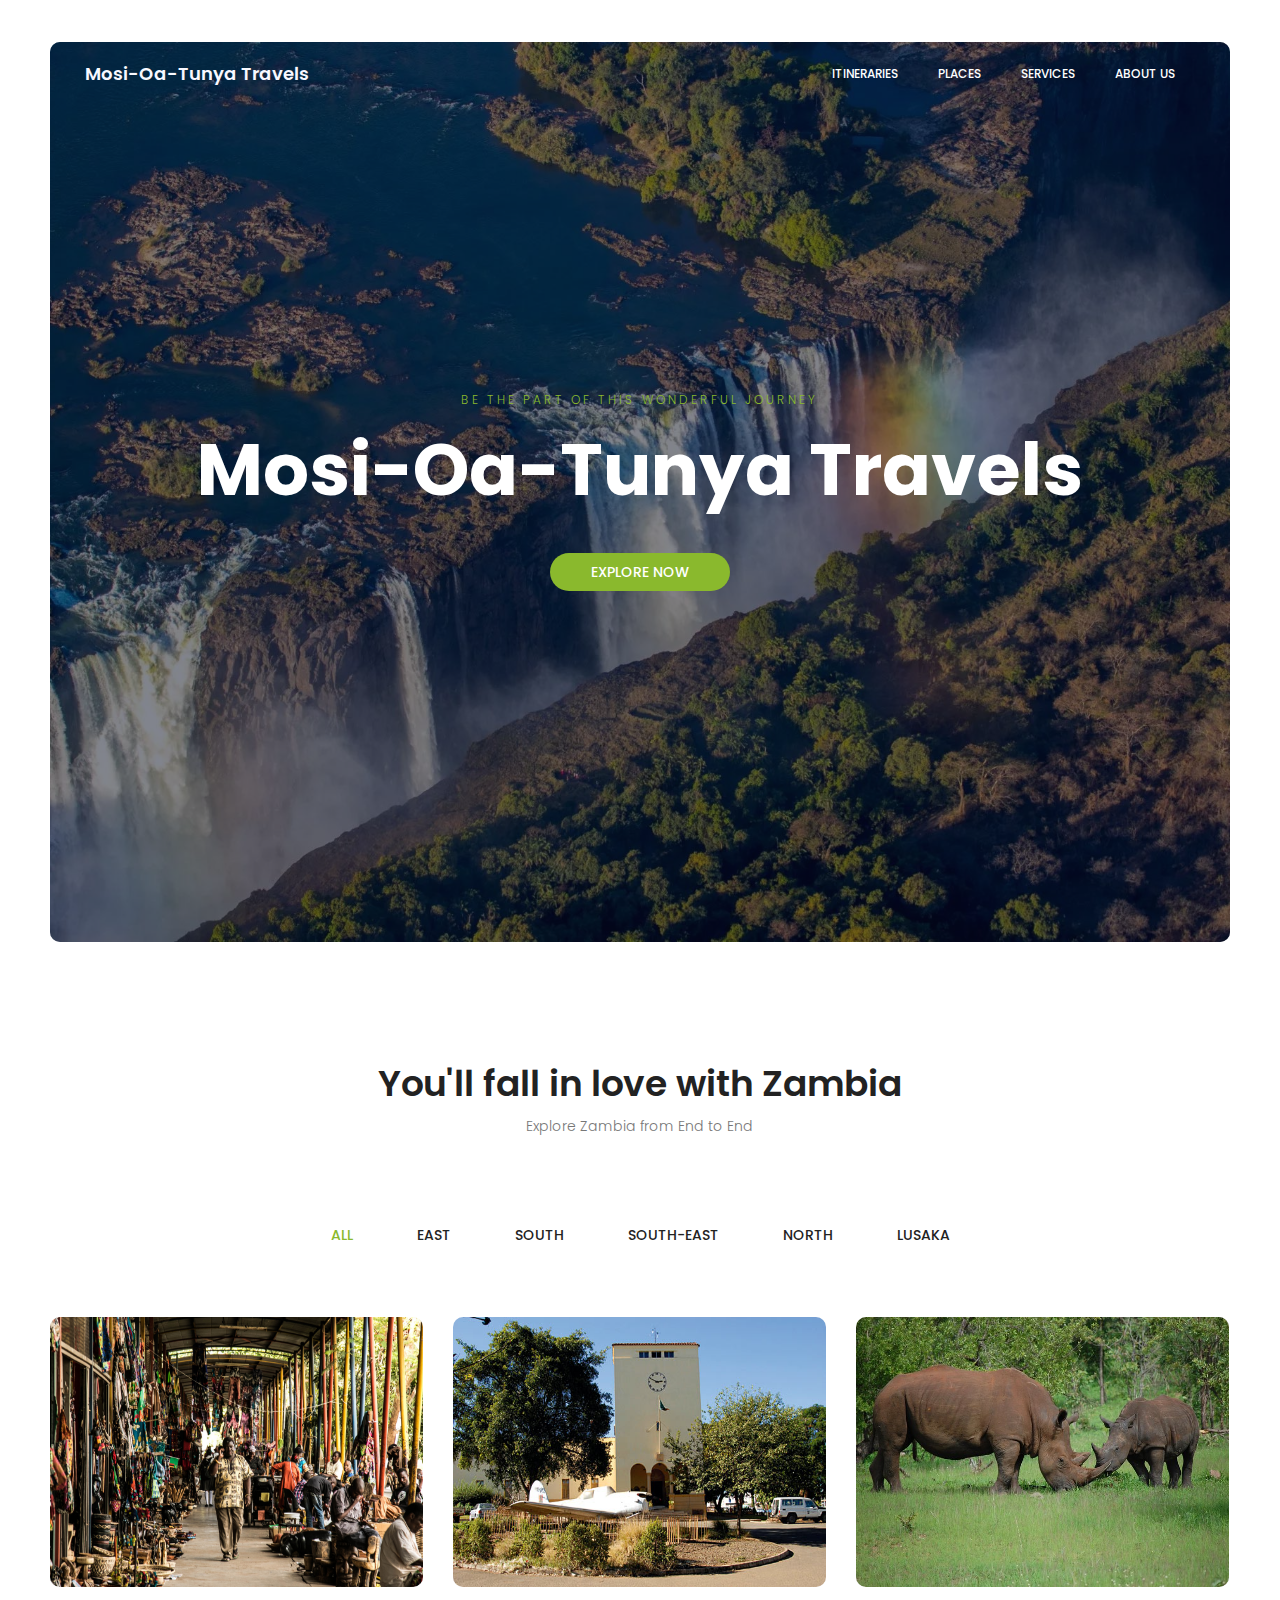
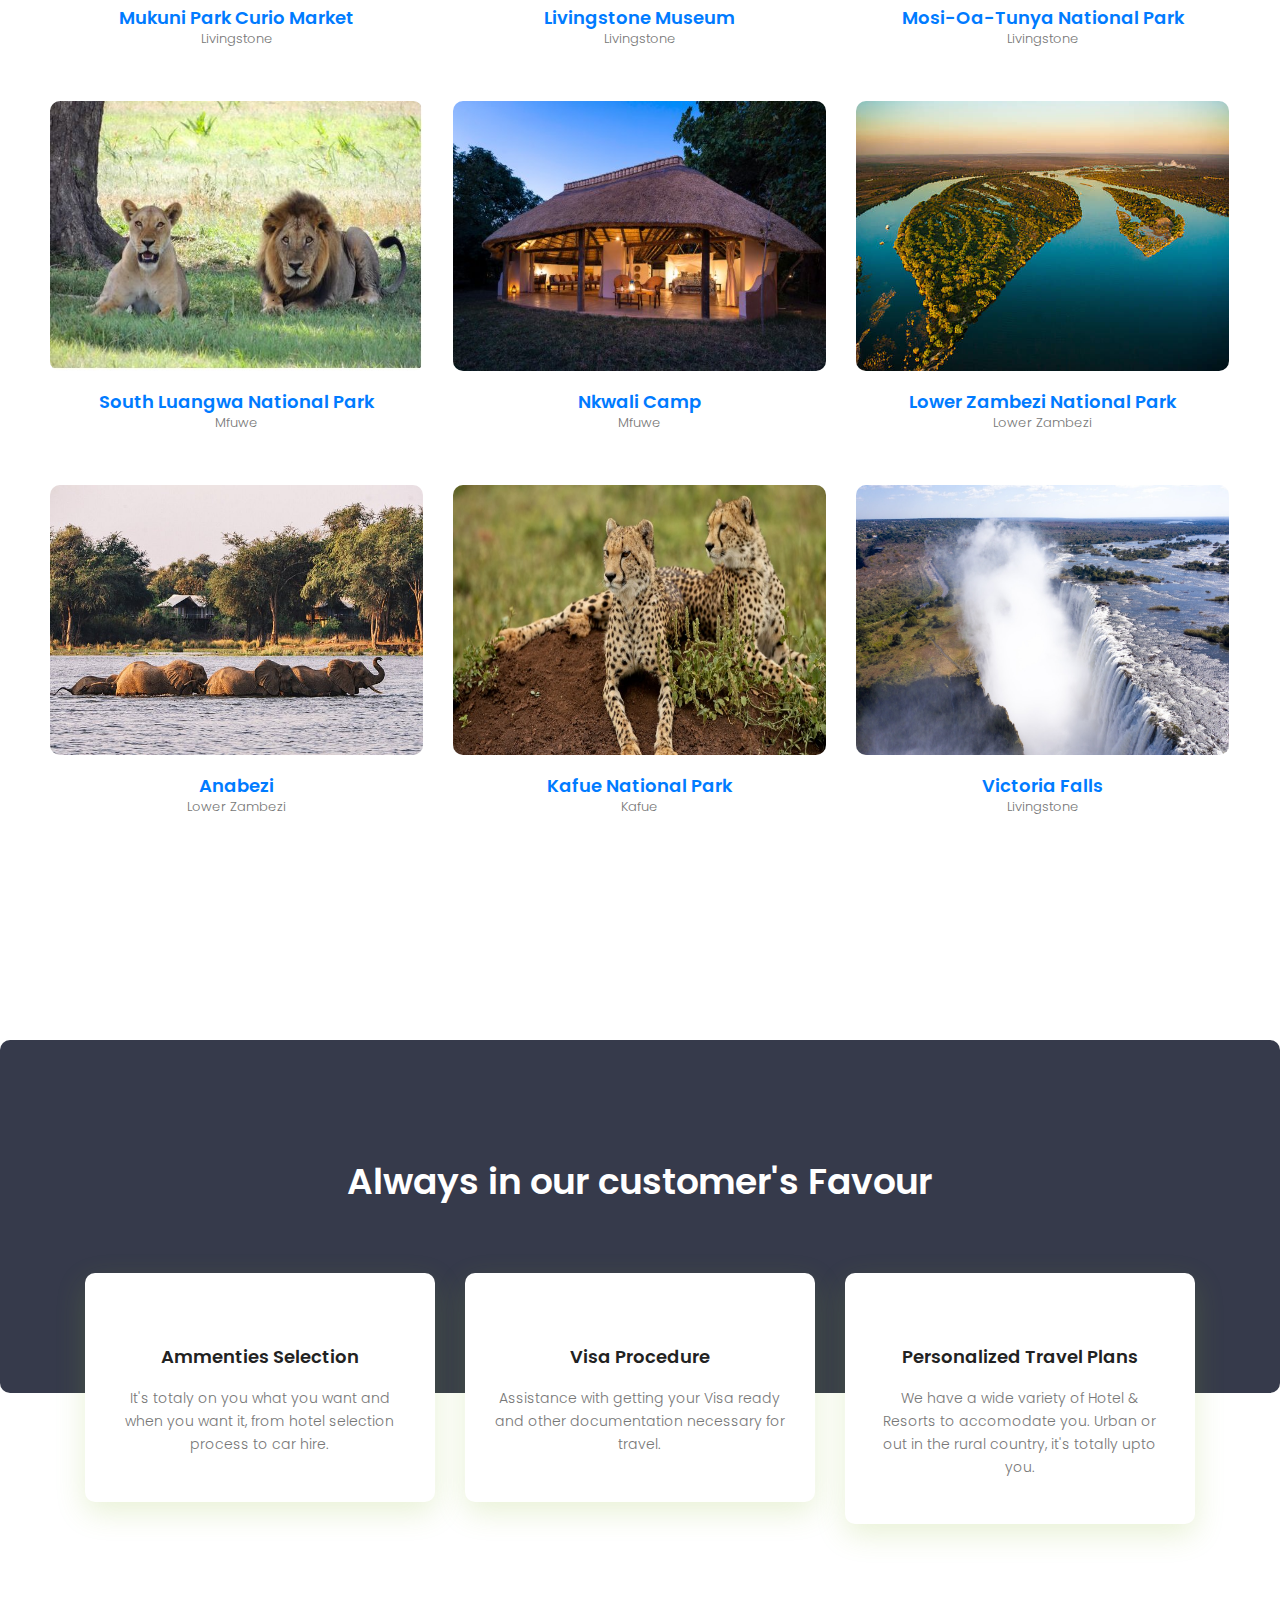
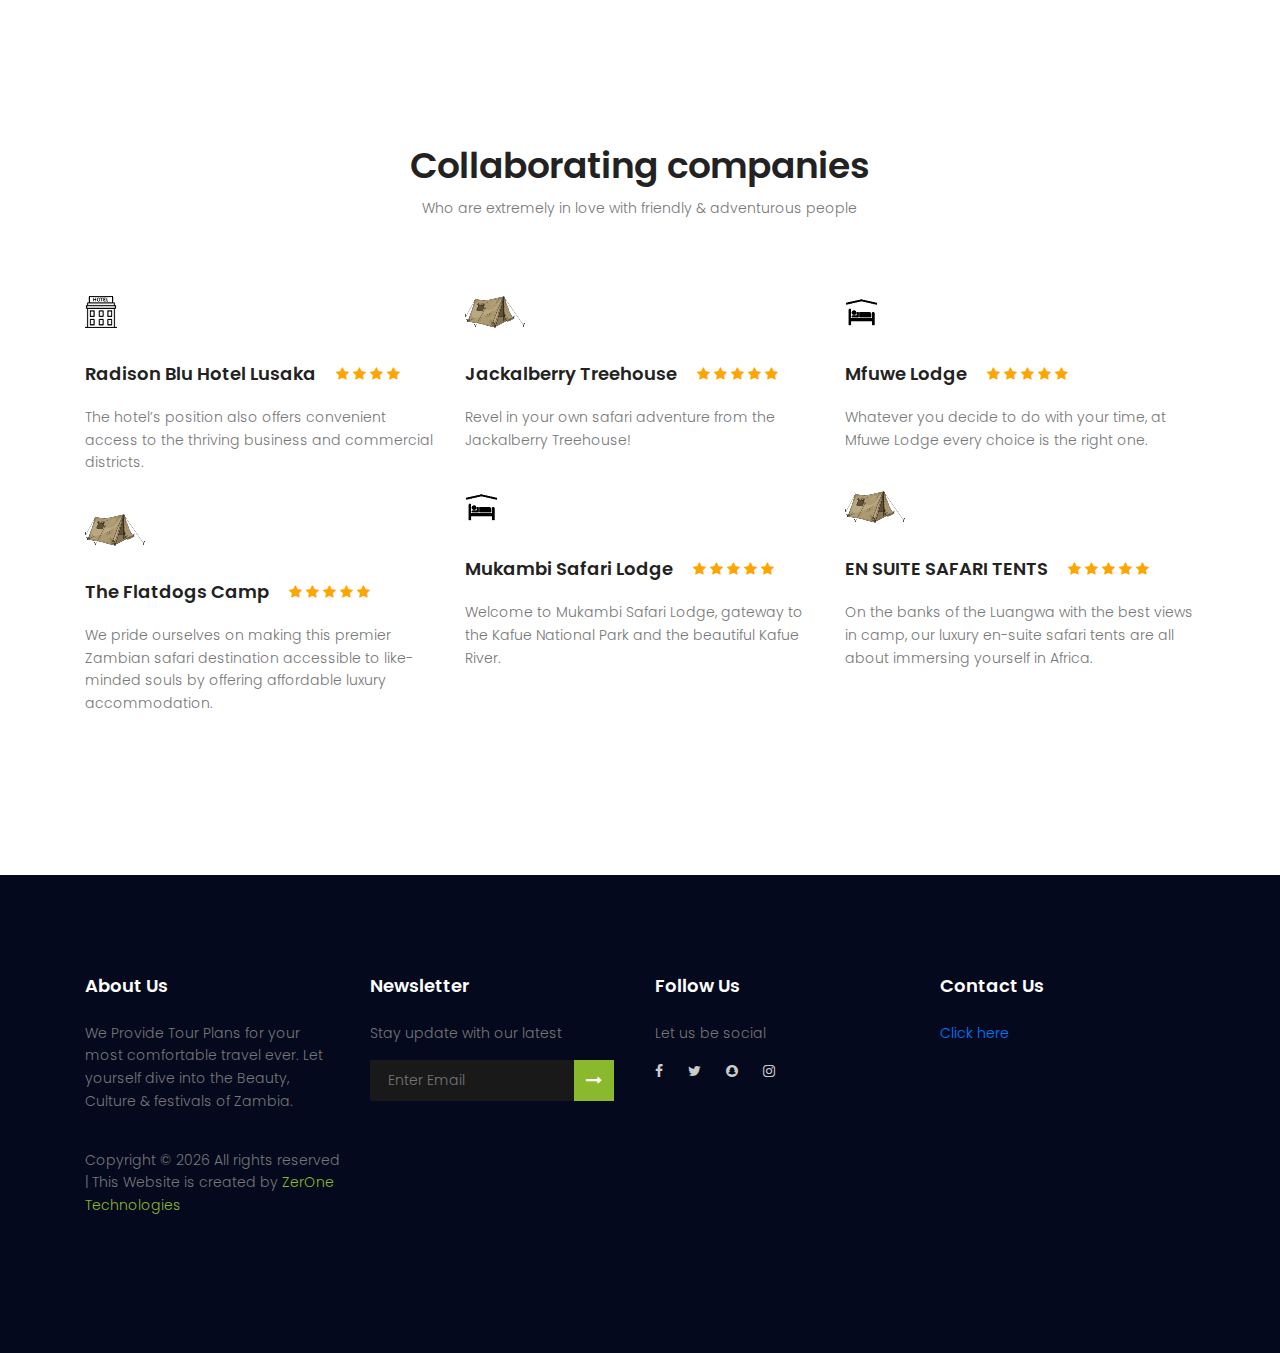
==== commit 6cebf2c8: "services update" ====
--- a/index.html
+++ b/index.html
@@ -103,7 +103,9 @@
 				<div class="row grid">
 					<div class="single-portfolio col-sm-12 col-md-6 col-lg-4 all south">
 						<div class="item">
-							<img src="pictures/Mukuni-park-curio-market/mukuni-park-curio-market.jpg" alt="Work 1">
+							<a href="./Pages-inside/Mukuni-Market-Info.html">
+								<img src="pictures/Mukuni-park-curio-market/mukuni-park-curio-market.jpg" alt="Work 1">
+							</a>
 							<div class="p-inner">
 								<h4><a href="./Pages-inside/Mukuni-Market-Info.html">Mukuni Park Curio Market</a></h4>
 								<div class="cat">Livingstone</div>
@@ -112,7 +114,9 @@
 					</div>
 					<div class="single-portfolio col-sm-12 col-md-6 col-lg-4 all south">
 						<div class="item">
-							<img src="img/museum.jpg" alt="Work 1">
+							<a href="./Pages-inside/Livingstone-Museum.html">
+								<img src="img/museum.jpg" alt="Work 1">
+							</a>
 							<div class="p-inner">
 								<h4><a href="./Pages-inside/Livingstone-Museum.html">Livingstone Museum</a></h4>
 								<div class="cat">Livingstone</div>
@@ -121,20 +125,28 @@
 					</div>
 					<div class="single-portfolio col-sm-12 col-md-6 col-lg-4 all south">
 						<div class="item">
-							<img src="img/mosipark.jpg" alt="Work 1">
-							<div class="p-inner">
-								<h4><a href="./Pages-inside/Mosi-Oa-Tunya-National-Park.html">Mosi-Oa-Tunya National
-										Park</a></h4>
+							<a href="./Pages-inside/Mosi-Oa-Tunya-National-Park.html">
+								<img src="img/mosipark.jpg" alt="Work 1">
+							</a>
+							<div class="p-inner">
+								<h4>
+									<a href="./Pages-inside/Mosi-Oa-Tunya-National-Park.html">Mosi-Oa-Tunya National
+										Park</a>
+								</h4>
 								<div class="cat">Livingstone</div>
 							</div>
 						</div>
 					</div>
 					<div class="single-portfolio col-sm-12 col-md-6 col-lg-4 all south">
 						<div class="item">
-							<img src="img/lions.jpg" alt="Work 1">
-							<div class="p-inner">
-								<h4><a href="./Pages-inside/South-Luangwa-National-Park.html">South Luangwa National
-										Park</a></h4>
+							<a href="./Pages-inside/South-Luangwa-National-Park.html">
+								<img src="img/lions.jpg" alt="Work 1">
+							</a>
+							<div class="p-inner">
+								<h4>
+									<a href="./Pages-inside/South-Luangwa-National-Park.html">South Luangwa National
+										Park</a>
+								</h4>
 								<div class="cat">Mfuwe</div>
 							</div>
 						</div>
@@ -142,7 +154,9 @@
 
 					<div class="single-portfolio col-sm-12 col-md-6 col-lg-4 all east">
 						<div class="item">
-							<img src="img/nkwalicamp.jpg" alt="Work 1">
+							<a href="./Pages-inside/Nkwali-Camp.html">
+								<img src="img/nkwalicamp.jpg" alt="Work 1">
+							</a>
 							<div class="p-inner">
 								<h4><a href="./Pages-inside/Nkwali-Camp.html">Nkwali Camp</a></h4>
 								<div class="cat">Mfuwe</div>
@@ -151,7 +165,9 @@
 					</div>
 					<div class="single-portfolio col-sm-12 col-md-6 col-lg-4 all southeast">
 						<div class="item">
-							<img src="img/lzambezi.jpg" alt="Work 1">
+							<a href="./Pages-inside/Lower-Zambezi-National-Park.html">
+								<img src="img/lzambezi.jpg" alt="Work 1">
+							</a>
 							<div class="p-inner">
 								<h4><a href="./Pages-inside/Lower-Zambezi-National-Park.html">Lower Zambezi National
 										Park</a></h4>
@@ -161,7 +177,9 @@
 					</div>
 					<div class="single-portfolio col-sm-12 col-md-6 col-lg-4 all southeast">
 						<div class="item">
-							<img src="img/anabezi.jpg" alt="Work 1">
+							<a href="./Pages-inside/Anabezi.html">
+								<img src="img/anabezi.jpg" alt="Work 1">
+							</a>
 							<div class="p-inner">
 								<h4><a href="./Pages-inside/Anabezi.html">Anabezi</a></h4>
 								<div class="cat">Lower Zambezi</div>
@@ -170,7 +188,9 @@
 					</div>
 					<div class="single-portfolio col-sm-12 col-md-6 col-lg-4 all lusaka">
 						<div class="item">
-							<img src="img/kafue.jpg" alt="Work 1">
+							<a href="./Pages-inside/Kafue-National-Park.html">
+								<img src="img/kafue.jpg" alt="Work 1">
+							</a>
 							<div class="p-inner">
 								<h4><a href="./Pages-inside/Kafue-National-Park.html">Kafue National Park</a></h4>
 								<div class="cat">Kafue</div>
@@ -179,7 +199,9 @@
 					</div>
 					<div class="single-portfolio col-sm-12 col-md-6 col-lg-4 all south">
 						<div class="item">
-							<img src="img/thunderfalls.jpg" alt="Work 1">
+							<a href="./Pages-inside/Vicfalls-Info.html">
+								<img src="img/thunderfalls.jpg" alt="Work 1">
+							</a>
 							<div class="p-inner">
 								<h4><a href="./Pages-inside/Vicfalls-Info.html">Victoria Falls</a></h4>
 								<div class="cat">Livingstone</div>
@@ -219,16 +241,17 @@
 						<img class="img-fluid" src="img/s1.png" alt="">
 						<h4>Ammenties Selection</h4>
 						<p>
-							It's totaly on you what you want and what you want to let it go on Hotel Selection process.
+							It's totaly on you what you want and when you want it, from hotel selection process to car
+							hire.
 						</p>
 					</div>
 				</div>
 				<div class="col-lg-4">
 					<div class="single-service">
 						<img class="img-fluid" src="img/s2.png" alt="">
-						<h4>Visa Ready</h4>
-						<p>
-							Just 32 Hours - What it takes get your Visa Ready and other documentation necessary for
+						<h4>Visa Procedure</h4>
+						<p>
+							Assistance with getting your Visa ready and other documentation necessary for
 							travel.
 						</p>
 					</div>
@@ -238,7 +261,8 @@
 						<img class="img-fluid" src="img/s3.png" alt="">
 						<h4>Personalized Travel Plans</h4>
 						<p>
-							We have wide Varieties of Hotel &amp; Resorts to accomodate you. 3D4N or 15D16N totally upto
+							We have a wide variety of Hotel &amp; Resorts to accomodate you. Urban or out in the rural
+							country, it's totally upto
 							you.
 						</p>
 					</div>
@@ -275,7 +299,8 @@
 							</div>
 						</div>
 						<p>
-							The hotel’s position also offers convenient access to the thriving business and commercial districts.
+							The hotel’s position also offers convenient access to the thriving business and commercial
+							districts.
 						</p>
 					</div>
 					<div class="single-review">
@@ -293,7 +318,8 @@
 							</div>
 						</div>
 						<p>
-							We pride ourselves on making this premier Zambian safari destination accessible to like-minded souls by offering affordable luxury accommodation.
+							We pride ourselves on making this premier Zambian safari destination accessible to
+							like-minded souls by offering affordable luxury accommodation.
 						</p>
 					</div>
 				</div>
@@ -331,7 +357,8 @@
 							</div>
 						</div>
 						<p>
-							Welcome to Mukambi Safari Lodge, gateway to the Kafue National Park and the beautiful Kafue River.
+							Welcome to Mukambi Safari Lodge, gateway to the Kafue National Park and the beautiful Kafue
+							River.
 						</p>
 					</div>
 				</div>
@@ -369,7 +396,8 @@
 							</div>
 						</div>
 						<p>
-							On the banks of the Luangwa with the best views in camp, our luxury en-suite safari tents are all about immersing yourself in Africa.
+							On the banks of the Luangwa with the best views in camp, our luxury en-suite safari tents
+							are all about immersing yourself in Africa.
 						</p>
 					</div>
 				</div>
@@ -393,7 +421,8 @@
 						<p class="footer-text">
 							Copyright &copy;
 							<script>document.write(new Date().getFullYear());</script> All rights reserved | This
-							Website is created by <a href="https://zeronetechlimited.com/index.html" target="_blank">ZerOne Technologies</a>
+							Website is created by <a href="https://zeronetechlimited.com/index.html"
+								target="_blank">ZerOne Technologies</a>
 						</p>
 					</div>
 				</div>
@@ -443,7 +472,8 @@
 			<div class="modal-content">
 				<div class="modal-header">
 					<h5 class="modal-title" id="exampleModalLongTitle">Contact Us</h5>
-					<button type="button" class="close" data-dismiss="modal" style="color: ghostwhite;" aria-label="Close">
+					<button type="button" class="close" data-dismiss="modal" style="color: ghostwhite;"
+						aria-label="Close">
 						<span aria-hidden="true">&times;</span>
 					</button>
 				</div>
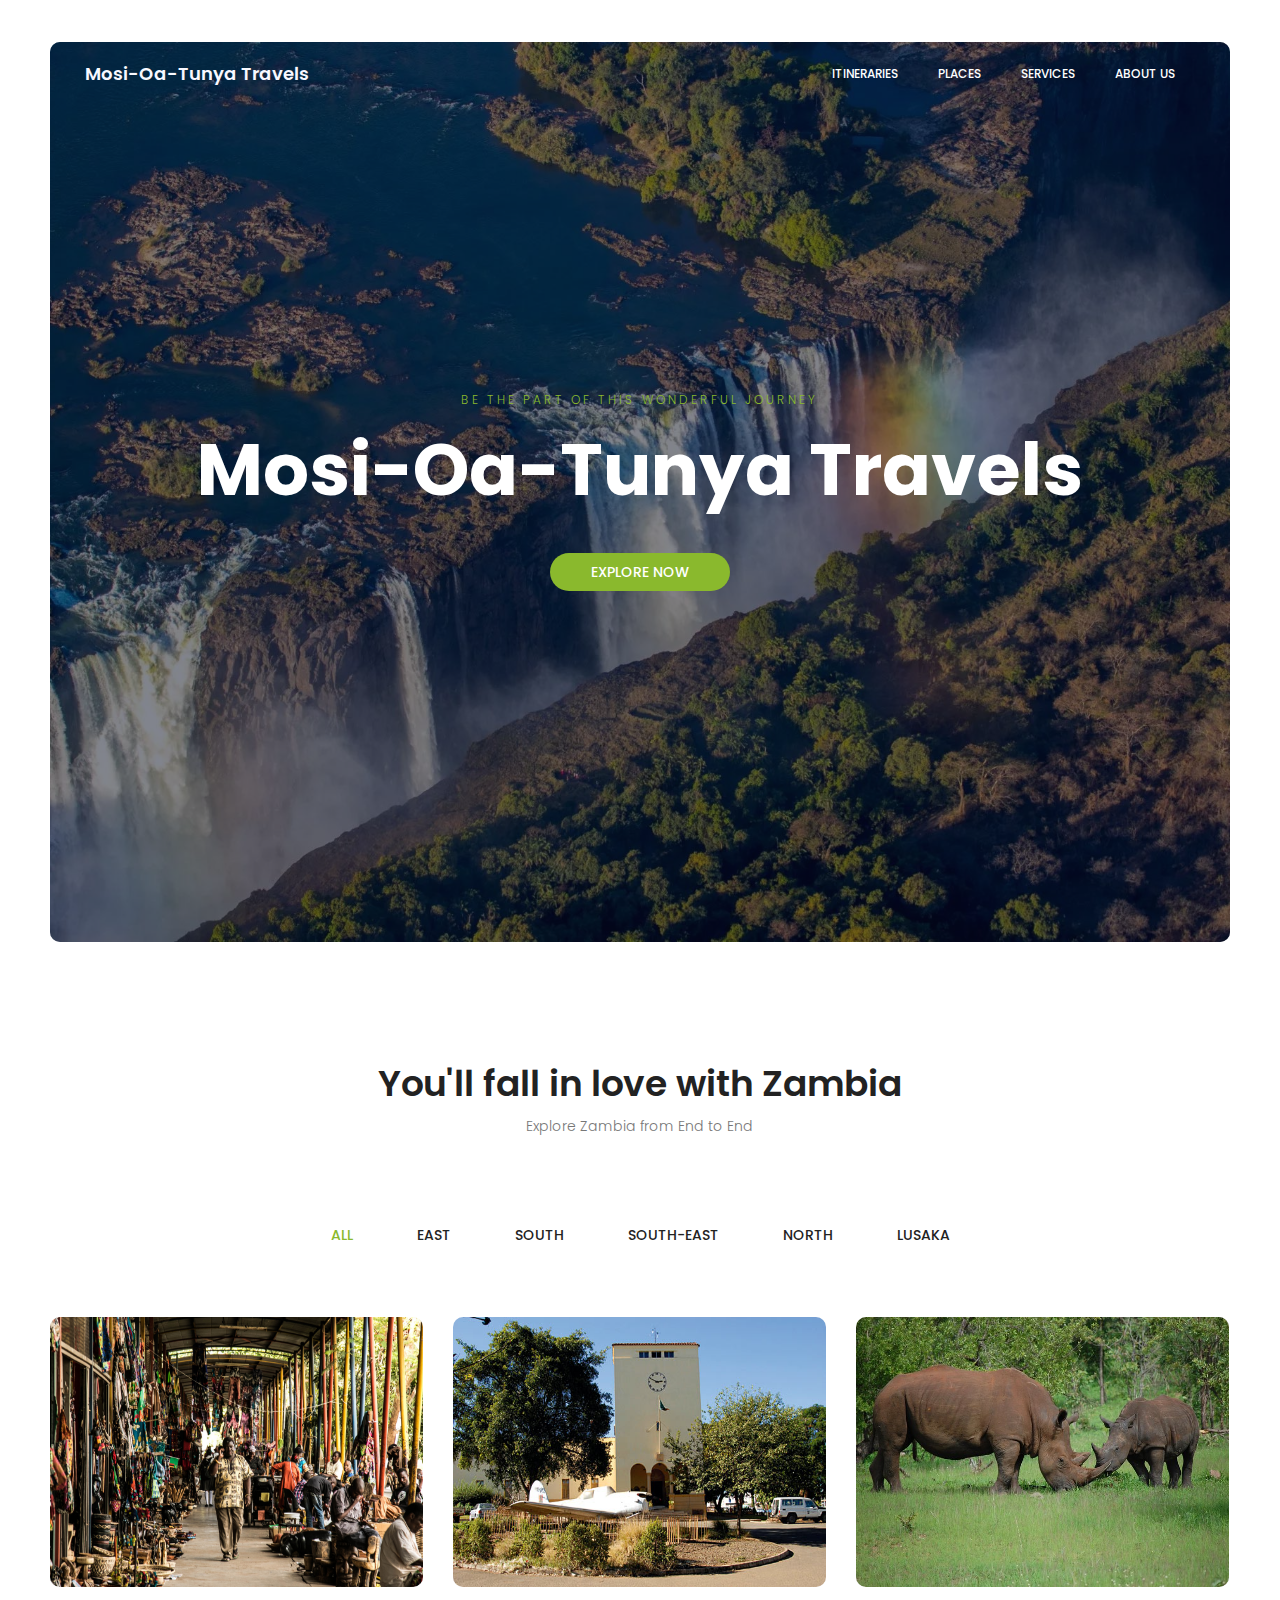
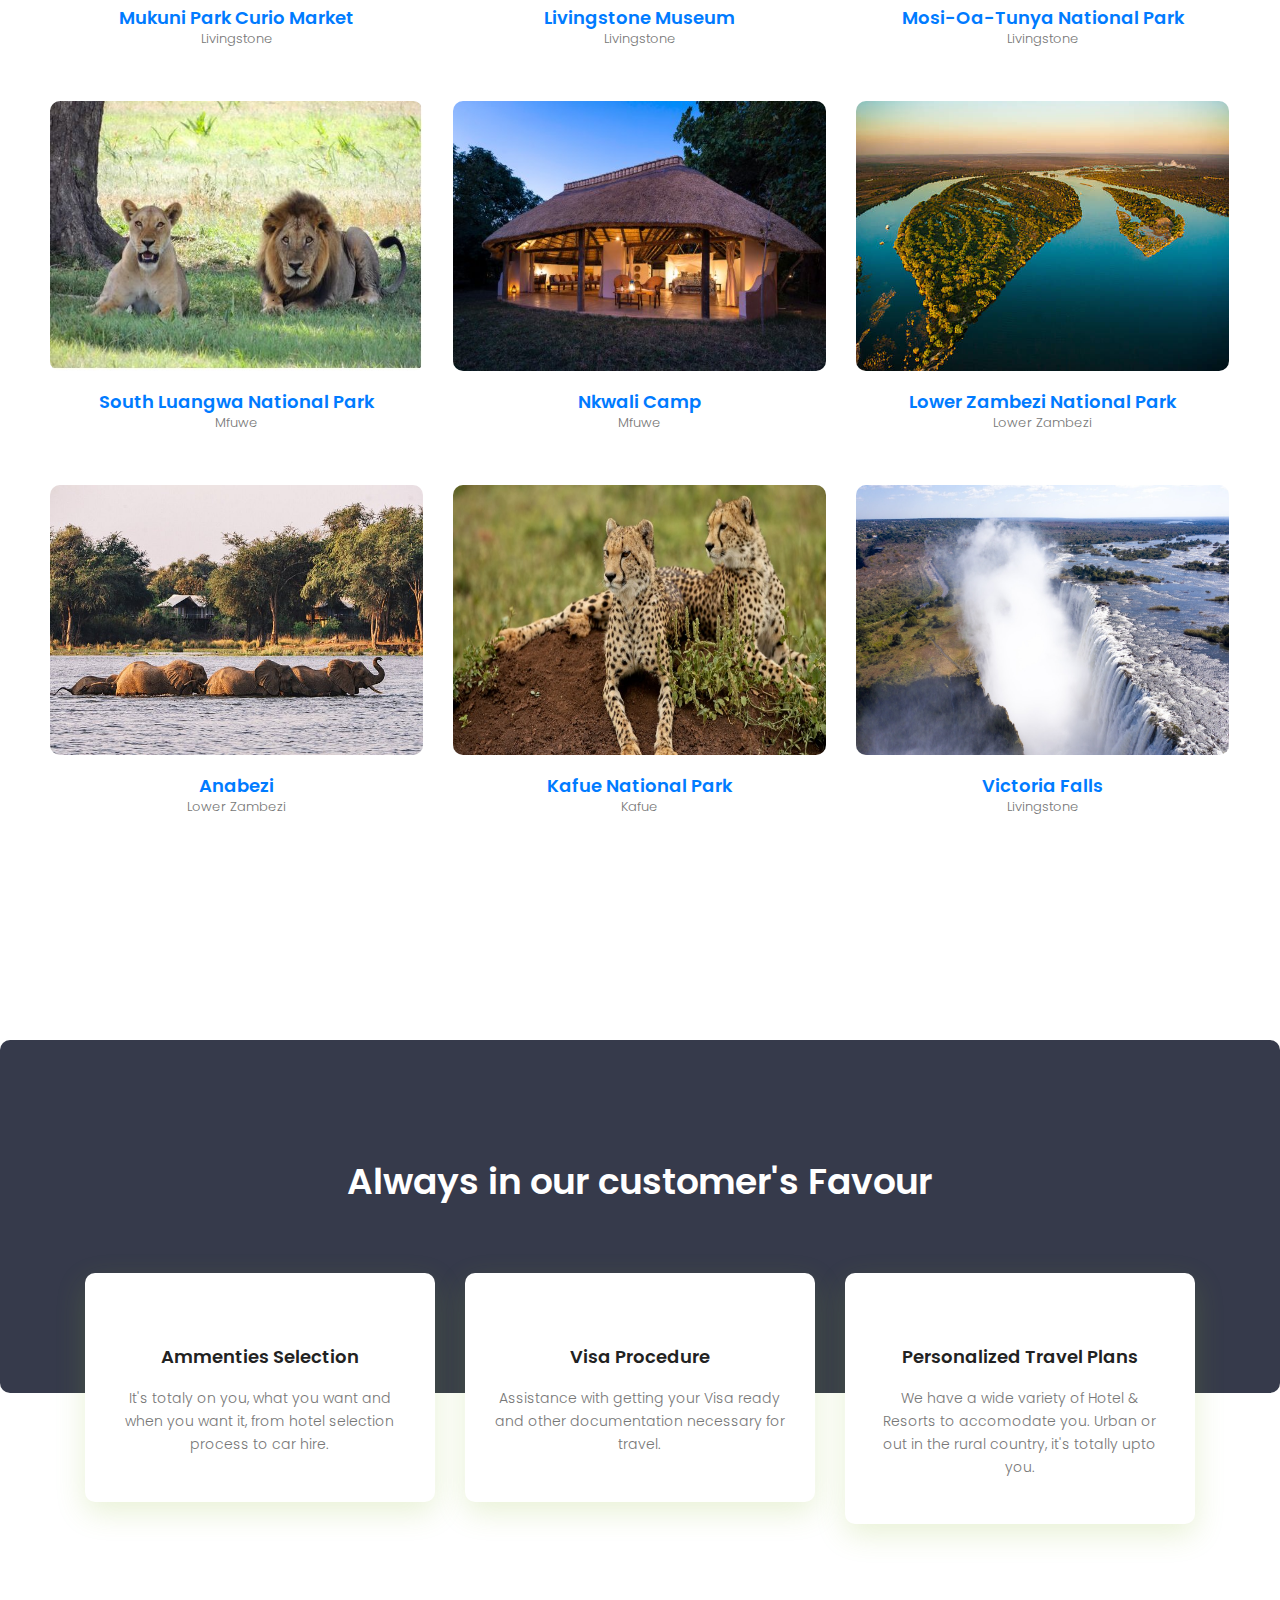
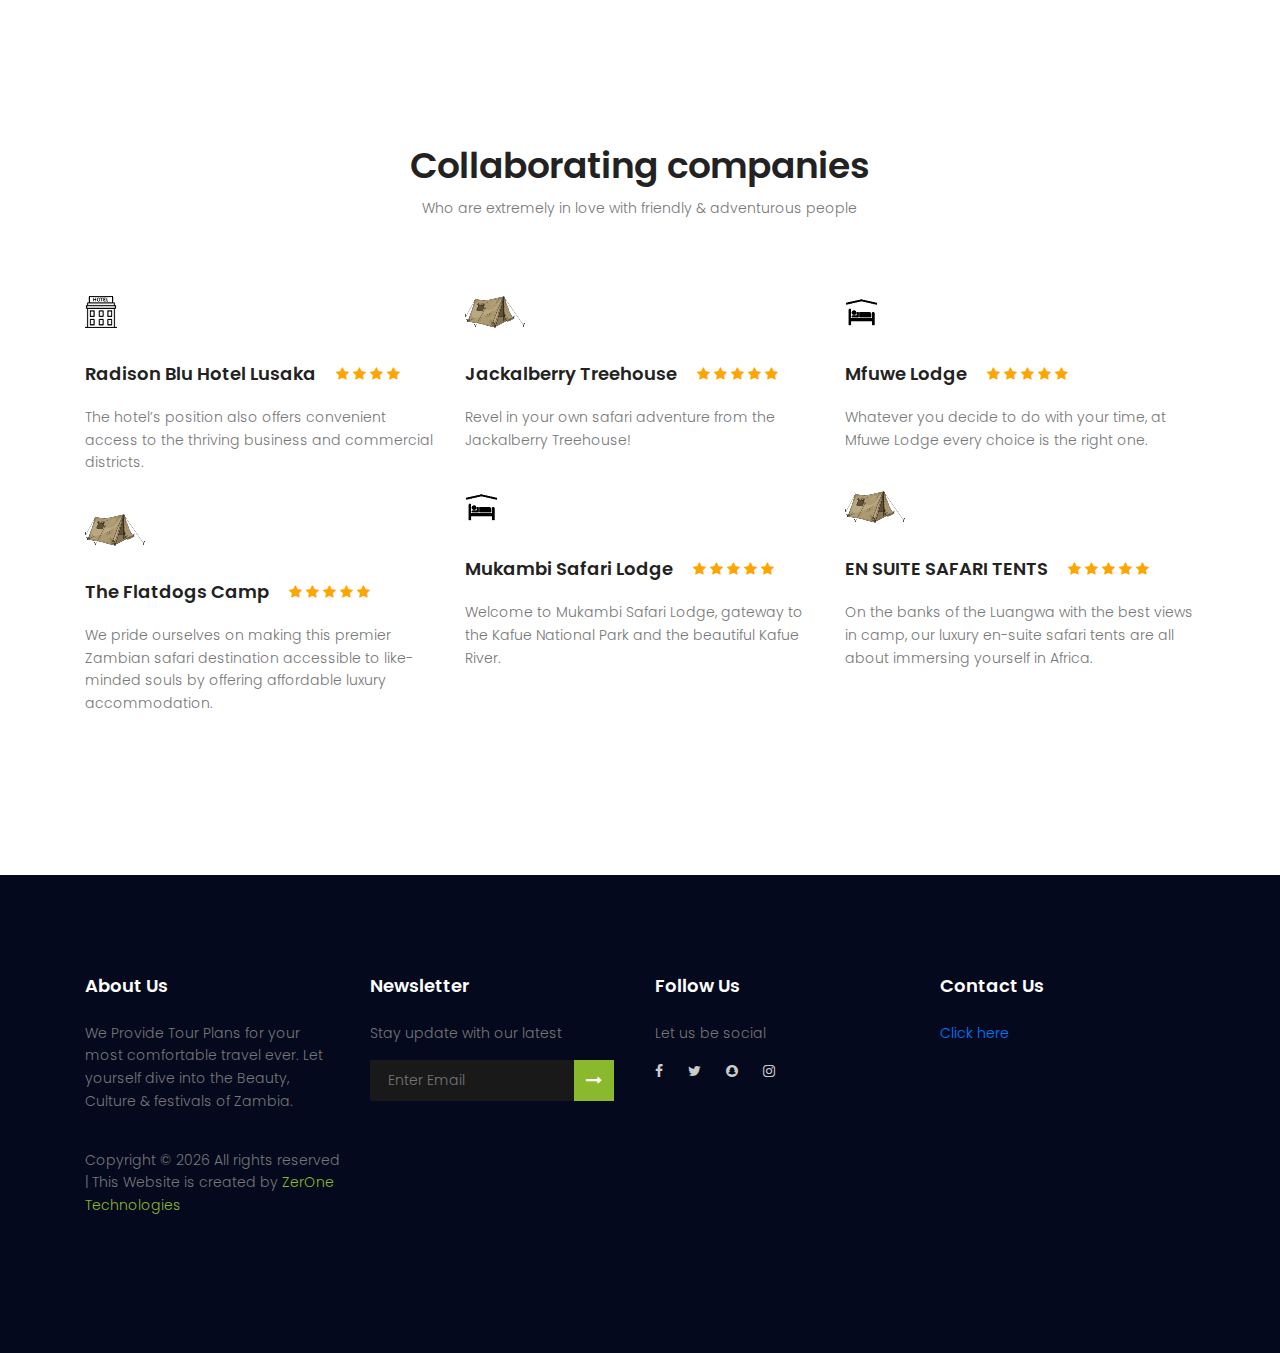
==== commit aabd51eb: "gramatical error fixed" ====
--- a/index.html
+++ b/index.html
@@ -241,7 +241,7 @@
 						<img class="img-fluid" src="img/s1.png" alt="">
 						<h4>Ammenties Selection</h4>
 						<p>
-							It's totaly on you what you want and when you want it, from hotel selection process to car
+							It's totaly on you, what you want and when you want it, from hotel selection process to car
 							hire.
 						</p>
 					</div>
